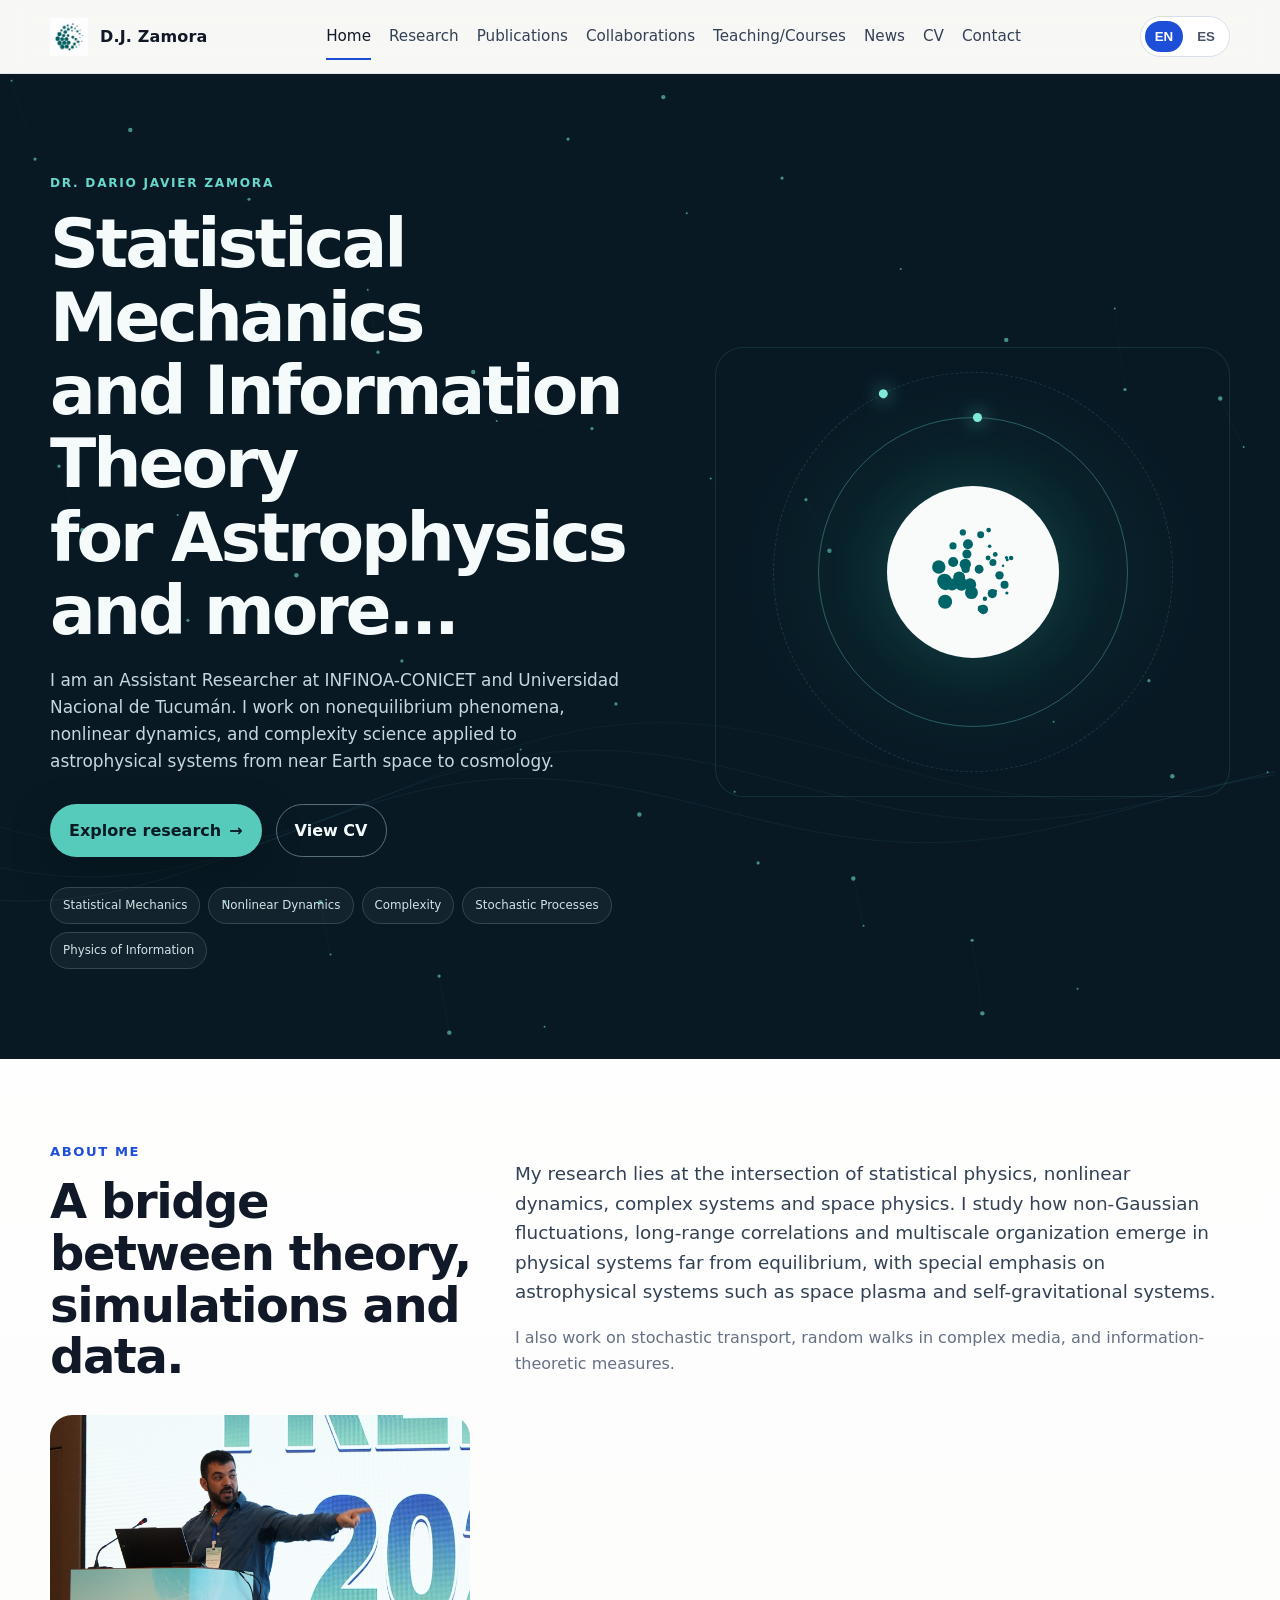
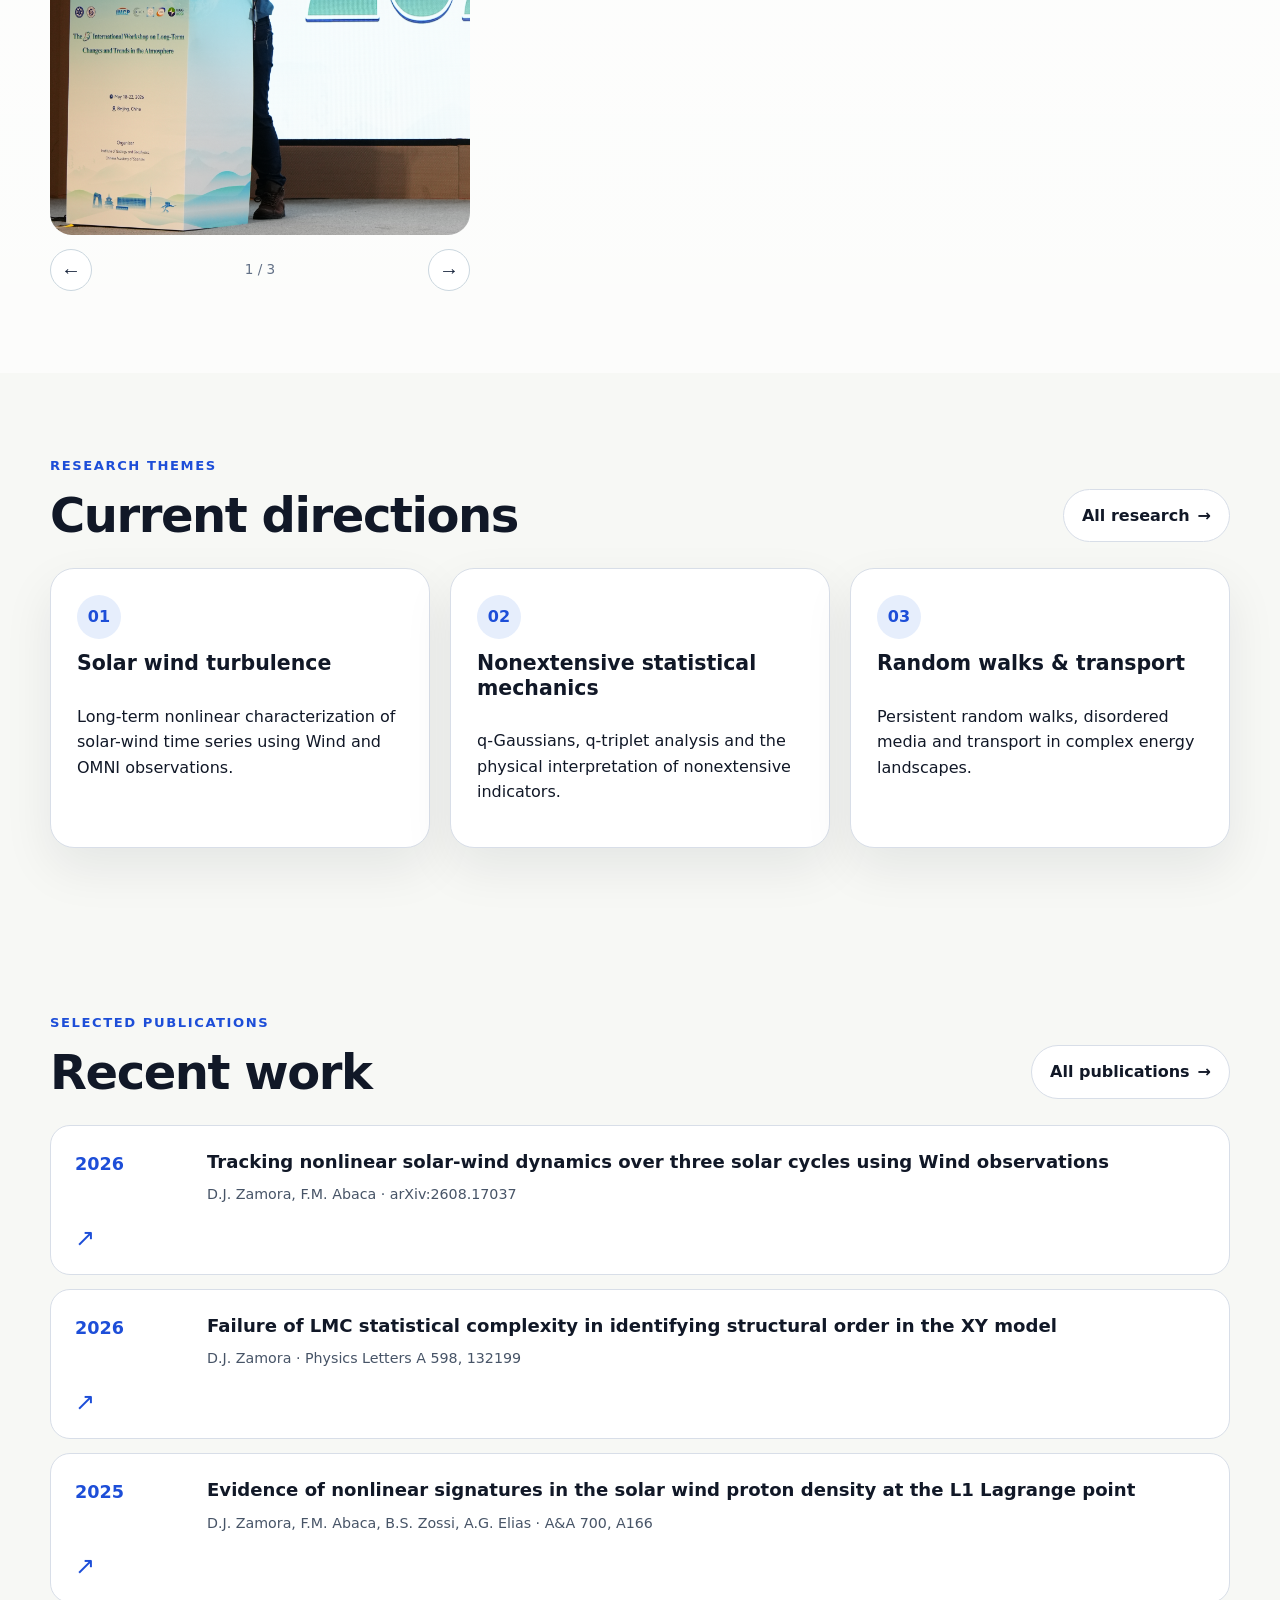
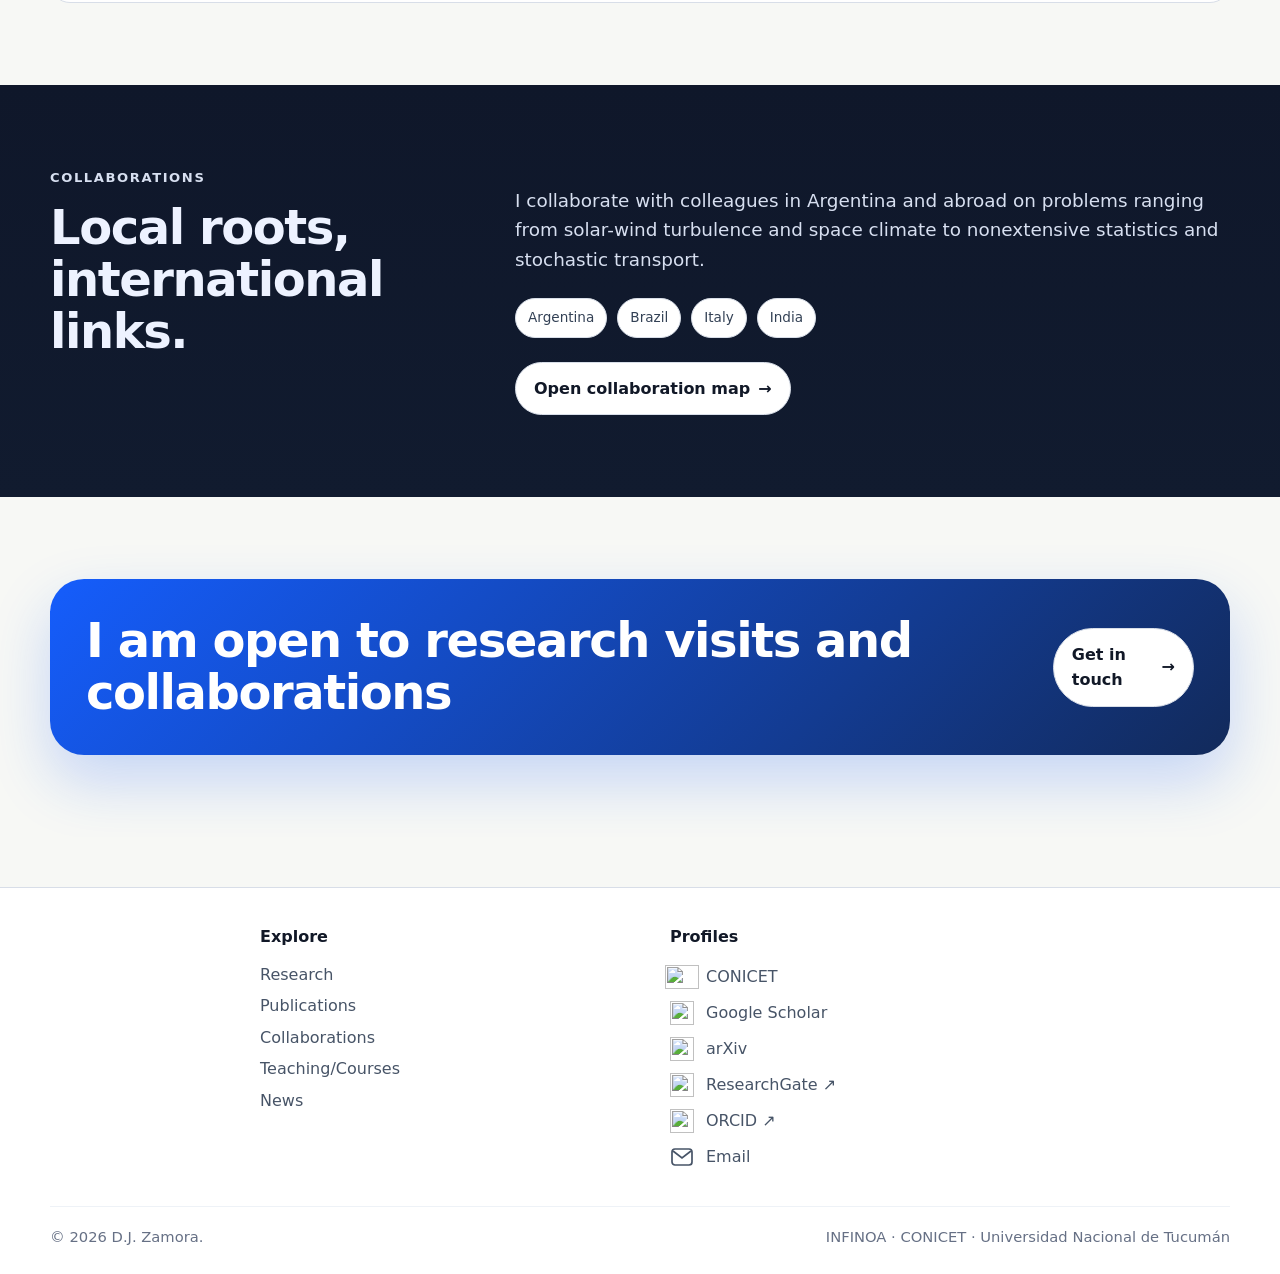
==== index.html @ 022d03ca "Use lossless square crop of conference photo" ====
<!doctype html>
<html lang="en">
<head>
  <meta charset="utf-8">
  <meta name="viewport" content="width=device-width, initial-scale=1">
  <title>Home | D.J. Zamora</title>
  <meta name="description" content="Personal academic webpage of Dario Javier Zamora, statistical physicist working on complex systems and space plasmas.">
  <meta name="theme-color" content="#f7f8f5">
  <meta property="og:title" content="Home | D.J. Zamora">
  <meta property="og:description" content="Personal academic webpage of Dario Javier Zamora, statistical physicist working on complex systems and space plasmas.">
  <meta property="og:type" content="website">
  <link rel="icon" href="logo-entropy.png" type="image/png">
  <link rel="stylesheet" href="styles.css?v=footer-icons-1">

</head>
<body>
<a class="skip-link" href="#content"><span class="lang-en">Skip to content</span><span class="lang-es">Saltar al contenido</span></a>
<header class="site-header">
  <div class="container nav">
    <a class="brand" href="index.html" aria-label="D.J. Zamora home">
      <img src="logo-entropy.png" alt="" class="brand-mark">
      <span class="brand-name">D.J. Zamora</span>
    </a>
    <nav class="nav-links" aria-label="Main navigation"><a href="index.html" class="active"><span class="lang-en">Home</span><span class="lang-es">Inicio</span></a><a href="research.html" class=""><span class="lang-en">Research</span><span class="lang-es">Investigación</span></a><a href="publications.html" class=""><span class="lang-en">Publications</span><span class="lang-es">Publicaciones</span></a><a href="collaborations.html" class=""><span class="lang-en">Collaborations</span><span class="lang-es">Colaboraciones</span></a><a href="teaching.html" class=""><span class="lang-en">Teaching/Courses</span><span class="lang-es">Docencia/Cursos</span></a><a href="news.html" class=""><span class="lang-en">News</span><span class="lang-es">Novedades</span></a><a href="cv.html" class=""><span class="lang-en">CV</span><span class="lang-es">CV</span></a><a href="contact.html" class=""><span class="lang-en">Contact</span><span class="lang-es">Contacto</span></a></nav>
    <div class="nav-actions">
      <div class="lang-toggle" aria-label="Language selector">
        <button type="button" data-lang="en">EN</button><button type="button" data-lang="es">ES</button>
      </div>
      <button class="menu-btn" type="button" aria-label="Menu" aria-expanded="false"><span></span></button>
    </div>
  </div>
</header>
<main id="content">

<section class="hero hero-personal animated-hero"><canvas id="hero-canvas" aria-hidden="true"></canvas>
  <div class="container hero-grid two-col-wide">
    <div class="hero-copy reveal">
      <p class="eyebrow">Dr. Dario Javier Zamora</p>
      <h1 class="display display-small"><span class="lang-en">Statistical Mechanics<br>and Information Theory<br>for Astrophysics and more...</span><span class="lang-es">Mecánica Estadística<br>y Teoría de la Información<br>para Astrofísica y más...</span></h1>
      <p class="lang-en hero-sub">I am an Assistant Researcher at INFINOA-CONICET and Universidad Nacional de Tucumán. I work on nonequilibrium phenomena, nonlinear dynamics, and complexity science applied to astrophysical systems from near Earth space to cosmology.</p>
      <p class="lang-es hero-sub">Soy Investigador Asistente en INFINOA-CONICET y la Universidad Nacional de Tucumán. Trabajo en fenómenos fuera del equilibrio, dinámica no lineal y ciencia de la complejidad aplicada a sistemas astrofísicos, desde el espacio cercano a la Tierra hasta la cosmología.</p>
      <div class="btns"><a class="btn btn-primary" href="research.html"><span class="lang-en">Explore research</span><span class="lang-es">Ver investigación</span> →</a><a class="btn btn-ghost" href="cv.html"><span class="lang-en">View CV</span><span class="lang-es">Ver CV</span></a></div>
      <div class="hero-meta" style="margin-top:30px"><span>Statistical Mechanics</span><span>Nonlinear Dynamics</span><span>Complexity</span><span>Stochastic Processes</span><span>Physics of Information</span></div>
    </div>
    <div class="hero-panel reveal"><div class="science-visual"><div class="science-orbit orbit-one"></div><div class="science-orbit orbit-two"></div><div class="science-core"><img src="logo-entropy.png" alt="Entropy logo"><canvas id="logo-vortex" aria-hidden="true"></canvas></div></div></div>
  </div>
</section>

<section class="section section-surface">
  <div class="container split reveal">
    <div>
      <p class="eyebrow"><span class="lang-en">About me</span><span class="lang-es">Sobre mí</span></p>
      <h2><span class="lang-en">A bridge between theory, simulations and data.</span><span class="lang-es">Un puente entre teoría, simulaciones y datos.</span></h2>
      <div class="photo-reel" role="region" aria-label="Photo gallery">
        <div class="photo-frame">
          <img class="reel-photo" src="about-talk-square.png" alt="Dario Javier Zamora presenting at TRENDS 2026" loading="lazy" width="3041" height="3041">
          <img class="reel-photo" src="about-office.png" alt="Dario Javier Zamora seated at a desk" style="object-position:50% 57%" loading="lazy" width="800" height="800" hidden>
          <img class="reel-photo" src="about-outdoors.png" alt="Dario Javier Zamora outdoors" style="object-position:50% 50%" loading="lazy" width="800" height="800" hidden>
        </div>
        <div class="reel-controls"><button type="button" id="photo-prev" aria-label="Previous photo">←</button><span id="photo-count" aria-live="polite">1 / 3</span><button type="button" id="photo-next" aria-label="Next photo">→</button></div>
      </div>
    </div>
    <div>
      <p class="lang-en lead">My research lies at the intersection of statistical physics, nonlinear dynamics, complex systems and space physics. I study how non-Gaussian fluctuations, long-range correlations and multiscale organization emerge in physical systems far from equilibrium, with special emphasis on astrophysical systems such as space plasma and self-gravitational systems.</p>
      <p class="lang-es lead">Mi investigación se ubica en la intersección entre física estadística, dinámica no lineal, sistemas complejos y física espacial. Estudio cómo emergen fluctuaciones no gaussianas, correlaciones de largo alcance y organización multiescala en sistemas físicos fuera del equilibrio, con especial énfasis en sistemas astrofísicos como los plasmas espaciales y los sistemas autogravitantes.</p>
      <p class="lang-en muted">I also work on stochastic transport, random walks in complex media, and information-theoretic measures.</p>
      <p class="lang-es muted">También trabajo en transporte estocástico, random walks en medios complejos y medidas de teoría de la información.</p>
    </div>
  </div>
</section>

<section class="section">
  <div class="container">
    <div class="section-head reveal"><div><p class="eyebrow"><span class="lang-en">Research themes</span><span class="lang-es">Líneas de trabajo</span></p><h2><span class="lang-en">Current directions</span><span class="lang-es">Direcciones actuales</span></h2></div><a class="btn btn-ghost" href="research.html"><span class="lang-en">All research</span><span class="lang-es">Toda la investigación</span> →</a></div>
    <div class="grid-3">
      <article class="card research-card reveal"><div class="card-num">01</div><h3><span class="lang-en">Solar wind turbulence</span><span class="lang-es">Turbulencia del viento solar</span></h3><p class="lang-en">Long-term nonlinear characterization of solar-wind time series using Wind and OMNI observations.</p><p class="lang-es">Caracterización no lineal de largo plazo de series temporales del viento solar usando observaciones de Wind y OMNI.</p></article>
      <article class="card research-card reveal"><div class="card-num">02</div><h3><span class="lang-en">Nonextensive statistical mechanics</span><span class="lang-es">Mecánica estadística no extensiva</span></h3><p class="lang-en">q-Gaussians, q-triplet analysis and the physical interpretation of nonextensive indicators.</p><p class="lang-es">q-Gaussianas, análisis del q-triplete e interpretación física de indicadores no extensivos.</p></article>
      <article class="card research-card reveal"><div class="card-num">03</div><h3><span class="lang-en">Random walks & transport</span><span class="lang-es">Random walks y transporte</span></h3><p class="lang-en">Persistent random walks, disordered media and transport in complex energy landscapes.</p><p class="lang-es">Caminatas aleatorias persistentes, medios desordenados y transporte en paisajes complejos de energía.</p></article>
    </div>
  </div>
</section>

<section class="section">
  <div class="container">
    <div class="section-head reveal"><div><p class="eyebrow"><span class="lang-en">Selected publications</span><span class="lang-es">Publicaciones seleccionadas</span></p><h2><span class="lang-en">Recent work</span><span class="lang-es">Trabajo reciente</span></h2></div><a class="btn btn-ghost" href="publications.html"><span class="lang-en">All publications</span><span class="lang-es">Todas las publicaciones</span> →</a></div>
    <div class="pub-list reveal">
      <article class="pub-item"><div class="pub-year">2026</div><div><div class="pub-title">Tracking nonlinear solar-wind dynamics over three solar cycles using Wind observations</div><div class="pub-meta">D.J. Zamora, F.M. Abaca · arXiv:2608.17037</div></div><a class="pub-link" href="https://arxiv.org/abs/2608.17037" target="_blank" rel="noopener">↗</a></article>
      <article class="pub-item"><div class="pub-year">2026</div><div><div class="pub-title">Failure of LMC statistical complexity in identifying structural order in the XY model</div><div class="pub-meta">D.J. Zamora · Physics Letters A 598, 132199</div></div><a class="pub-link" href="https://doi.org/10.1016/j.physleta.2026.132199" target="_blank" rel="noopener">↗</a></article>
      <article class="pub-item"><div class="pub-year">2025</div><div><div class="pub-title">Evidence of nonlinear signatures in the solar wind proton density at the L1 Lagrange point</div><div class="pub-meta">D.J. Zamora, F.M. Abaca, B.S. Zossi, A.G. Elias · A&A 700, A166</div></div><a class="pub-link" href="https://doi.org/10.1051/0004-6361/202555358" target="_blank" rel="noopener">↗</a></article>
    </div>
  </div>
</section>

<section class="section section-dark">
 <div class="container split reveal"><div><p class="eyebrow"><span class="lang-en">Collaborations</span><span class="lang-es">Colaboraciones</span></p><h2><span class="lang-en">Local roots, international links.</span><span class="lang-es">Raíces locales, vínculos internacionales.</span></h2></div><div><p class="lang-en lead">I collaborate with colleagues in Argentina and abroad on problems ranging from solar-wind turbulence and space climate to nonextensive statistics and stochastic transport.</p><p class="lang-es lead">Colaboro con colegas de Argentina y del exterior en problemas que van desde la turbulencia del viento solar y el clima espacial hasta la estadística no extensiva y el transporte estocástico.</p><div class="page-kicker"><span class="chip">Argentina</span><span class="chip">Brazil</span><span class="chip">Italy</span><span class="chip">India</span></div><div style="margin-top:24px"><a class="btn btn-ghost" href="collaborations.html"><span class="lang-en">Open collaboration map</span><span class="lang-es">Abrir mapa de colaboraciones</span> →</a></div></div></div>
</section>

<section class="section">
  <div class="container"><div class="cta reveal"><div><h2><span class="lang-en">I am open to research visits and collaborations</span><span class="lang-es">Estoy abierto a estadías de investigación y colaboraciones</span></h2></div><a class="btn btn-ghost" href="contact.html"><span class="lang-en">Get in touch</span><span class="lang-es">Escribime</span> →</a></div></div>
</section>
</main>
<footer class="site-footer">
  <div class="container">
    <div class="footer-grid">
<div class="footer-col"><h4><span class="lang-en">Explore</span><span class="lang-es">Explorar</span></h4>
        <a href="research.html"><span class="lang-en">Research</span><span class="lang-es">Investigación</span></a>
        <a href="publications.html"><span class="lang-en">Publications</span><span class="lang-es">Publicaciones</span></a>
        <a href="collaborations.html"><span class="lang-en">Collaborations</span><span class="lang-es">Colaboraciones</span></a>
        <a href="teaching.html"><span class="lang-en">Teaching/Courses</span><span class="lang-es">Docencia/Cursos</span></a>
        <a href="news.html"><span class="lang-en">News</span><span class="lang-es">Novedades</span></a>
      </div>
      <div class="footer-col"><h4><span class="lang-en">Profiles</span><span class="lang-es">Perfiles</span></h4>
        <a href="https://bicyt.conicet.gov.ar/fichas/p/dario-javier-zamora" target="_blank" rel="noopener" class="profile-link"><img class="profile-icon" src="https://upload.wikimedia.org/wikipedia/commons/2/23/CONICET_logo_con_letras.svg" alt="" width="24" height="24" loading="lazy">CONICET</a>
        <a href="https://scholar.google.com.ar/citations?user=BC3zaLAAAAAJ&hl=es" target="_blank" rel="noopener" class="profile-link"><img class="profile-icon" src="https://cdn.jsdelivr.net/npm/simple-icons@v16/icons/googlescholar.svg" alt="" width="24" height="24" loading="lazy">Google Scholar</a>
        <a href="https://arxiv.org/search/?query=Dar%C3%ADo+Javier+Zamora&searchtype=author" target="_blank" rel="noopener" class="profile-link"><img class="profile-icon" src="https://cdn.jsdelivr.net/npm/simple-icons@v16/icons/arxiv.svg" alt="" width="24" height="24" loading="lazy">arXiv</a>
        <a href="https://www.researchgate.net/profile/Dario-Zamora" target="_blank" rel="noopener" class="profile-link"><img class="profile-icon" src="https://cdn.jsdelivr.net/npm/simple-icons@v16/icons/researchgate.svg" alt="" width="24" height="24" loading="lazy">ResearchGate ↗</a> <a href="https://orcid.org/0000-0001-5672-6212" target="_blank" rel="noopener" class="profile-link"><img class="profile-icon" src="https://cdn.jsdelivr.net/npm/simple-icons@v16/icons/orcid.svg" alt="" width="24" height="24" loading="lazy">ORCID ↗</a>
<a href="mailto:djzamora@conicet.gov.ar" class="profile-link"><svg class="profile-icon" viewBox="0 0 24 24" fill="none" stroke="currentColor" stroke-width="1.7" aria-hidden="true"><rect x="2" y="4" width="20" height="16" rx="3"/><path d="m3 6 9 7 9-7"/></svg>Email</a>
      </div>
    </div>
    <div class="footer-bottom"><span>© <span id="year"></span> D.J. Zamora.</span><span>INFINOA · CONICET · Universidad Nacional de Tucumán</span></div>
  </div>
</footer>
<script src="research-data.js"></script>
<script src="main.js?v=photo-reel-1"></script>
</body>
</html>
---- styles.css ----
:root{
  --bg:#f7f8f5;
  --surface:#ffffff;
  --surface-alt:#eef2f7;
  --text:#111827;
  --muted:#667085;
  --line:#d8dee8;
  --brand:#1d4ed8;
  --brand-2:#0f172a;
  --brand-soft:#e6eefc;
  --dark:#0f172a;
  --radius:24px;
  --shadow:0 20px 50px rgba(15,23,42,.08);
  --max:1180px;
}
*{box-sizing:border-box}
html{scroll-behavior:smooth}
body{margin:0;font-family:Inter,ui-sans-serif,system-ui,-apple-system,Segoe UI,Roboto,Arial,sans-serif;background:var(--bg);color:var(--text);line-height:1.6}
a{color:inherit;text-decoration:none}
img{max-width:100%;display:block}
.container{width:min(calc(100% - 40px),var(--max));margin-inline:auto}
.site-header{position:sticky;top:0;z-index:40;background:rgba(247,248,245,.88);backdrop-filter:blur(14px);border-bottom:1px solid rgba(216,222,232,.75)}
.nav{display:flex;align-items:center;justify-content:space-between;gap:24px;padding:16px 0}
.brand{display:flex;align-items:center;gap:12px;font-weight:700;letter-spacing:.01em}
.brand-mark{width:38px;height:38px;flex:0 0 38px}
.brand-name{font-size:1rem;white-space:nowrap}
.nav-links{display:flex;align-items:center;gap:18px;flex-wrap:wrap;justify-content:center}
.nav-links a{font-size:.95rem;color:#334155;position:relative;padding:6px 0}
.nav-links a.active,.nav-links a:hover{color:var(--text)}
.nav-links a.active::after,.nav-links a:hover::after{content:"";position:absolute;left:0;right:0;bottom:-5px;height:2px;background:var(--brand)}
.nav-actions{display:flex;align-items:center;gap:14px}
.lang-toggle{display:flex;gap:4px;padding:4px;background:#fff;border-radius:999px;border:1px solid var(--line)}
.lang-toggle button{border:0;background:transparent;padding:8px 10px;border-radius:999px;cursor:pointer;font-weight:600;color:#475467}
.lang-toggle button.active{background:var(--brand);color:white}
.menu-btn{display:none;position:relative;width:42px;height:42px;border:1px solid var(--line);background:#fff;border-radius:12px;cursor:pointer}
.menu-btn span,.menu-btn span::before,.menu-btn span::after{position:absolute;left:10px;right:10px;height:2px;background:var(--text);content:"";transition:.25s}
.menu-btn span{top:20px}.menu-btn span::before{top:-7px}.menu-btn span::after{top:7px}
.menu-open .menu-btn span{background:transparent}.menu-open .menu-btn span::before{transform:translateY(7px) rotate(45deg)}.menu-open .menu-btn span::after{transform:translateY(-7px) rotate(-45deg)}
main{overflow:hidden}
.hero{padding:96px 0 72px;background:radial-gradient(circle at 85% 10%,rgba(29,78,216,.16),transparent 28%),radial-gradient(circle at 10% 80%,rgba(59,130,246,.08),transparent 30%),var(--bg)}
.hero-grid{display:grid;grid-template-columns:1.1fr .9fr;gap:46px;align-items:center}
.two-col-wide{grid-template-columns:1.2fr .8fr}
.eyebrow{margin:0 0 14px;font-size:.82rem;font-weight:800;letter-spacing:.12em;text-transform:uppercase;color:var(--brand)}
.display{font-size:clamp(3.2rem,8vw,5.4rem);line-height:.96;margin:0 0 20px;font-weight:800;letter-spacing:-.04em}
.display-small{font-size:clamp(2.5rem,6vw,4.6rem);line-height:1.02}
.display span{color:var(--brand)}
.hero-sub,.lead{font-size:1.15rem;color:#334155;max-width:68ch}
.hero-meta{display:flex;gap:10px;flex-wrap:wrap}
.hero-meta span,.chip{padding:8px 12px;border-radius:999px;background:#fff;border:1px solid var(--line);font-size:.85rem;color:#334155}
.btns{display:flex;gap:14px;flex-wrap:wrap;margin-top:28px}
.btn{display:inline-flex;align-items:center;justify-content:center;gap:8px;padding:13px 18px;border-radius:999px;font-weight:700;border:1px solid transparent;transition:.2s}
.btn-primary{background:var(--brand);color:#fff;box-shadow:0 10px 30px rgba(29,78,216,.22)}
.btn-primary:hover{transform:translateY(-1px)}
.btn-ghost{background:#fff;border-color:var(--line);color:var(--text)}
.btn-ghost:hover{border-color:#bac6da;transform:translateY(-1px)}
.hero-panel{display:flex;justify-content:center}
.profile-card{background:linear-gradient(180deg,#ffffff,#f8fbff);border:1px solid var(--line);padding:28px;border-radius:28px;box-shadow:var(--shadow);display:flex;align-items:center;gap:20px;min-height:240px}
.profile-avatar{width:90px;height:90px;border-radius:50%;display:grid;place-items:center;background:linear-gradient(135deg,var(--brand),#60a5fa);color:white;font-weight:800;letter-spacing:.08em;box-shadow:0 10px 30px rgba(29,78,216,.28)}
.section,.page-hero{padding:82px 0}.section-sm{padding:30px 0 58px}.page-hero{padding-top:76px;padding-bottom:24px}
.section-surface{background:linear-gradient(180deg,rgba(255,255,255,.86),rgba(255,255,255,.62))}
.section-dark{background:linear-gradient(180deg,#0f172a,#111b2f);color:#edf2ff}
.section-dark .lead,.section-dark .muted,.section-dark p{color:#d7dff0}
.split{display:grid;grid-template-columns:.75fr 1.25fr;gap:36px;align-items:start}
.section-head{display:flex;align-items:end;justify-content:space-between;gap:20px;margin-bottom:26px}
.section-head h2,.split h2,.page-hero h1,.cta h2{font-size:clamp(2rem,4vw,3rem);line-height:1.08;margin:0;letter-spacing:-.03em}
.grid-3{display:grid;grid-template-columns:repeat(3,1fr);gap:20px}
.grid-2{display:grid;grid-template-columns:repeat(2,1fr);gap:20px}
.card{background:var(--surface);border:1px solid var(--line);border-radius:var(--radius);padding:26px;box-shadow:var(--shadow)}
.research-card{min-height:240px;display:flex;flex-direction:column}
.research-card h3{font-size:1.28rem;line-height:1.2;margin:12px 0}
.card-num{width:44px;height:44px;border-radius:50%;display:grid;place-items:center;background:var(--brand-soft);color:var(--brand);font-weight:800}
.card-link{margin-top:auto;color:var(--brand);font-weight:700}
.feature-card h2{font-size:1.6rem;margin:12px 0}
.metric-strip{display:grid;grid-template-columns:repeat(4,1fr);gap:18px}
.metric{background:#fff;border:1px solid var(--line);border-radius:18px;padding:18px;display:flex;flex-direction:column;gap:8px;align-items:flex-start}
.metric strong{font-size:2rem;letter-spacing:-.03em}
.pub-list{display:grid;gap:14px}.long-list{gap:18px}
.pub-item{display:grid;grid-template-columns:90px 1fr 32px;gap:20px;align-items:flex-start;background:#fff;border:1px solid var(--line);padding:20px;border-radius:20px;box-shadow:var(--shadow)}
.pub-item-vertical{align-items:start}
.pub-year{font-weight:800;color:var(--brand);font-size:1.1rem}
.pub-title{font-size:1.1rem;font-weight:700;line-height:1.35}
.pub-meta{color:#475467;font-size:.95rem;margin-top:4px}.pub-link{font-size:1.5rem;line-height:1;color:var(--brand)}.pub-link-muted{color:#98a2b3}
.cta{display:flex;align-items:center;justify-content:space-between;gap:24px;background:linear-gradient(135deg,#155dfc,#122a5b);color:white;border-radius:34px;padding:36px;box-shadow:0 26px 60px rgba(21,93,252,.22)}
.page-kicker{display:flex;flex-wrap:wrap;gap:10px;margin-top:24px}
.stack-lg{display:grid;gap:22px}.stack-md{display:grid;gap:14px}
.muted{color:var(--muted)}.small{font-size:.92rem}
.center{text-align:center}.plain-list{padding-left:1.2rem;margin:0}.plain-list li+li{margin-top:12px}
.contact-form{display:grid;gap:14px}.contact-form label{display:grid;gap:8px;font-weight:600}.contact-form input,.contact-form textarea{width:100%;padding:12px 14px;border-radius:14px;border:1px solid var(--line);background:#fff;font:inherit;color:inherit}
.map-box{height:560px;border-radius:28px;overflow:hidden;border:1px solid var(--line);box-shadow:var(--shadow);background:#dde6f2}
.map-note{color:var(--muted);font-size:.94rem;margin:14px 0 0}.map-note code{background:#eef2f7;padding:2px 6px;border-radius:8px}
.collab-layout{display:grid;grid-template-columns:1.35fr .65fr;gap:24px;align-items:start}
.collab-panel{background:#fff;border:1px solid var(--line);border-radius:28px;padding:24px;box-shadow:var(--shadow);position:sticky;top:96px}
.collab-panel h2{margin:0 0 12px;font-size:1.45rem}
.collab-legend{display:flex;gap:14px;flex-wrap:wrap;margin:0 0 16px;color:#475467;font-size:.92rem}
.dot{display:inline-block;width:10px;height:10px;border-radius:50%;margin-right:6px}.dot-home{background:#1d4ed8}.dot-arg{background:#0f766e}.dot-int{background:#7c3aed}
.collab-item{padding:14px 0;border-top:1px solid #edf2f7}.collab-item:first-child{border-top:0;padding-top:0}.collab-item h3{margin:0 0 4px;font-size:1rem}.collab-item p{margin:0;color:#475467;font-size:.94rem}
.site-footer{background:#fff;border-top:1px solid var(--line);padding:36px 0 26px;margin-top:50px}
.footer-grid{display:grid;grid-template-columns:1.2fr .8fr .8fr;gap:24px}.footer-col h4{margin:0 0 12px}.footer-col a{display:block;color:#475467;margin:6px 0}.footer-col a:hover{color:var(--brand)}
.footer-bottom{display:flex;justify-content:space-between;gap:18px;flex-wrap:wrap;margin-top:28px;padding-top:18px;border-top:1px solid #eef2f7;color:#667085;font-size:.92rem}
.lang-es{display:none}
html[data-lang="es"] .lang-en{display:none!important}
html[data-lang="es"] .lang-es{display:initial!important}
.reveal{opacity:0;transform:translateY(18px);transition:opacity .6s ease,transform .6s ease}.reveal.visible{opacity:1;transform:none}
@media (max-width:1024px){
  .hero-grid,.split,.grid-3,.grid-2,.metric-strip,.footer-grid,.collab-layout{grid-template-columns:1fr}
  .collab-panel{position:static}
}
@media (max-width:860px){
  .menu-btn{display:block}
  .nav{position:relative}
  .nav-links{display:none;position:absolute;top:calc(100% + 12px);left:0;right:0;background:rgba(255,255,255,.98);backdrop-filter:blur(10px);padding:18px;border:1px solid var(--line);border-radius:20px;box-shadow:var(--shadow);flex-direction:column;align-items:flex-start}
  .menu-open .nav-links{display:flex}
}
@media (max-width:700px){
  .container{width:min(calc(100% - 28px),var(--max))}
  .hero,.section,.page-hero{padding:60px 0}
  .page-hero{padding-bottom:18px}
  .pub-item{grid-template-columns:1fr;gap:10px}
  .cta{padding:28px;border-radius:26px;align-items:flex-start;flex-direction:column}
  .profile-card{flex-direction:column;align-items:flex-start}
  .map-box{height:430px}
}
.skip-link{position:fixed;top:-80px;left:20px;z-index:999;background:#fff;padding:12px 20px;border:2px solid var(--brand);border-radius:12px}.skip-link:focus{top:12px}
:focus-visible{outline:3px solid #0f9488;outline-offset:4px}
[hidden]{display:none!important}
.animated-hero{position:relative;background:#081924;color:#f5fafb;isolation:isolate;padding:100px 0 90px}
#hero-canvas{position:absolute;inset:0;width:100%;height:100%;z-index:-1;opacity:.65;pointer-events:none}
.animated-hero .hero-grid{position:relative;grid-template-columns:1.1fr .9fr;gap:36px}
.animated-hero .eyebrow{color:#67d7ca;letter-spacing:.14em;font-size:.76rem}
.animated-hero h1{font-size:clamp(2.8rem,5.3vw,4.6rem);line-height:1.08;letter-spacing:-.045em}
.animated-hero .hero-sub{color:#c7d7df;font-size:1.06rem;max-width:54ch}
.animated-hero .hero-meta{gap:8px}.animated-hero .hero-meta>span{background:rgba(255,255,255,.045);border-color:#35464e;color:#d4e3e8;font-size:.74rem}.animated-hero .hero-meta>span span{border:0;background:none;padding:0;font-size:inherit;color:inherit}
.animated-hero .btn-primary{background:#57cbbb;color:#061b24;box-shadow:0 12px 35px #03121680}.animated-hero .btn-ghost{background:transparent;border-color:#587078;color:#f5fafb}
.science-visual{width:100%;min-height:450px;position:relative;display:grid;place-items:center;border:1px solid #6dbbac25;border-radius:28px;background:radial-gradient(ellipse at center,#14585350,transparent 65%);overflow:hidden}
.science-core{position:relative;width:172px;height:172px;border-radius:50%;padding:20px;background:#f9fbfa;box-shadow:0 0 65px #46c9b92a;animation:core-breathe 7s ease-in-out infinite}
.science-core img{height:100%;width:100%;object-fit:contain;border-radius:50%}
.science-orbit{position:absolute;width:310px;height:310px;border:1px solid #6ee1cf55;border-radius:50%;animation:orbit 35s linear infinite}.science-orbit:before{content:'';position:absolute;left:50%;top:-5px;height:9px;width:9px;border-radius:50%;background:#7eebd8;box-shadow:0 0 18px #65d5c5}
.orbit-two{width:400px;height:400px;transform:rotate(-28deg);border-style:dashed;border-color:#729fa537;animation-duration:55s;animation-direction:reverse}
.science-caption{position:absolute;left:25px;top:24px;z-index:1}.science-caption>span{color:#74adac;font:10px ui-monospace,monospace;letter-spacing:.12em}.science-caption strong{display:block;color:#badbd9;font-size:14px;line-height:1.45;margin-top:6px;letter-spacing:.04em}
.motion-toggle{position:absolute;bottom:20px;right:20px;background:#0a202bcc;border:1px solid #496268;color:#d1e4e8;border-radius:99px;padding:9px 14px;cursor:pointer;font:inherit;font-size:.8rem}
@keyframes orbit{to{transform:rotate(360deg)}}@keyframes core-breathe{50%{transform:scale(1.04);box-shadow:0 0 85px #46c9b945}}
.motion-paused .science-orbit,.motion-paused .science-core{animation-play-state:paused}
.page-hero{background:radial-gradient(ellipse at 85% 0,#bce7df50,transparent 55%)}
.data-note{font-size:.86rem;color:#667085;max-width:85ch;margin:20px 0}
.stats-card{display:grid;grid-template-columns:.7fr 1.3fr;gap:40px;margin-top:30px;align-items:center;box-shadow:none}.stats-card h2{font-size:1.6rem;line-height:1.2;margin:0}
.year-chart{height:190px;display:grid;grid-template-columns:repeat(11,1fr);gap:10px;align-items:end}.year-column{border:0;background:none;display:flex;flex-direction:column;align-items:center;justify-content:flex-end;padding:0;height:100%;cursor:pointer;font:inherit;min-width:0}.year-column:hover .year-bars{filter:brightness(1.15)}.year-bars{width:100%;max-width:38px;display:flex;flex-direction:column;justify-content:flex-end;border-radius:6px 6px 0 0;overflow:hidden;margin:5px 0 8px}.year-bars .published{background:#1d4ed8;display:block}.year-bars .preprint{background:#14a697;display:block}.year-column strong{font-size:.82rem;font-weight:600}.year-column small{font-size:.68rem;color:#475467}.year-column[aria-pressed=true] small{font-weight:800;color:var(--brand)}
.pub-toolbar{display:grid;grid-template-columns:2fr 1fr 1fr auto;gap:14px;align-items:end;background:#fff;border:1px solid var(--line);padding:20px;border-radius:20px}
.pub-toolbar label,.collab-search-label{display:grid;gap:8px;color:#475467;font-size:.85rem;font-weight:600}.pub-toolbar input,.pub-toolbar select,.collab-search-label input{padding:11px;border:1px solid var(--line);border-radius:10px;width:100%;font:inherit;background:#fff;color:#111827;min-width:0}.pub-toolbar .btn{padding:11px 17px}
#pub-count{color:#667085;font-size:.9rem;margin:22px 0}
.pub-item{grid-template-columns:112px 1fr;box-shadow:none;padding:24px;transition:border-color .2s,transform .2s}.pub-item:hover{border-color:#85a4bc;transform:translateY(-2px)}
.pub-type{display:block;font-size:.69rem;line-height:1.3;margin-top:9px;font-weight:500;color:#667085}.pub-title{margin:0;font-size:1.13rem}.pub-meta{margin:9px 0 0;line-height:1.6;font-size:.89rem}.pub-venue{font-size:.9rem;color:#475467;margin:6px 0 10px}.text-link{color:var(--brand);font-size:.84rem;font-weight:700}.profile-links{display:flex;gap:20px;flex-wrap:wrap;margin:26px 0;color:var(--brand);font-weight:600;font-size:.9rem}
.cv-actions{display:flex;gap:14px;flex-wrap:wrap}.timeline{border-left:1px solid #b7c9d3;margin-left:6px;padding:0 0 0 32px}.timeline-item{display:grid;grid-template-columns:165px 1fr;gap:30px;position:relative;padding:0 0 36px}.timeline-item:before{content:'';position:absolute;left:-38px;top:7px;width:10px;height:10px;border:2px solid var(--bg);border-radius:50%;background:#0c8c7e}.timeline-item h3{font-size:1.3rem;margin:0 0 8px}.timeline-item p{margin:8px 0;color:#475467}.timeline-date{color:#0a8579;font-size:.9rem;font-weight:700;padding-top:5px}.institution{font-weight:600}.cv-entry+.cv-entry{border-top:1px solid var(--line);padding-top:22px;margin-top:22px}.cv-entry>span{color:#0c8c7e;font-weight:700;font-size:.85rem}.cv-entry h3{margin:8px 0}.cv-entry p{margin:8px 0;font-size:.95rem}.mentoring-list{list-style:none;margin:0;padding:0;display:grid;grid-template-columns:1fr 1fr;gap:24px}.mentoring-list li{padding-bottom:10px;border-bottom:1px solid var(--line)}.mentoring-list .chip{font-size:.7rem;margin-left:10px;padding:4px 7px}.mentoring-list p{margin:8px 0;color:#475467}.skill-chips{display:flex;flex-wrap:wrap;gap:8px}
.collab-summary{display:flex;align-items:center;gap:25px;flex-wrap:wrap}.collab-summary strong{font-size:1.7rem;margin-right:4px}.collab-summary .btn{margin-left:auto}
.collab-layout{grid-template-columns:minmax(0,1.4fr) minmax(270px,.6fr)}.collab-panel{max-height:850px;overflow:auto;position:static}.collab-search-label{margin:18px 0}.collab-person{display:block;width:100%;border:0;border-bottom:1px solid #e5ecf1;padding:16px 0;text-align:left;background:none;cursor:pointer;color:#111827;font:inherit}.collab-person:hover,.collab-person[aria-pressed=true]{color:#0b8b7c}.collab-person strong{display:block;font-size:.95rem}.collab-person small{display:block;font-size:.78rem;margin-top:4px;color:#667085}.collab-person .co-count{color:#0b8b7c;font-weight:700}.collab-detail{margin-top:24px;box-shadow:none}.collab-detail h2{font-size:1.35rem;margin:0 0 12px}.shared-paper{display:block;padding:15px 0;border-top:1px solid #e8edf2;color:#334155;font-size:.9rem}.shared-paper span{color:#0c8c7e;font-weight:700;margin-right:9px}.map-box{height:540px}.map-city-label{background:none;border:0;box-shadow:none;color:#09283a;font-weight:700;font-size:11px;text-shadow:0 1px 2px #fff}
@media(max-width:1100px){.nav-links{gap:11px}.nav-links a{font-size:.83rem}.nav{gap:14px}.brand-name{font-size:.9rem}}
@media(max-width:1024px){.animated-hero .hero-grid{grid-template-columns:1fr}.science-visual{min-height:350px;max-width:650px}.stats-card{grid-template-columns:1fr}.metric-strip{grid-template-columns:repeat(2,1fr)}.collab-layout{grid-template-columns:1fr}.collab-panel{max-height:550px}.animated-hero{padding:70px 0}}
@media(max-width:700px){.pub-toolbar{grid-template-columns:1fr 1fr}.pub-toolbar label:first-child{grid-column:1/-1}.pub-toolbar .btn{grid-column:1/-1}.pub-item{grid-template-columns:1fr}.pub-year{display:flex;align-items:center;gap:14px}.pub-type{margin:0}.year-chart{gap:5px}.stats-card{padding:20px;gap:22px}.timeline-item{grid-template-columns:1fr;gap:10px}.timeline{padding-left:24px}.timeline-item:before{left:-30px}.mentoring-list{grid-template-columns:1fr}.collab-summary{gap:14px}.collab-summary>span{font-size:.8rem}.collab-summary .btn{margin-left:0}.animated-hero h1{font-size:clamp(2.2rem,8vw,3.6rem)}.science-visual{min-height:340px}.science-core{width:135px;height:135px}.science-orbit{width:245px;height:245px}.orbit-two{width:310px;height:310px}}
@media(prefers-reduced-motion:reduce){html{scroll-behavior:auto}*,*::before,*::after{animation:none!important;transition:none!important}.reveal{opacity:1;transform:none}}
@media print{body{background:white;color:#111}.site-header,.site-footer,.cv-actions,.profile-links,.skip-link{display:none}.reveal{opacity:1;transform:none}.section,.section-sm,.page-hero{padding:18px 0;background:none}.container{width:100%}.card{box-shadow:none;border:0;padding:12px 0}.grid-2{grid-template-columns:1fr}.timeline-item{break-inside:avoid;padding-bottom:20px}.cv-entry,.mentoring-list li{break-inside:avoid}h2,h3{break-after:avoid}.page-hero h1{font-size:28px}.mentoring-list{grid-template-columns:1fr}.stack-lg{gap:10px}}

.animated-hero .display span{color:inherit}

#logo-vortex{position:absolute;inset:20px;width:calc(100% - 40px);height:calc(100% - 40px);border-radius:50%}.vortex-ready img{visibility:hidden}

.photo-reel{margin-top:32px;max-width:420px}.photo-frame{aspect-ratio:1;overflow:hidden;border-radius:22px;background:#e4eced}.reel-photo{display:block;width:100%;height:100%;object-fit:cover}.reel-photo[hidden]{display:none}.reel-controls{display:flex;align-items:center;justify-content:space-between;gap:20px;margin-top:14px;color:#627086;font-size:.85rem}.reel-controls button{border:1px solid #cbd7df;border-radius:50%;width:42px;height:42px;background:white;color:#142139;font-size:1.25rem;cursor:pointer}.reel-controls button:hover{background:#eaf6f3}.reel-controls button:focus-visible{outline:3px solid #1d4ed8;outline-offset:3px}@media(max-width:700px){.photo-reel{max-width:100%}}

.footer-grid{grid-template-columns:1fr 1fr;max-width:760px;margin:0 auto;gap:60px}.footer-col .profile-link{display:flex;align-items:center;gap:12px;min-height:30px}.profile-icon{width:24px;height:24px;object-fit:contain;flex:0 0 24px}.profile-link[href*="conicet"] .profile-icon{width:34px;flex-basis:34px;margin-left:-5px;margin-right:-5px}@media(max-width:600px){.footer-grid{gap:30px;grid-template-columns:1fr 1fr}}
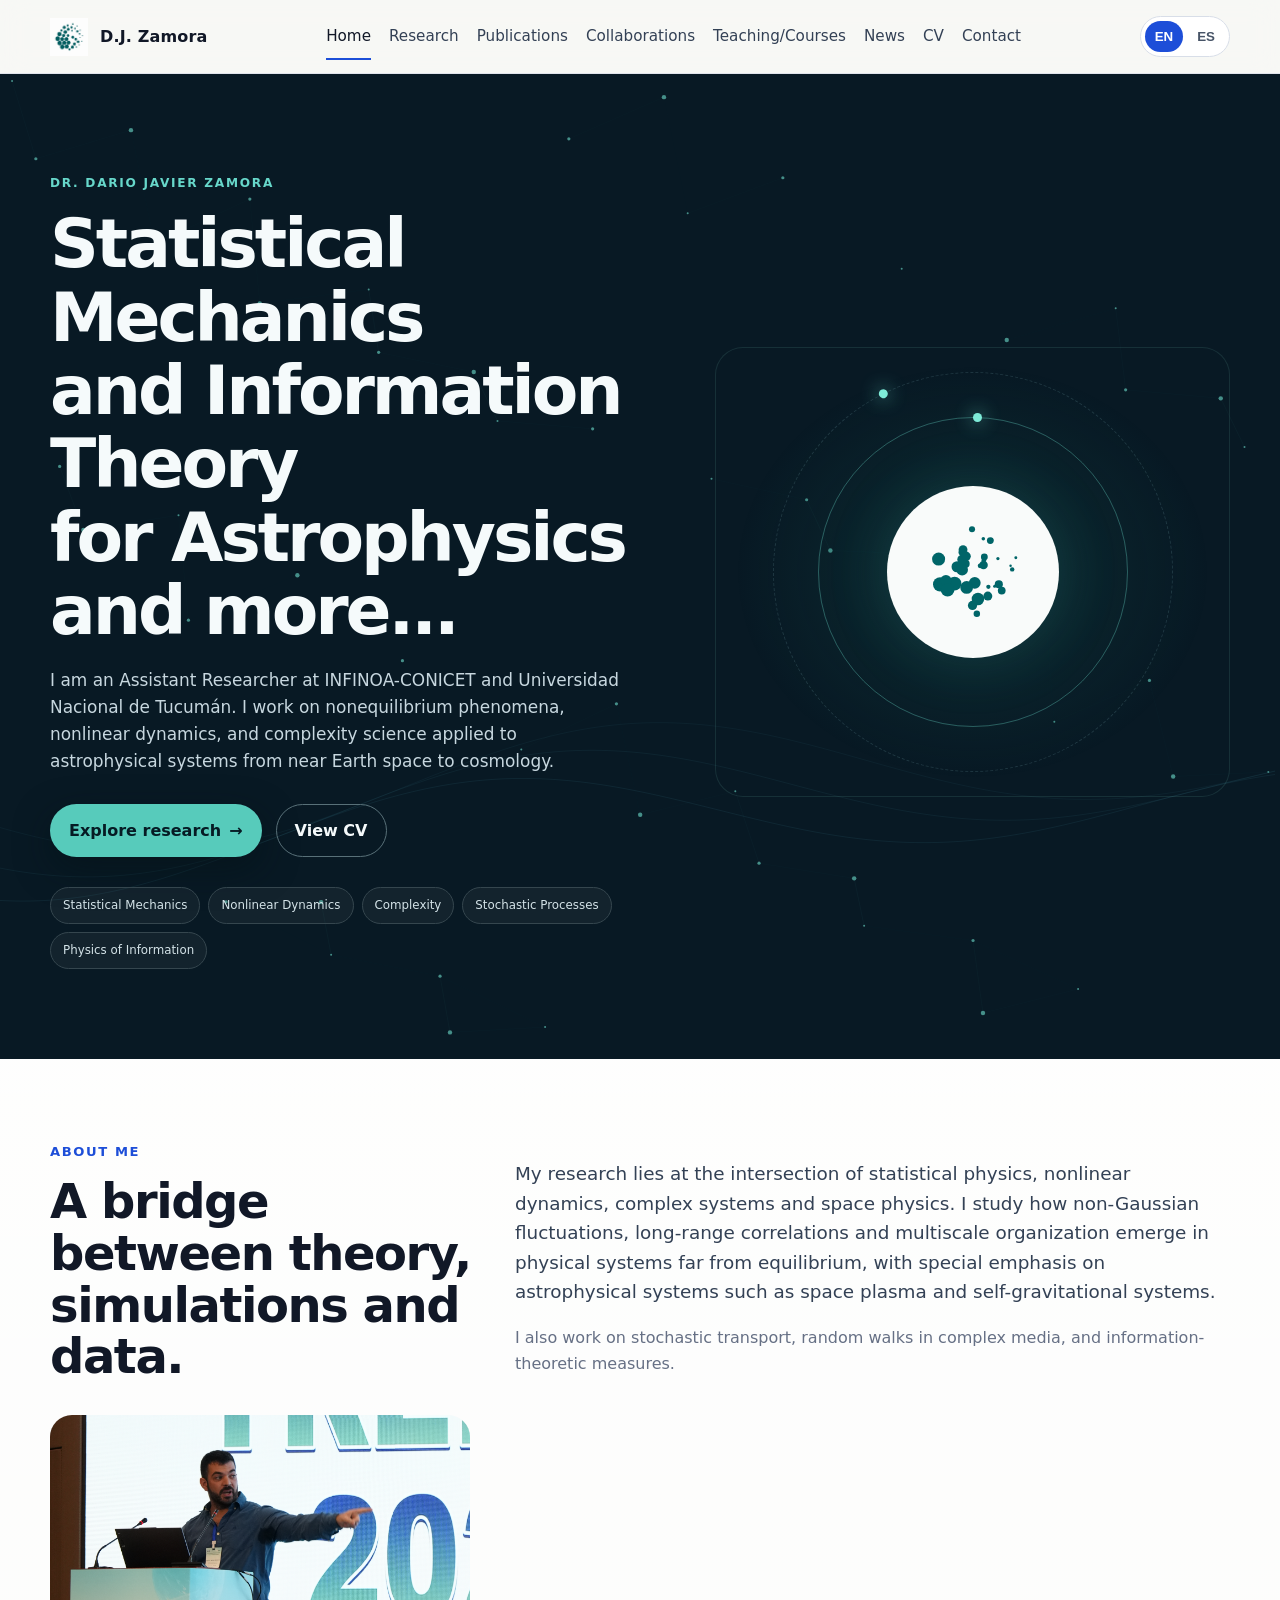
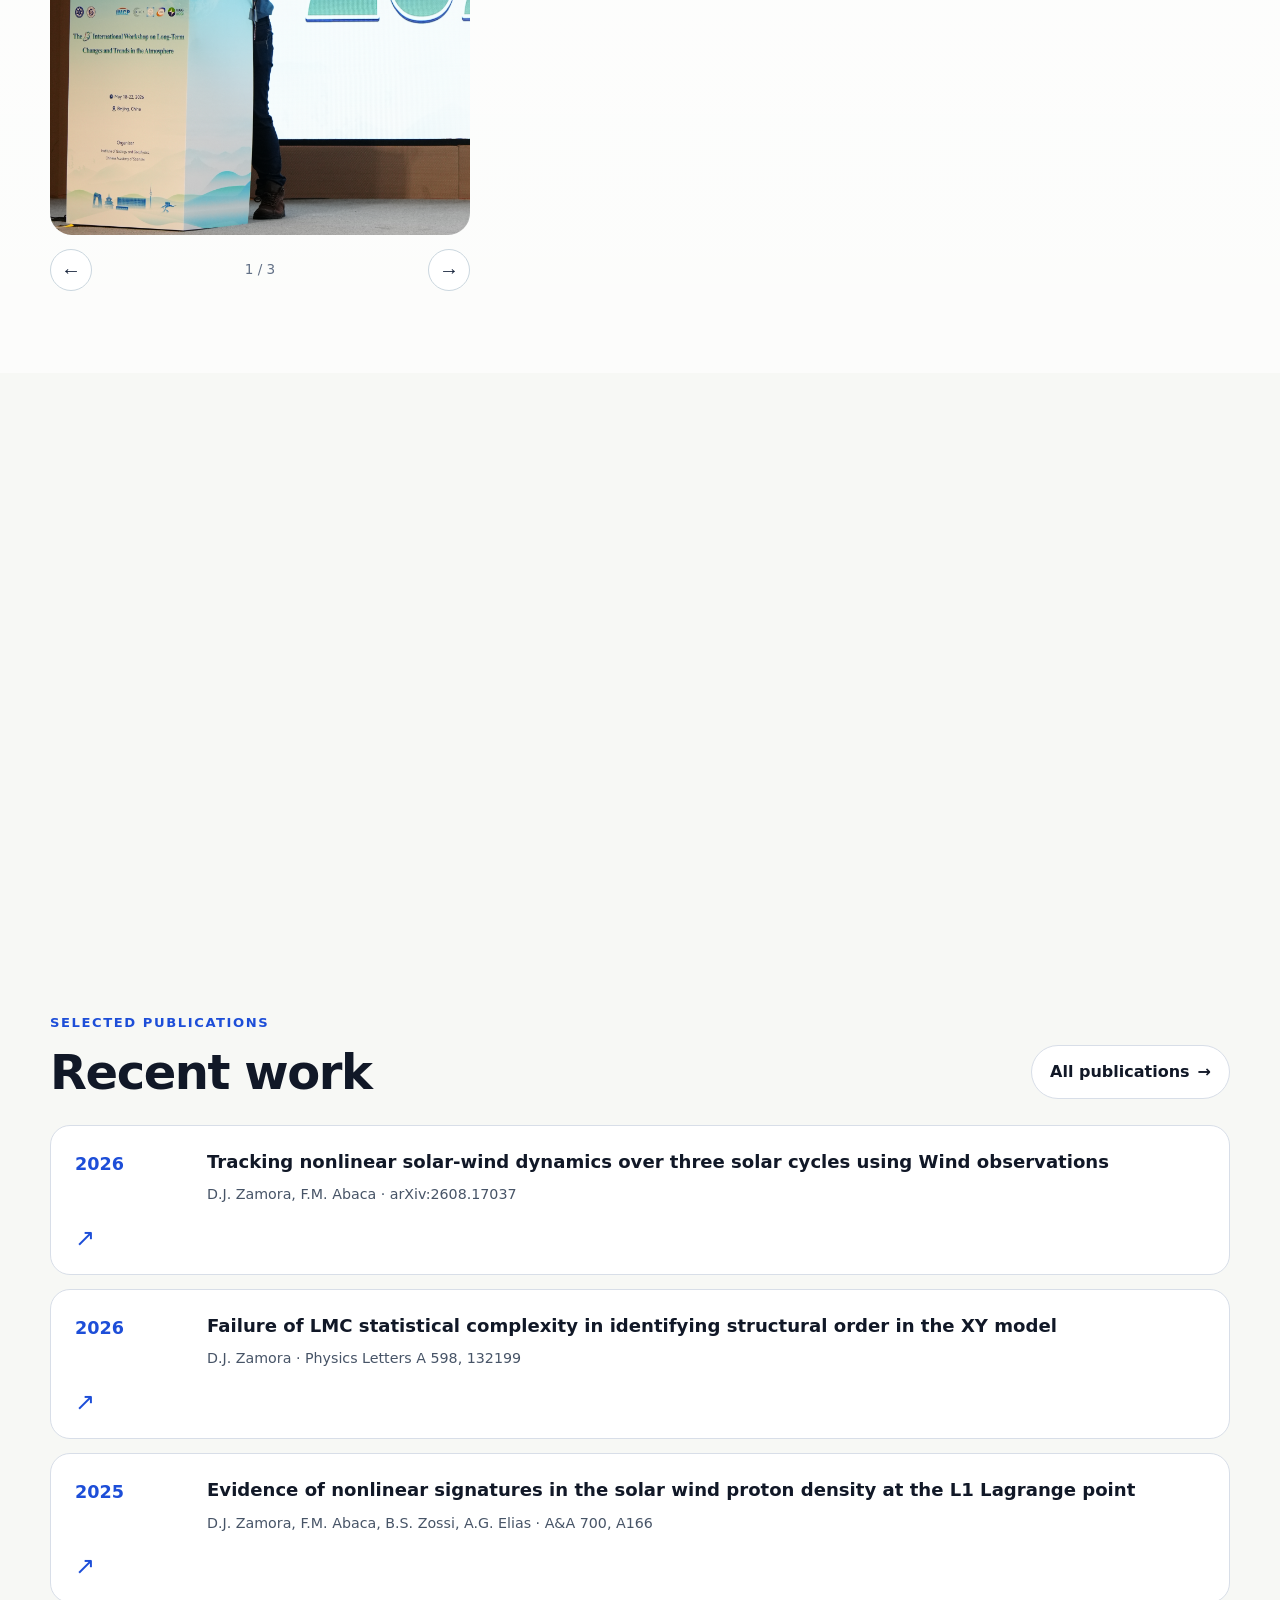
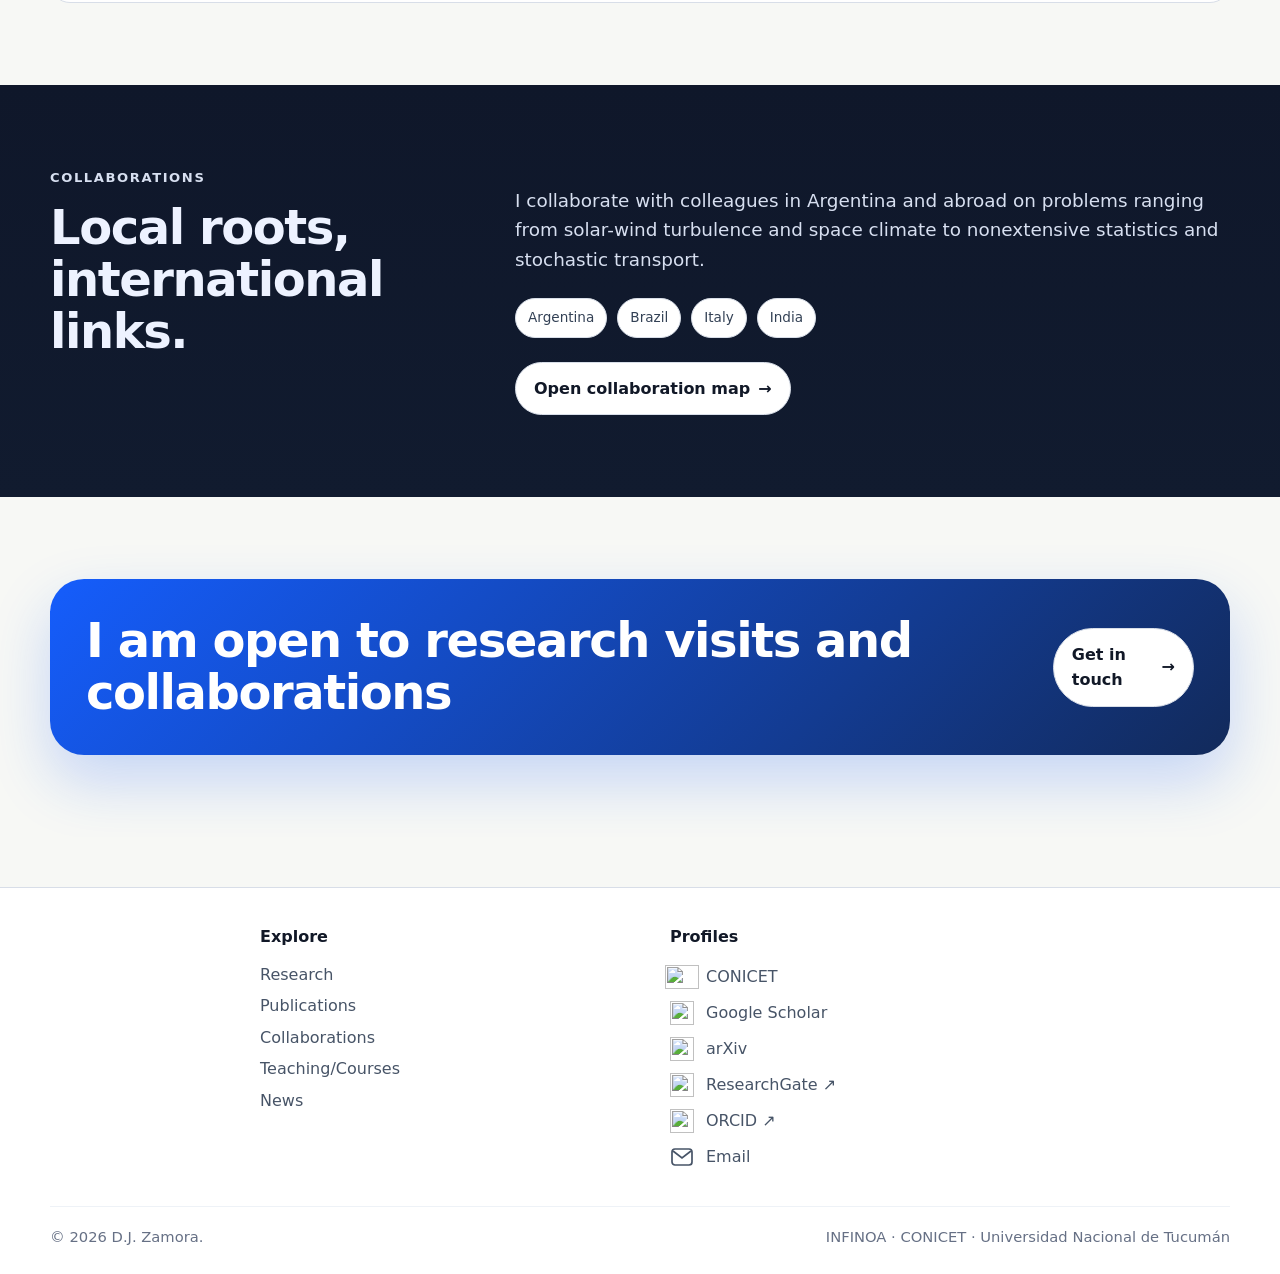
==== commit dd299e04: "Auto-advance photo reel every five seconds" ====
--- a/index.html
+++ b/index.html
@@ -121,6 +121,6 @@
   </div>
 </footer>
 <script src="research-data.js"></script>
-<script src="main.js?v=photo-reel-1"></script>
+<script src="main.js?v=photo-reel-auto-1"></script>
 </body>
 </html>
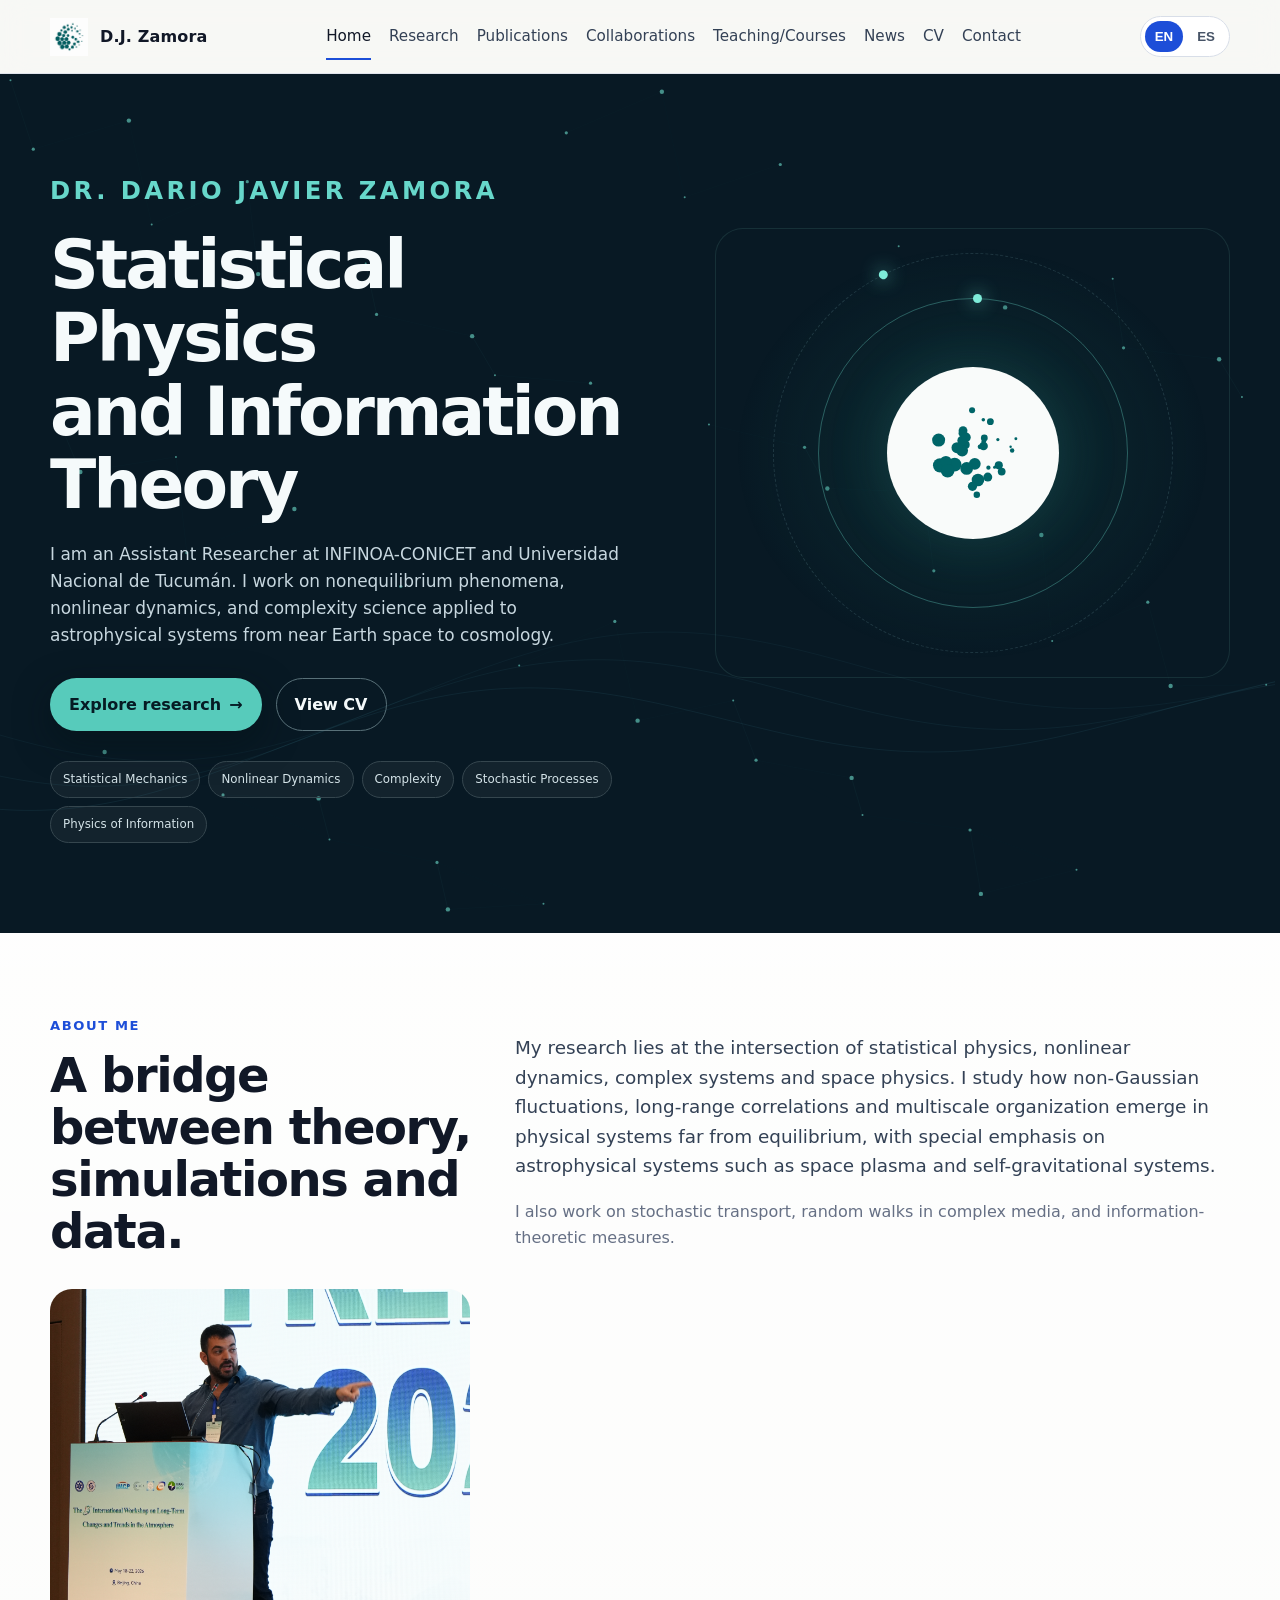
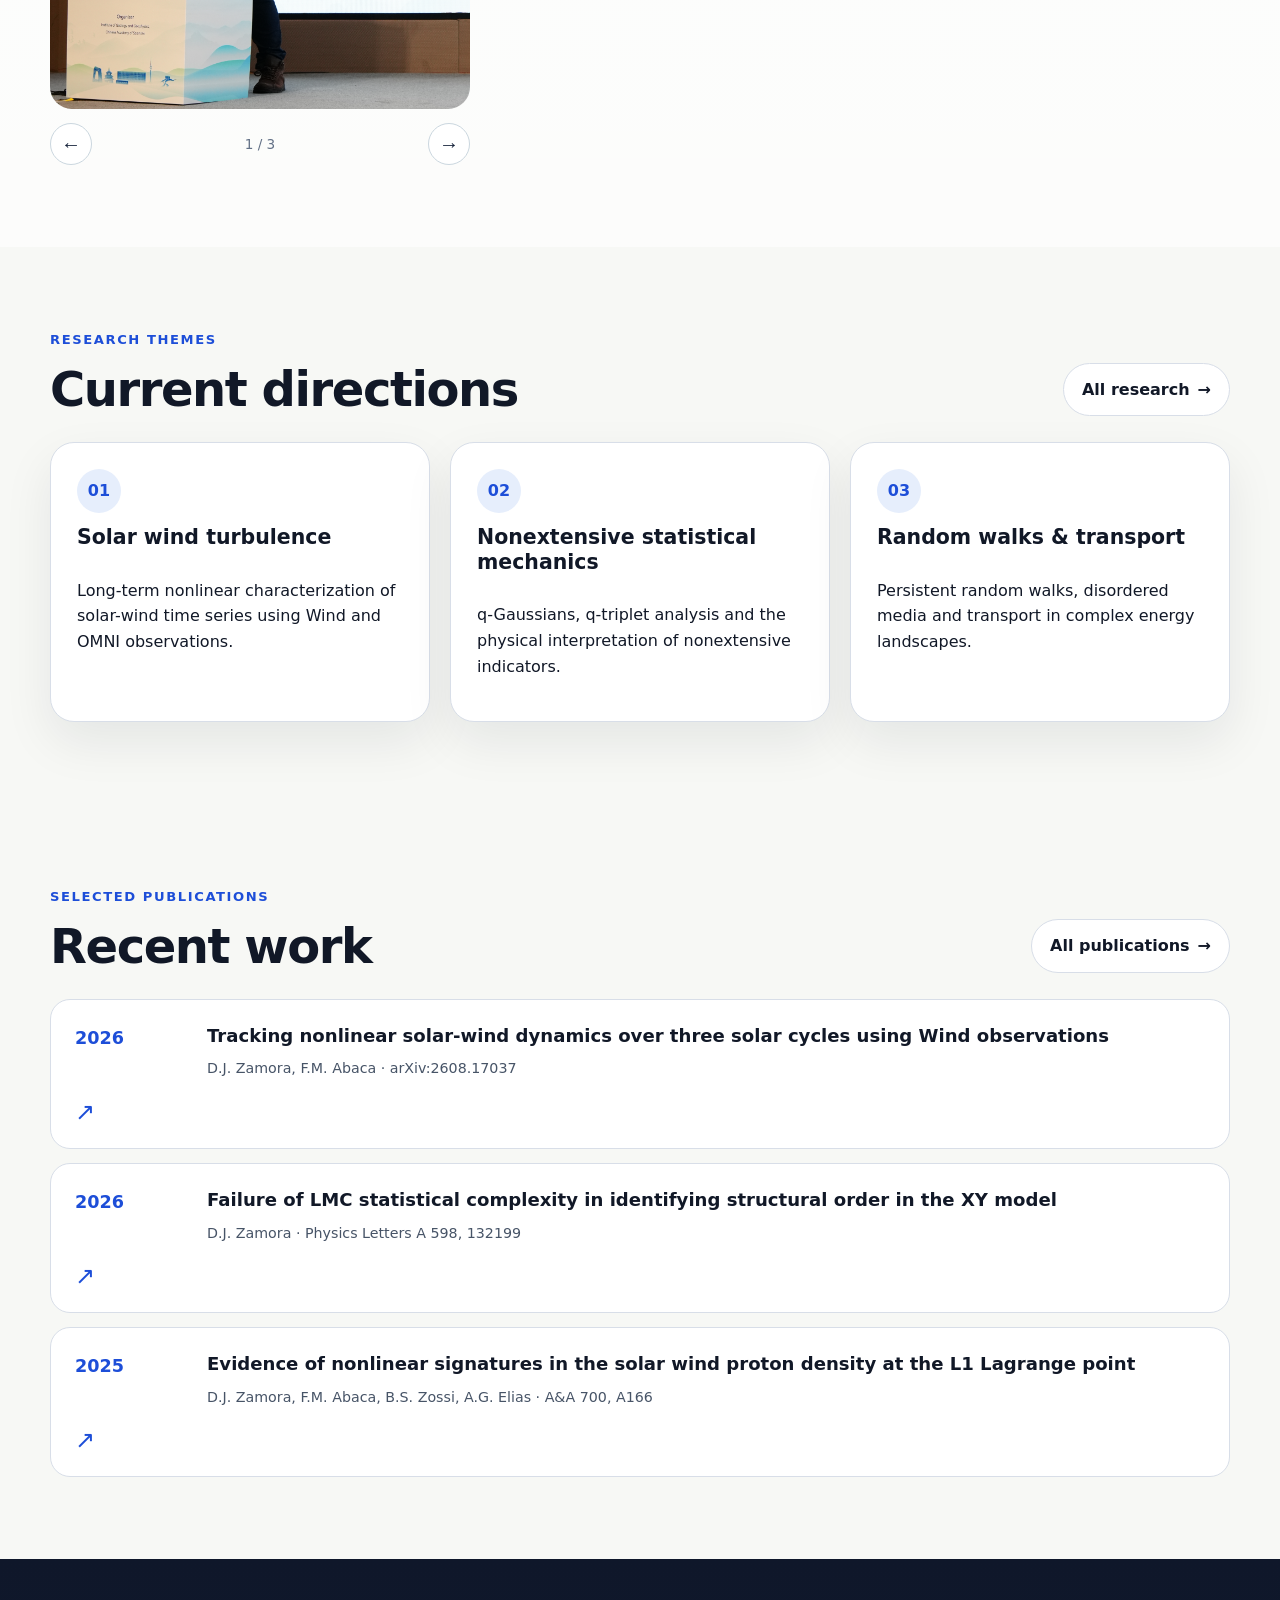
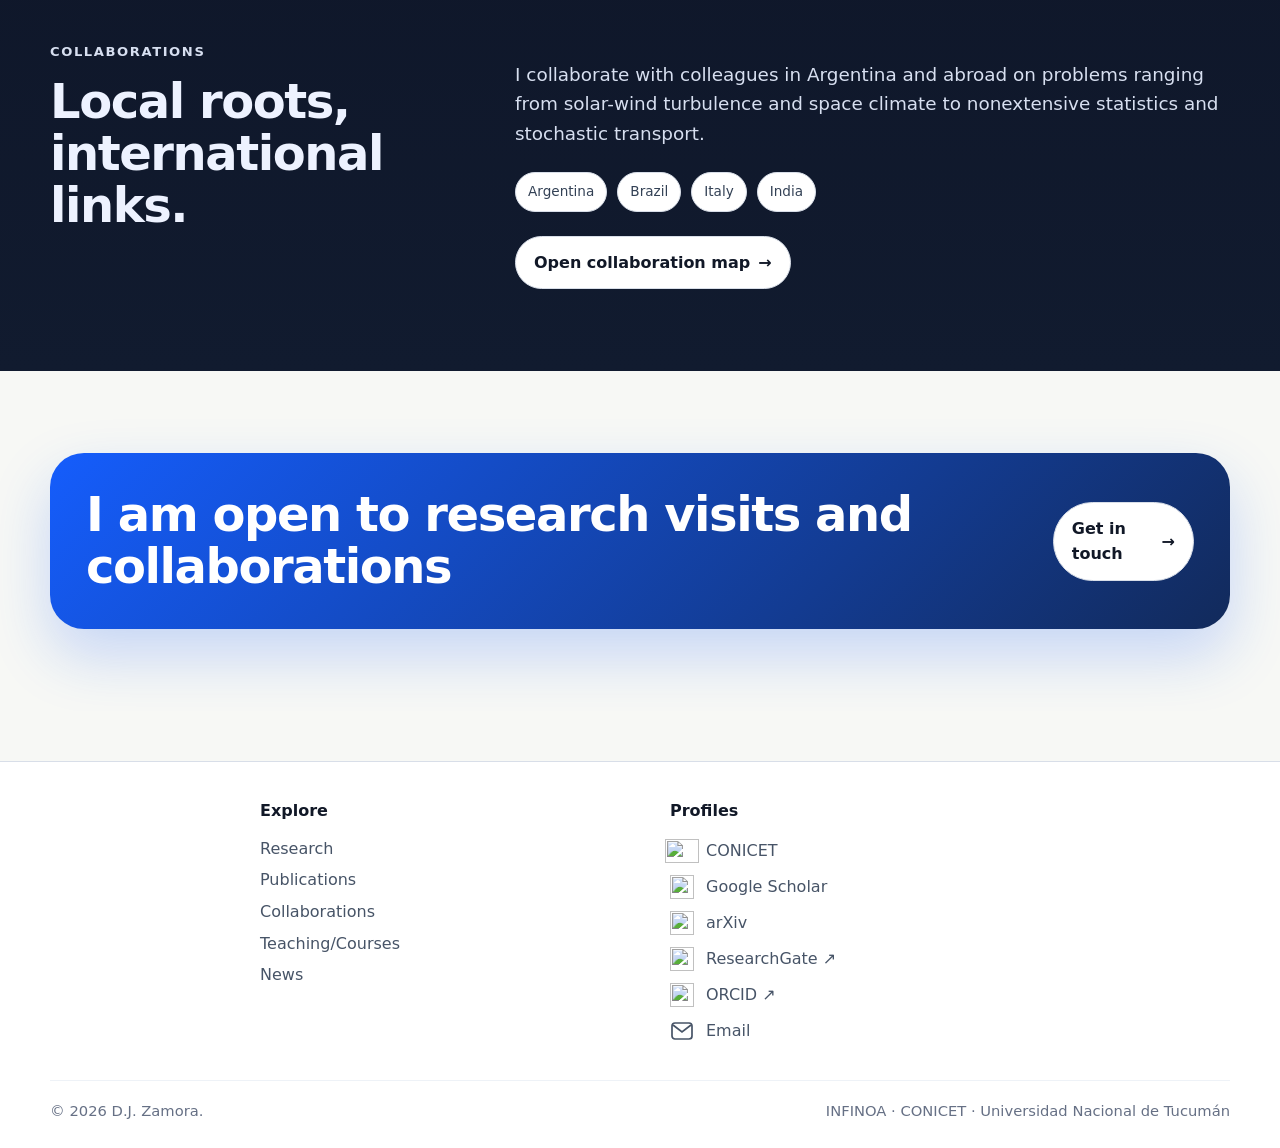
==== commit 6a2e0681: "Enlarge name, simplify title and align hero visual" ====
--- a/index.html
+++ b/index.html
@@ -10,7 +10,7 @@
   <meta property="og:description" content="Personal academic webpage of Dario Javier Zamora, statistical physicist working on complex systems and space plasmas.">
   <meta property="og:type" content="website">
   <link rel="icon" href="logo-entropy.png" type="image/png">
-  <link rel="stylesheet" href="styles.css?v=footer-icons-1">
+  <link rel="stylesheet" href="styles.css?v=hero-aligned-1">
 
 </head>
 <body>
@@ -34,9 +34,9 @@
 
 <section class="hero hero-personal animated-hero"><canvas id="hero-canvas" aria-hidden="true"></canvas>
   <div class="container hero-grid two-col-wide">
-    <div class="hero-copy reveal">
-      <p class="eyebrow">Dr. Dario Javier Zamora</p>
-      <h1 class="display display-small"><span class="lang-en">Statistical Mechanics<br>and Information Theory<br>for Astrophysics and more...</span><span class="lang-es">Mecánica Estadística<br>y Teoría de la Información<br>para Astrofísica y más...</span></h1>
+    <p class="eyebrow hero-name reveal">Dr. Dario Javier Zamora</p>
+    <div class="hero-copy reveal">
+      <h1 class="display display-small"><span class="lang-en">Statistical Physics<br>and Information Theory</span><span class="lang-es">Física Estadística<br>y Teoría de la Información</span></h1>
       <p class="lang-en hero-sub">I am an Assistant Researcher at INFINOA-CONICET and Universidad Nacional de Tucumán. I work on nonequilibrium phenomena, nonlinear dynamics, and complexity science applied to astrophysical systems from near Earth space to cosmology.</p>
       <p class="lang-es hero-sub">Soy Investigador Asistente en INFINOA-CONICET y la Universidad Nacional de Tucumán. Trabajo en fenómenos fuera del equilibrio, dinámica no lineal y ciencia de la complejidad aplicada a sistemas astrofísicos, desde el espacio cercano a la Tierra hasta la cosmología.</p>
       <div class="btns"><a class="btn btn-primary" href="research.html"><span class="lang-en">Explore research</span><span class="lang-es">Ver investigación</span> →</a><a class="btn btn-ghost" href="cv.html"><span class="lang-en">View CV</span><span class="lang-es">Ver CV</span></a></div>
--- a/styles.css
+++ b/styles.css
@@ -166,3 +166,4 @@
 .photo-reel{margin-top:32px;max-width:420px}.photo-frame{aspect-ratio:1;overflow:hidden;border-radius:22px;background:#e4eced}.reel-photo{display:block;width:100%;height:100%;object-fit:cover}.reel-photo[hidden]{display:none}.reel-controls{display:flex;align-items:center;justify-content:space-between;gap:20px;margin-top:14px;color:#627086;font-size:.85rem}.reel-controls button{border:1px solid #cbd7df;border-radius:50%;width:42px;height:42px;background:white;color:#142139;font-size:1.25rem;cursor:pointer}.reel-controls button:hover{background:#eaf6f3}.reel-controls button:focus-visible{outline:3px solid #1d4ed8;outline-offset:3px}@media(max-width:700px){.photo-reel{max-width:100%}}
 
 .footer-grid{grid-template-columns:1fr 1fr;max-width:760px;margin:0 auto;gap:60px}.footer-col .profile-link{display:flex;align-items:center;gap:12px;min-height:30px}.profile-icon{width:24px;height:24px;object-fit:contain;flex:0 0 24px}.profile-link[href*="conicet"] .profile-icon{width:34px;flex-basis:34px;margin-left:-5px;margin-right:-5px}@media(max-width:600px){.footer-grid{gap:30px;grid-template-columns:1fr 1fr}}
+.animated-hero .hero-grid{align-items:start;row-gap:0}.animated-hero .hero-name{grid-column:1/-1;font-size:1.52rem;line-height:1.4;margin-bottom:20px}.animated-hero .hero-copy h1{margin-top:0}.animated-hero .hero-panel{align-self:start}@media(max-width:1024px){.animated-hero .hero-panel{margin-top:32px}}
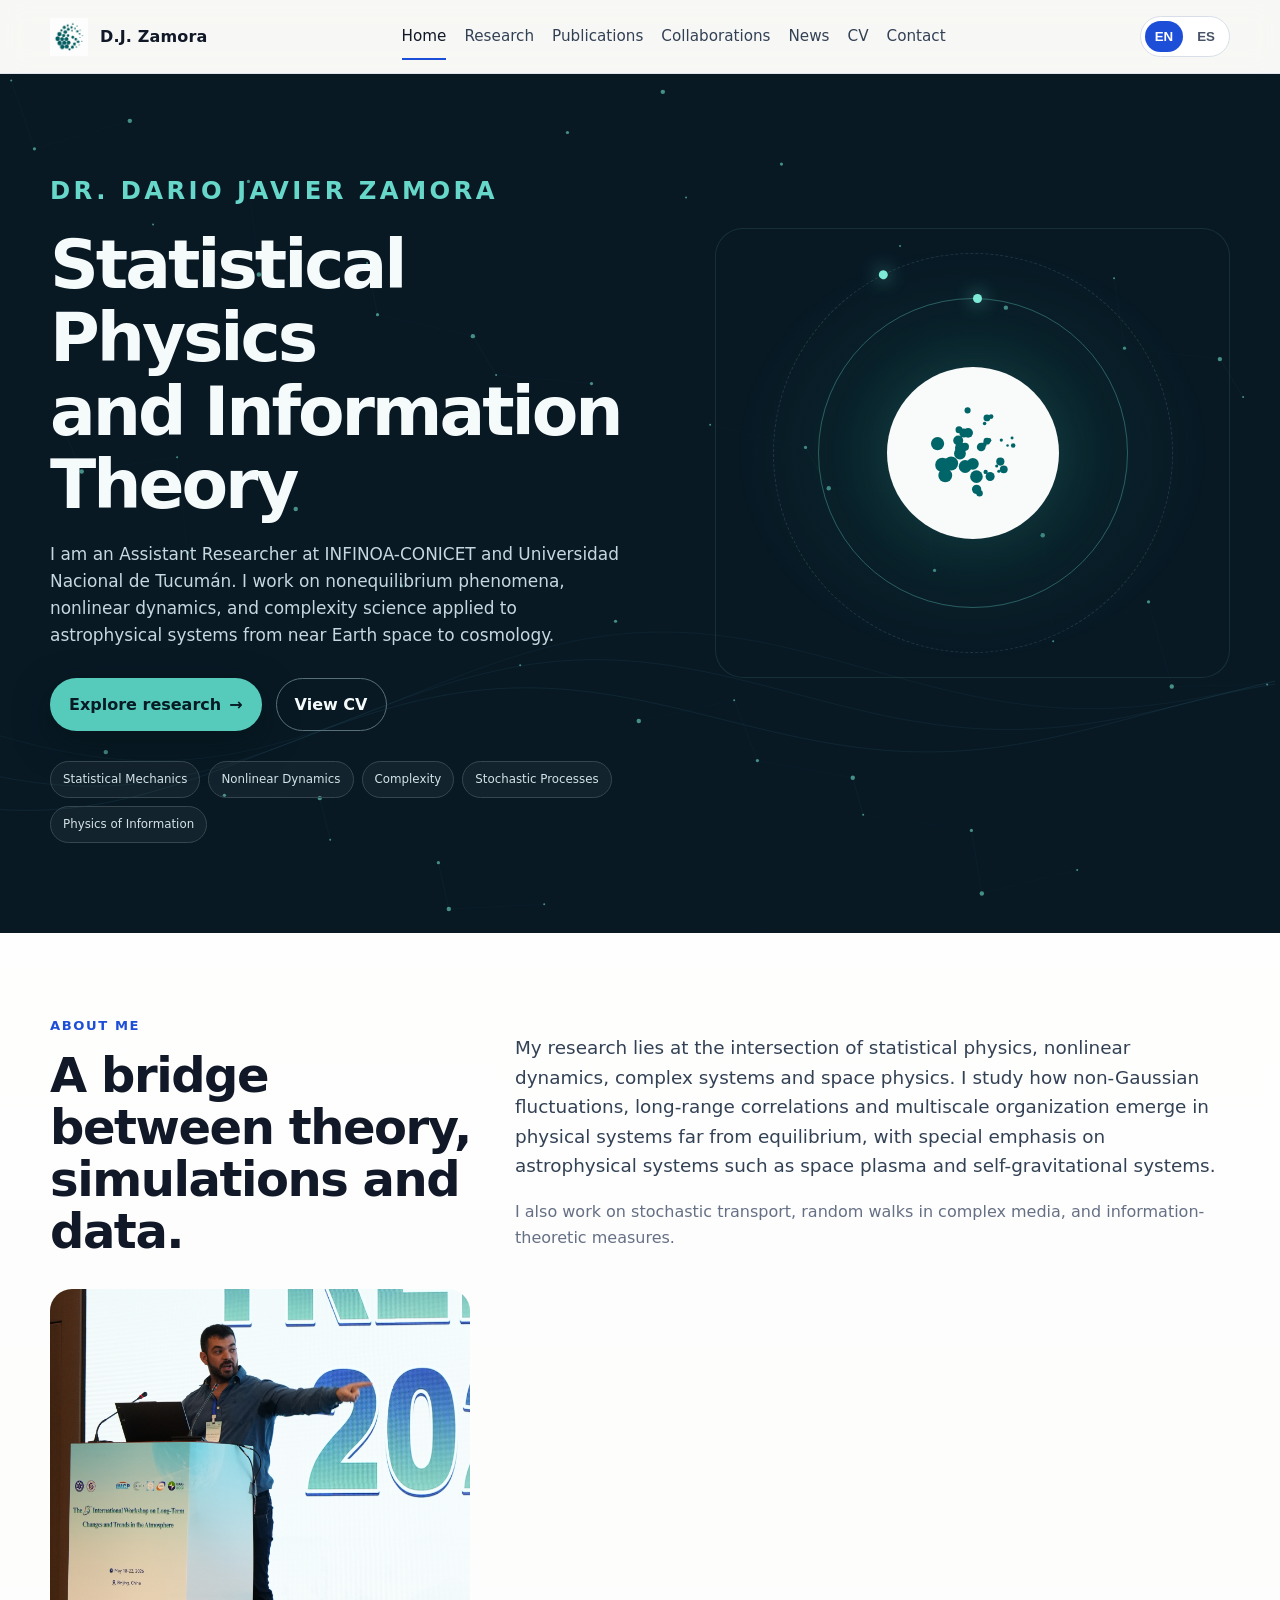
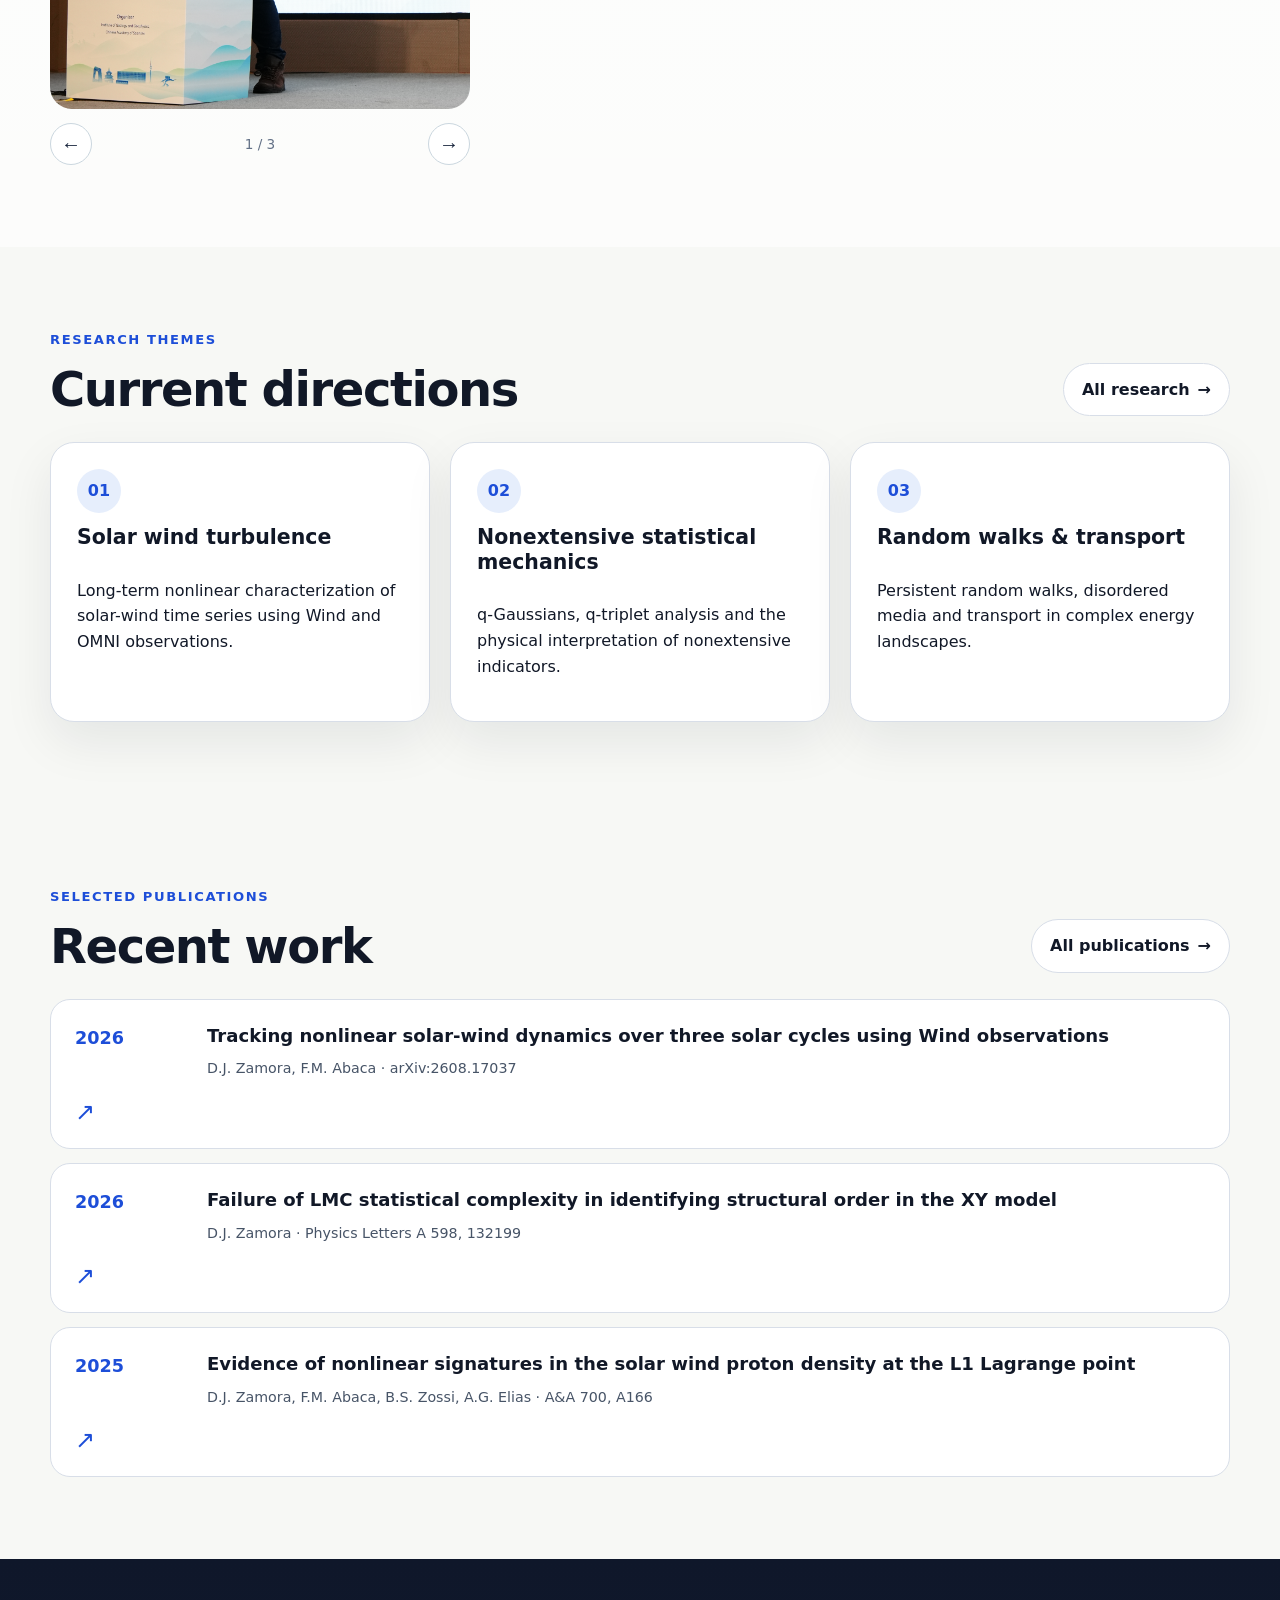
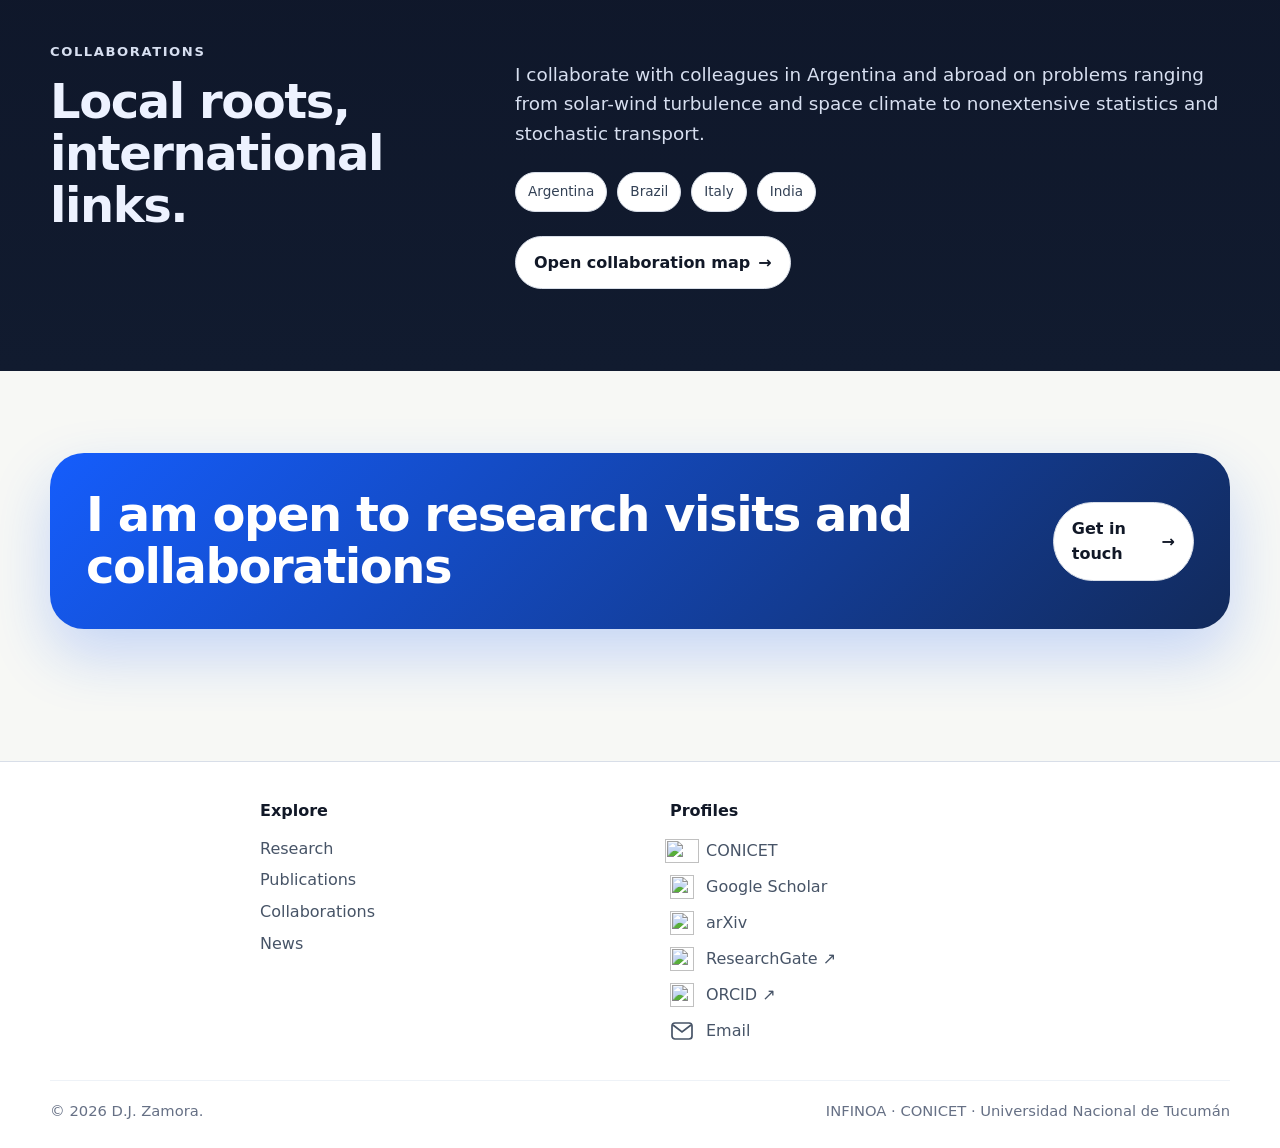
==== commit 7353d0f6: "Add news and remove Teaching/Courses navigation" ====
--- a/index.html
+++ b/index.html
@@ -10,7 +10,7 @@
   <meta property="og:description" content="Personal academic webpage of Dario Javier Zamora, statistical physicist working on complex systems and space plasmas.">
   <meta property="og:type" content="website">
   <link rel="icon" href="logo-entropy.png" type="image/png">
-  <link rel="stylesheet" href="styles.css?v=hero-aligned-1">
+  <link rel="stylesheet" href="styles.css?v=hero-aligned-1">
 
 </head>
 <body>
@@ -21,7 +21,7 @@
       <img src="logo-entropy.png" alt="" class="brand-mark">
       <span class="brand-name">D.J. Zamora</span>
     </a>
-    <nav class="nav-links" aria-label="Main navigation"><a href="index.html" class="active"><span class="lang-en">Home</span><span class="lang-es">Inicio</span></a><a href="research.html" class=""><span class="lang-en">Research</span><span class="lang-es">Investigación</span></a><a href="publications.html" class=""><span class="lang-en">Publications</span><span class="lang-es">Publicaciones</span></a><a href="collaborations.html" class=""><span class="lang-en">Collaborations</span><span class="lang-es">Colaboraciones</span></a><a href="teaching.html" class=""><span class="lang-en">Teaching/Courses</span><span class="lang-es">Docencia/Cursos</span></a><a href="news.html" class=""><span class="lang-en">News</span><span class="lang-es">Novedades</span></a><a href="cv.html" class=""><span class="lang-en">CV</span><span class="lang-es">CV</span></a><a href="contact.html" class=""><span class="lang-en">Contact</span><span class="lang-es">Contacto</span></a></nav>
+    <nav class="nav-links" aria-label="Main navigation"><a href="index.html" class="active"><span class="lang-en">Home</span><span class="lang-es">Inicio</span></a><a href="research.html" class=""><span class="lang-en">Research</span><span class="lang-es">Investigación</span></a><a href="publications.html" class=""><span class="lang-en">Publications</span><span class="lang-es">Publicaciones</span></a><a href="collaborations.html" class=""><span class="lang-en">Collaborations</span><span class="lang-es">Colaboraciones</span></a><a href="news.html" class=""><span class="lang-en">News</span><span class="lang-es">Novedades</span></a><a href="cv.html" class=""><span class="lang-en">CV</span><span class="lang-es">CV</span></a><a href="contact.html" class=""><span class="lang-en">Contact</span><span class="lang-es">Contacto</span></a></nav>
     <div class="nav-actions">
       <div class="lang-toggle" aria-label="Language selector">
         <button type="button" data-lang="en">EN</button><button type="button" data-lang="es">ES</button>
@@ -34,9 +34,9 @@
 
 <section class="hero hero-personal animated-hero"><canvas id="hero-canvas" aria-hidden="true"></canvas>
   <div class="container hero-grid two-col-wide">
-    <p class="eyebrow hero-name reveal">Dr. Dario Javier Zamora</p>
-    <div class="hero-copy reveal">
-      <h1 class="display display-small"><span class="lang-en">Statistical Physics<br>and Information Theory</span><span class="lang-es">Física Estadística<br>y Teoría de la Información</span></h1>
+    <p class="eyebrow hero-name reveal">Dr. Dario Javier Zamora</p>
+    <div class="hero-copy reveal">
+      <h1 class="display display-small"><span class="lang-en">Statistical Physics<br>and Information Theory</span><span class="lang-es">Física Estadística<br>y Teoría de la Información</span></h1>
       <p class="lang-en hero-sub">I am an Assistant Researcher at INFINOA-CONICET and Universidad Nacional de Tucumán. I work on nonequilibrium phenomena, nonlinear dynamics, and complexity science applied to astrophysical systems from near Earth space to cosmology.</p>
       <p class="lang-es hero-sub">Soy Investigador Asistente en INFINOA-CONICET y la Universidad Nacional de Tucumán. Trabajo en fenómenos fuera del equilibrio, dinámica no lineal y ciencia de la complejidad aplicada a sistemas astrofísicos, desde el espacio cercano a la Tierra hasta la cosmología.</p>
       <div class="btns"><a class="btn btn-primary" href="research.html"><span class="lang-en">Explore research</span><span class="lang-es">Ver investigación</span> →</a><a class="btn btn-ghost" href="cv.html"><span class="lang-en">View CV</span><span class="lang-es">Ver CV</span></a></div>
@@ -53,7 +53,7 @@
       <h2><span class="lang-en">A bridge between theory, simulations and data.</span><span class="lang-es">Un puente entre teoría, simulaciones y datos.</span></h2>
       <div class="photo-reel" role="region" aria-label="Photo gallery">
         <div class="photo-frame">
-          <img class="reel-photo" src="about-talk-square.png" alt="Dario Javier Zamora presenting at TRENDS 2026" loading="lazy" width="3041" height="3041">
+          <img class="reel-photo" src="about-talk-square.png" alt="Dario Javier Zamora presenting at TRENDS 2026" loading="lazy" width="3041" height="3041">
           <img class="reel-photo" src="about-office.png" alt="Dario Javier Zamora seated at a desk" style="object-position:50% 57%" loading="lazy" width="800" height="800" hidden>
           <img class="reel-photo" src="about-outdoors.png" alt="Dario Javier Zamora outdoors" style="object-position:50% 50%" loading="lazy" width="800" height="800" hidden>
         </div>
@@ -106,7 +106,7 @@
         <a href="research.html"><span class="lang-en">Research</span><span class="lang-es">Investigación</span></a>
         <a href="publications.html"><span class="lang-en">Publications</span><span class="lang-es">Publicaciones</span></a>
         <a href="collaborations.html"><span class="lang-en">Collaborations</span><span class="lang-es">Colaboraciones</span></a>
-        <a href="teaching.html"><span class="lang-en">Teaching/Courses</span><span class="lang-es">Docencia/Cursos</span></a>
+        
         <a href="news.html"><span class="lang-en">News</span><span class="lang-es">Novedades</span></a>
       </div>
       <div class="footer-col"><h4><span class="lang-en">Profiles</span><span class="lang-es">Perfiles</span></h4>
@@ -121,6 +121,6 @@
   </div>
 </footer>
 <script src="research-data.js"></script>
-<script src="main.js?v=photo-reel-auto-1"></script>
+<script src="main.js?v=photo-reel-auto-1"></script>
 </body>
 </html>
--- a/styles.css
+++ b/styles.css
@@ -167,3 +167,78 @@
 
 .footer-grid{grid-template-columns:1fr 1fr;max-width:760px;margin:0 auto;gap:60px}.footer-col .profile-link{display:flex;align-items:center;gap:12px;min-height:30px}.profile-icon{width:24px;height:24px;object-fit:contain;flex:0 0 24px}.profile-link[href*="conicet"] .profile-icon{width:34px;flex-basis:34px;margin-left:-5px;margin-right:-5px}@media(max-width:600px){.footer-grid{gap:30px;grid-template-columns:1fr 1fr}}
 .animated-hero .hero-grid{align-items:start;row-gap:0}.animated-hero .hero-name{grid-column:1/-1;font-size:1.52rem;line-height:1.4;margin-bottom:20px}.animated-hero .hero-copy h1{margin-top:0}.animated-hero .hero-panel{align-self:start}@media(max-width:1024px){.animated-hero .hero-panel{margin-top:32px}}
+
+.cv-profile-links{display:flex;flex-wrap:wrap;gap:16px 26px}.cv-profile-links .profile-link{display:inline-flex;align-items:center;gap:9px}.cv-profile-links .profile-link[href*="conicet"] .profile-icon{width:34px;flex-basis:34px}
+
+.matrix-section{padding:10px 0 0}.matrix-disclosure{background:white;border:1px solid var(--line);border-radius:22px;overflow:hidden}.matrix-disclosure summary{display:flex;align-items:center;justify-content:space-between;gap:20px;list-style:none;cursor:pointer;padding:22px 26px;font-weight:700;color:var(--brand)}.matrix-disclosure summary::-webkit-details-marker{display:none}.matrix-disclosure summary:focus-visible{outline:3px solid var(--brand);outline-offset:-4px}.matrix-chevron{font-size:24px}.matrix-disclosure[open] .matrix-chevron{transform:rotate(45deg)}.matrix-content{padding:0 26px 26px}.matrix-scroll{overflow-x:auto}.research-matrix{width:100%;border-collapse:collapse;min-width:590px}.research-matrix caption{text-align:left;font-size:1.25rem;font-weight:700;color:#142139;padding:14px 0 20px}.research-matrix th,.research-matrix td{padding:13px 16px;border-bottom:1px solid var(--line);text-align:left}.research-matrix thead th{background:#f1f6f8;font-size:.9rem}.research-matrix tbody th{font-weight:600;font-size:.9rem;width:35%}.research-matrix td{width:21.66%}.matrix-dots{display:flex;flex-wrap:wrap;gap:5px}.matrix-dot{display:grid;place-items:center;width:30px;height:32px;border:1px solid transparent;border-radius:8px;background:transparent;font-size:24px;line-height:1;cursor:pointer}.matrix-dot.method-0{color:#214ddf}.matrix-dot.method-1{color:#7c3aed}.matrix-dot.method-2{color:#0c9b91}.matrix-dot:hover,.matrix-dot[aria-pressed=true]{background:#edf2fb;border-color:currentColor}.matrix-dot:focus-visible{outline:2px solid currentColor;outline-offset:2px}.matrix-empty{color:#b0baca}.matrix-detail{margin-top:22px;padding:22px;background:#f4f7f8;border-radius:14px}.matrix-detail h3{margin:8px 0;font-size:1.15rem}.matrix-detail p{margin:8px 0}.matrix-detail .eyebrow{font-size:.72rem}@media(max-width:600px){.matrix-content{padding:0 16px 16px}.matrix-disclosure summary{padding:20px 16px}.research-matrix th,.research-matrix td{padding:12px 10px}}
+/* Solar eruption illustration above the research description */
+#space{padding:0;overflow:hidden;background:white}
+.solar-visual{position:relative;isolation:isolate;aspect-ratio:3/2;display:flex;flex-direction:column;justify-content:flex-end;padding:32px;background:#091d2b url('solar-wind-background.png') center/100% 100% no-repeat}
+.solar-visual::after{content:"";position:absolute;inset:50% 0 0;z-index:1;background:linear-gradient(transparent,rgba(3,13,24,.9))}
+#space .solar-visual h2{position:relative;z-index:2;color:white;text-shadow:0 2px 8px #041321;margin:0;font-size:clamp(1.4rem,3vw,2rem)}
+#space .solar-visual .chip{display:none}
+#space>p{padding:0 32px;margin:26px 0 32px;color:var(--text)}
+.solar-wind-particles{position:absolute;inset:0;width:100%;height:100%;pointer-events:none;z-index:0}
+@media(max-width:600px){.solar-visual{padding:20px}#space>p{padding:0 22px;margin:22px 0}.solar-visual h2{max-width:95%}}
+@media print{.solar-visual{aspect-ratio:auto;background:none;padding:12px 0}.solar-visual::after,.solar-wind-particles{display:none}#space .solar-visual h2{color:#111;text-shadow:none}#space>p{padding:0}}
+/* Reference solar-wind animation over a star and dust field */
+.solar-visual{aspect-ratio:600/359;background-color:#071122;background-image:radial-gradient(ellipse at 52% 35%,rgba(127,87,136,.3),transparent 46%),radial-gradient(ellipse at 68% 70%,rgba(44,108,148,.25),transparent 43%),radial-gradient(ellipse at 28% 42%,rgba(183,106,53,.15),transparent 42%),radial-gradient(1px 1px at 12% 17%,#dfebff 80%,transparent),radial-gradient(1px 1px at 63% 71%,#bcdcff 80%,transparent),radial-gradient(1px 1px at 78% 21%,#fff 80%,transparent),radial-gradient(1.5px 1.5px at 38% 52%,#c7d8ff 70%,transparent);background-size:100% 100%,100% 100%,100% 100%,97px 83px,131px 113px,173px 157px,251px 199px}
+.solar-flow-gif{position:absolute;inset:0;width:100%;height:100%;object-fit:contain;mix-blend-mode:screen;z-index:0}
+.solar-earth{position:absolute;left:83%;top:56%;width:8%;height:auto;transform:translate(-50%,-50%);z-index:1;filter:drop-shadow(0 0 8px rgba(100,211,255,.45))}
+.solar-visual::after{inset:73% 0 0;z-index:2}
+#space .solar-visual h2{z-index:3;padding-right:15%}
+@media(prefers-reduced-motion:reduce){.solar-flow-gif{visibility:hidden}.solar-visual{background-color:#13253c}}
+.solar-flow-video{position:absolute;inset:0;width:100%;height:100%;object-fit:cover;mix-blend-mode:screen;z-index:0}
+@media(prefers-reduced-motion:reduce){.solar-flow-video{visibility:hidden}}
+.solar-visual{aspect-ratio:16/9}.solar-flow-video{opacity:.9}.solar-magnetosphere{position:absolute;inset:0;width:100%;height:100%;z-index:1;pointer-events:none}
+/* Smooth plasma diversion, without field lines or isolated star dots */
+.solar-visual{background-image:radial-gradient(ellipse at 52% 35%,rgba(127,87,136,.3),transparent 46%),radial-gradient(ellipse at 68% 70%,rgba(44,108,148,.25),transparent 43%),radial-gradient(ellipse at 28% 42%,rgba(183,106,53,.15),transparent 42%);background-size:100% 100%}
+.plasma-deflection{position:absolute;inset:0;width:100%;height:100%;z-index:1;pointer-events:none}
+.solar-earth{z-index:2;filter:drop-shadow(0 0 3px rgba(100,211,255,.25))}
+.solar-flow-video{mask-image:linear-gradient(90deg,#000 0%,#000 55%,rgba(0,0,0,.55) 68%,transparent 85%);-webkit-mask-image:linear-gradient(90deg,#000 0%,#000 55%,rgba(0,0,0,.55) 68%,transparent 85%)}
+/* XY dipole simulation above its description */
+#noneq{padding:0;overflow:hidden;background:white}
+.dipole-visual{position:relative;aspect-ratio:16/10;background:radial-gradient(ellipse at 50% 38%,#153340,#071821 80%);padding:28px;display:flex;flex-direction:column;justify-content:flex-end}
+.dipole-visual canvas{position:absolute;inset:0;width:100%;height:100%;pointer-events:none}
+#noneq .chip{display:none}
+#noneq h2{color:#f3faff;position:relative;z-index:1;margin:0;font-size:clamp(1.3rem,2.4vw,1.8rem);text-shadow:0 1px 5px #06141c}
+#noneq>p{padding:0 32px;margin:26px 0 32px}
+.dipole-toolbar{position:absolute;top:18px;left:24px;right:24px;display:flex;align-items:center;justify-content:space-between;gap:8px;color:#b7dbe6;font-size:.8rem;z-index:2}
+.dipole-toolbar>div{display:flex;gap:8px}.dipole-toolbar button{background:#173844;border:1px solid #36606f;border-radius:20px;padding:5px 12px;color:#e0f9ff;font-size:.75rem;cursor:pointer}.dipole-toolbar button:focus-visible{outline:2px solid #9ee7ec;outline-offset:3px}
+@media(max-width:600px){.dipole-visual{aspect-ratio:auto;height:430px;padding:20px}.dipole-toolbar{left:16px;right:16px;font-size:.7rem}.dipole-toolbar button{padding:5px 8px}#noneq>p{padding:0 22px;margin:22px 0}}
+@media print{.dipole-visual{background:white;aspect-ratio:auto;height:auto;padding:12px 0}.dipole-visual canvas,.dipole-toolbar{display:none}#noneq h2{color:#111;text-shadow:none}#noneq>p{padding:0}}
+/* Compact two-column dipole research block */
+#noneq.dipole-split{display:grid;grid-template-columns:1fr 1fr;align-items:center;padding:0}
+#noneq .dipole-copy{padding:30px}
+#noneq .dipole-copy h2{color:var(--text);text-shadow:none;font-size:1.6rem;margin:0 0 18px}
+#noneq .dipole-copy p{margin:0}
+#noneq .dipole-visual{width:100%;height:360px;aspect-ratio:auto;padding:0;border-radius:18px 0 0 18px;overflow:hidden}
+#noneq .dipole-toolbar{top:14px;left:16px;right:16px;justify-content:flex-end}
+@media(max-width:700px){#noneq.dipole-split{grid-template-columns:1fr}#noneq .dipole-copy{padding:24px}#noneq .dipole-visual{height:320px;border-radius:0}}
+@media print{#noneq.dipole-split{display:block}#noneq .dipole-copy{padding:0}#noneq .dipole-visual{display:none}}
+/* Run-and-tumble animation on the left, research text on the right */
+#stochastic.stochastic-split{display:grid;grid-template-columns:1fr 1fr;align-items:center;padding:0;overflow:hidden;background:white}
+.stochastic-copy{padding:30px}.stochastic-copy h2{margin:0 0 18px}.stochastic-copy p{margin:0}
+.stochastic-visual{position:relative;width:100%;height:360px;background:#f6f9f7;border-radius:0 18px 18px 0;overflow:hidden}
+.stochastic-visual canvas{position:absolute;inset:0;width:100%;height:100%;pointer-events:none}
+.run-toolbar{position:absolute;top:14px;left:16px;right:16px;display:flex;justify-content:flex-end;gap:8px;z-index:1}
+.run-toolbar button{background:white;border:1px solid #cbdacf;border-radius:20px;padding:5px 12px;color:#263d31;font-size:.75rem;cursor:pointer}.run-toolbar button:focus-visible{outline:2px solid #37a15a;outline-offset:3px}
+@media(max-width:700px){#stochastic.stochastic-split{grid-template-columns:1fr}.stochastic-visual{height:320px;border-radius:0}.stochastic-copy{padding:24px}}
+@media print{#stochastic.stochastic-split{display:block}.stochastic-visual{display:none}.stochastic-copy{padding:0}}
+/* Full-width cosmic animation */
+#astro{padding:0;overflow:hidden;background:white}
+.cosmic-visual{position:relative;isolation:isolate;aspect-ratio:16/9;display:flex;align-items:flex-end;padding:32px;background-color:#07101f;background-image:radial-gradient(ellipse at 25% 38%,rgba(48,119,143,.3),transparent 48%),radial-gradient(ellipse at 70% 45%,rgba(92,63,157,.26),transparent 48%)}
+.cosmic-visual canvas{position:absolute;inset:0;width:100%;height:100%;pointer-events:none;z-index:0}
+.cosmic-visual::after{content:"";position:absolute;inset:60% 0 0;z-index:1;background:linear-gradient(transparent,rgba(4,12,24,.88))}
+#astro h2{position:relative;z-index:2;color:white;margin:0;text-shadow:0 1px 5px #040d1c;font-size:clamp(1.4rem,3vw,2rem)}
+#astro>p{padding:0 32px;margin:26px 0 32px}
+@media(max-width:600px){.cosmic-visual{min-height:270px;padding:22px}#astro>p{padding:0 22px;margin:22px 0}}
+@media print{.cosmic-visual{background:none;aspect-ratio:auto;padding:12px 0}.cosmic-visual canvas,.cosmic-visual::after{display:none}#astro h2{color:#111;text-shadow:none}#astro>p{padding:0}}
+/* Spiral galaxy reference with restrained, natural-looking tones */
+.galaxy-video{position:absolute;inset:0;width:100%;height:100%;object-fit:cover;z-index:0;filter:saturate(.5) sepia(.12) brightness(1.05) contrast(.96)}
+@media(prefers-reduced-motion:reduce){.galaxy-video{visibility:hidden}}
+/* Own natural spiral-galaxy asset with continuous rotation */
+.galaxy-natural{position:absolute;left:50%;top:43%;width:75%;max-width:640px;height:auto;z-index:0;transform:translate(-50%,-50%);animation:galaxy-natural-spin 75s linear infinite;will-change:transform}
+@keyframes galaxy-natural-spin{from{transform:translate(-50%,-50%) rotate(0deg)}to{transform:translate(-50%,-50%) rotate(360deg)}}
+@media(max-width:600px){.galaxy-natural{width:95%;top:40%}}
+@media(prefers-reduced-motion:reduce){.galaxy-natural{animation:none}}
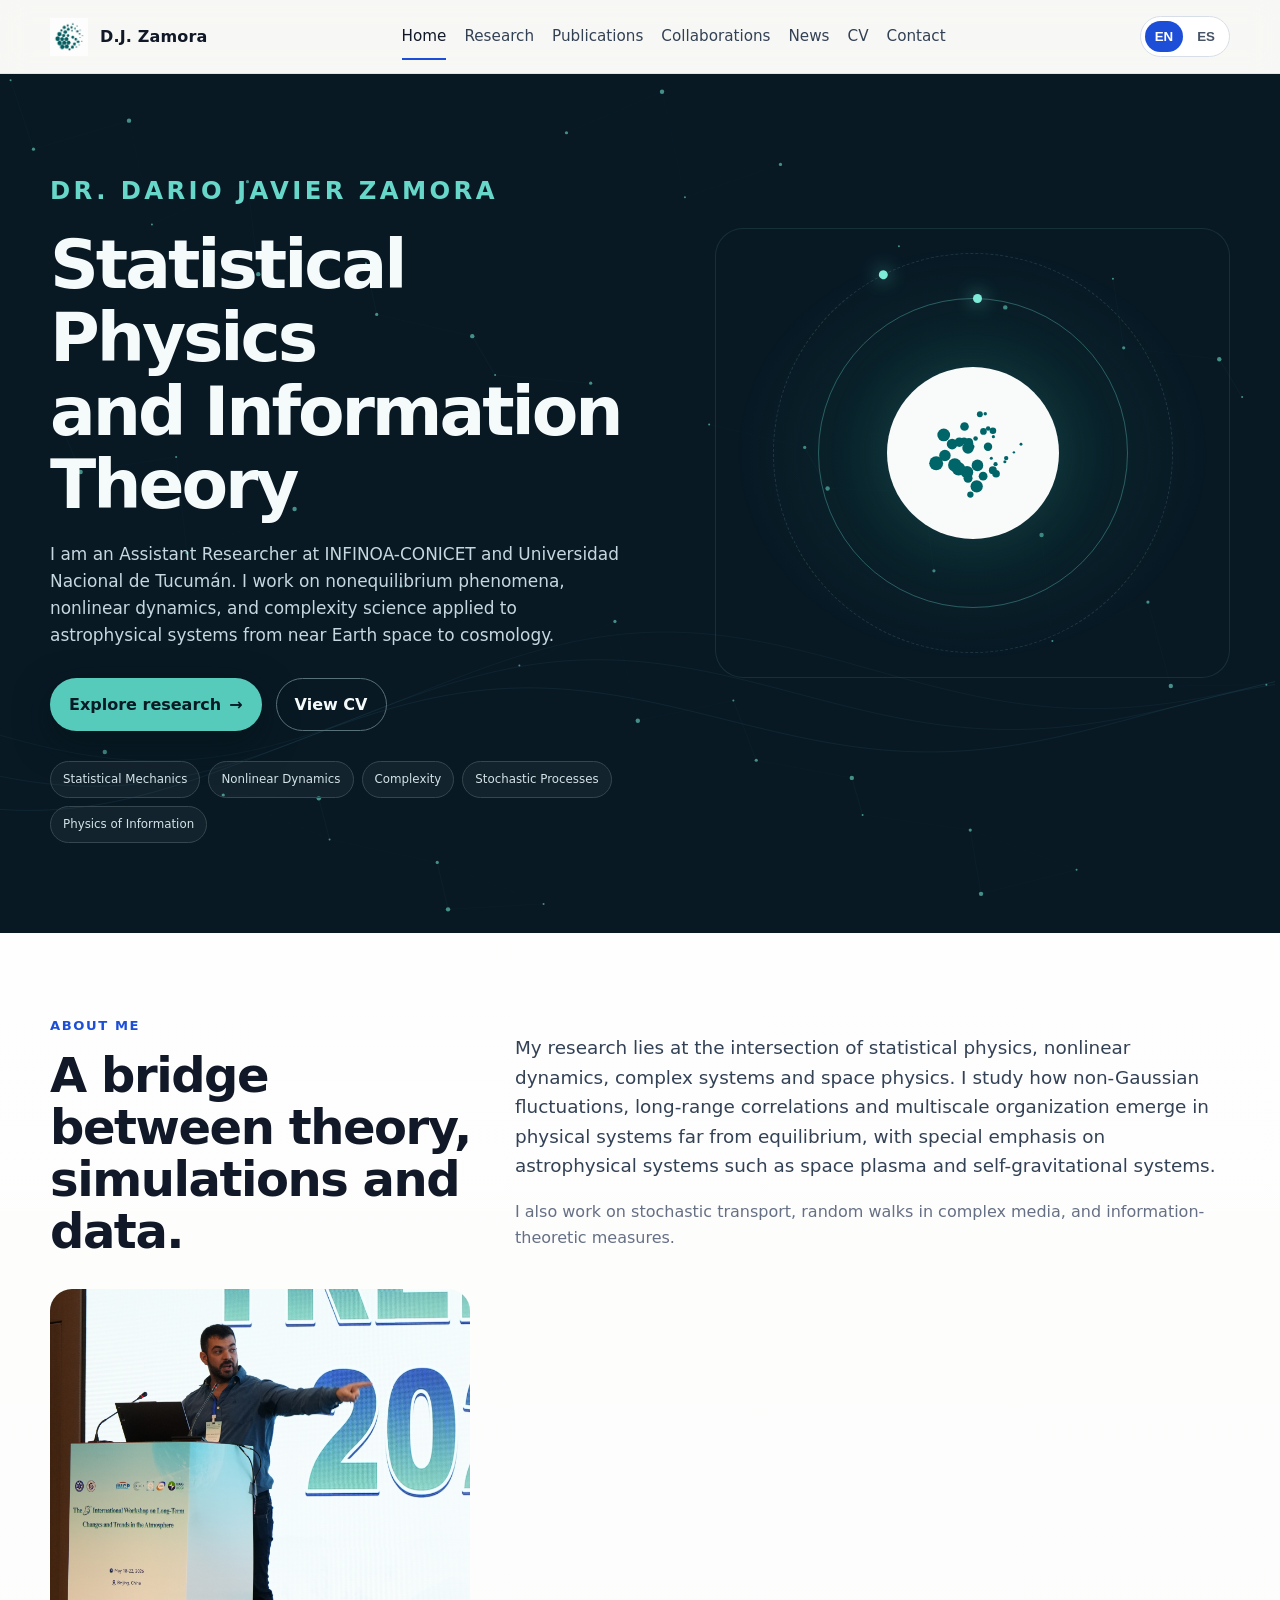
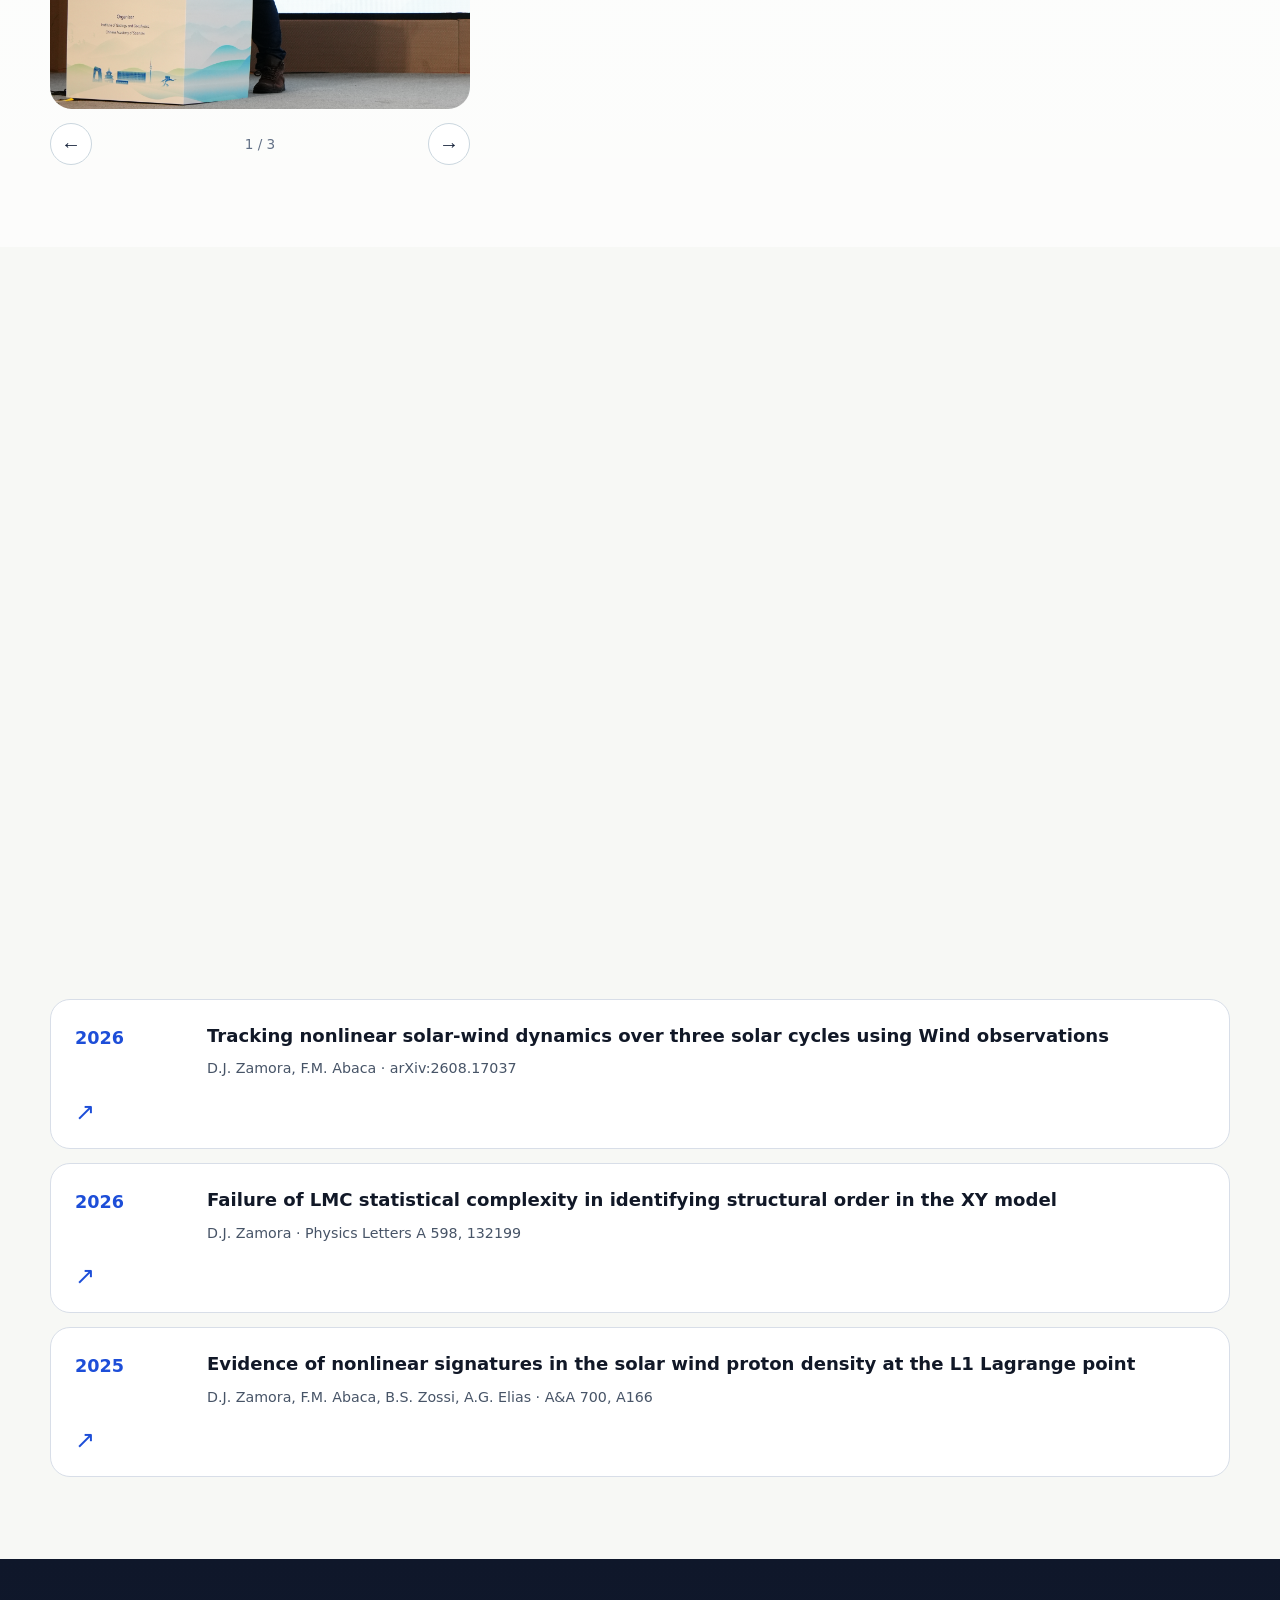
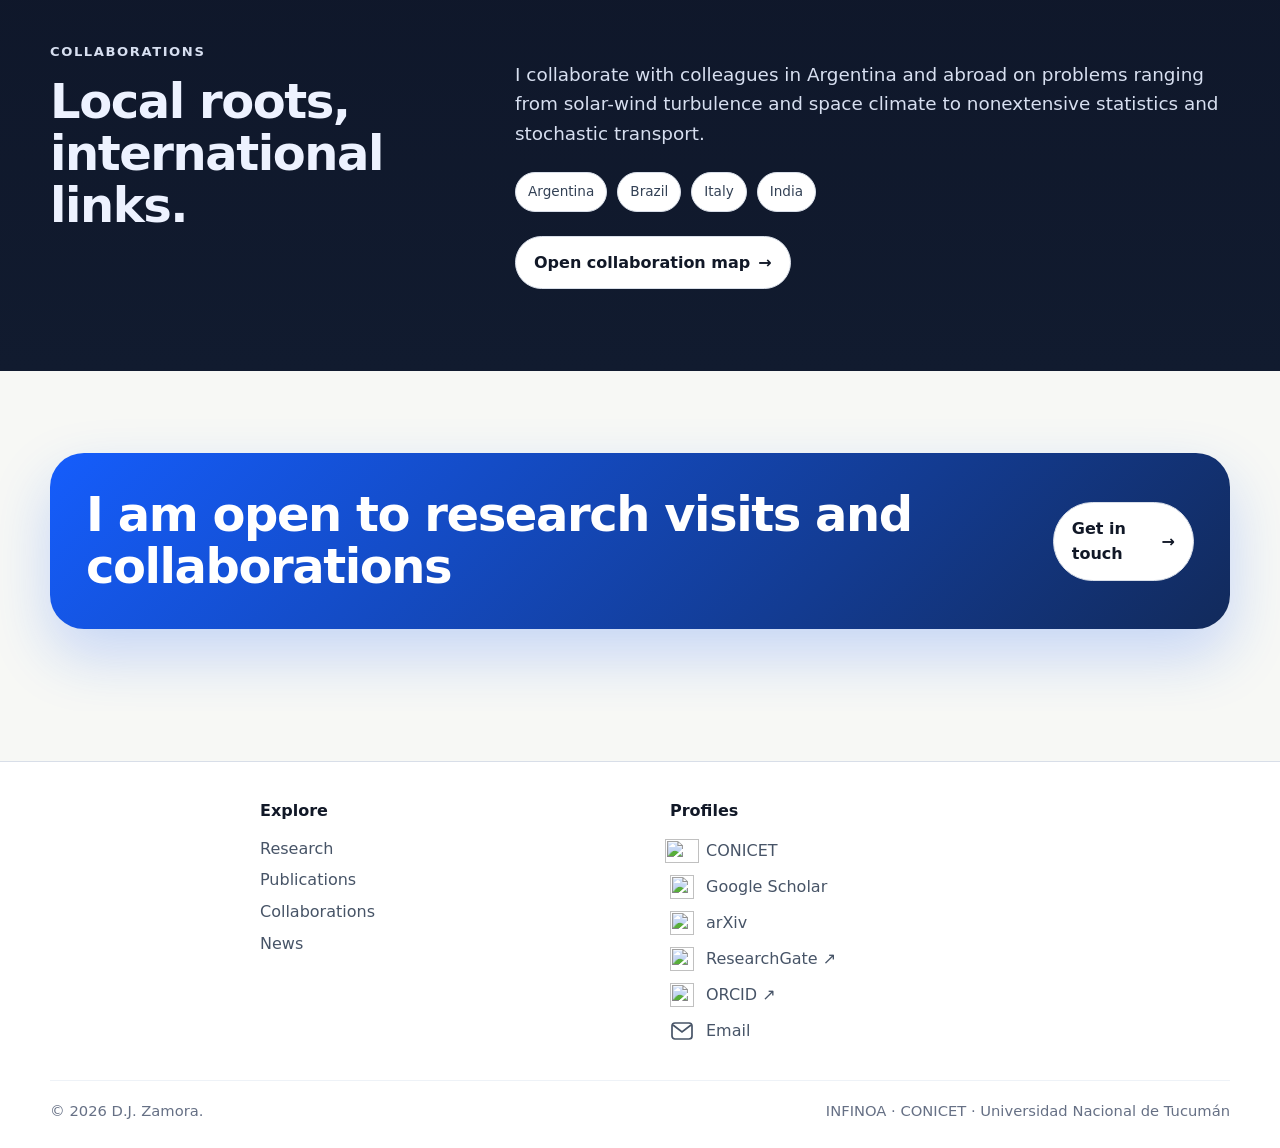
==== commit 8d67d5e7: "Add Google Analytics and publication interaction events" ====
--- a/index.html
+++ b/index.html
@@ -12,6 +12,14 @@
   <link rel="icon" href="logo-entropy.png" type="image/png">
   <link rel="stylesheet" href="styles.css?v=hero-aligned-1">
 
+<!-- Google Analytics -->
+<script async src="https://www.googletagmanager.com/gtag/js?id=G-LELS316XE4"></script>
+<script>
+window.dataLayer=window.dataLayer||[];
+function gtag(){dataLayer.push(arguments);}
+gtag('js',new Date());
+gtag('config','G-LELS316XE4');
+</script>
 </head>
 <body>
 <a class="skip-link" href="#content"><span class="lang-en">Skip to content</span><span class="lang-es">Saltar al contenido</span></a>
@@ -122,5 +130,5 @@
 </footer>
 <script src="research-data.js"></script>
 <script src="main.js?v=photo-reel-auto-1"></script>
-</body>
+<script src="analytics-events.js?v=1"></script></body>
 </html>
--- a/styles.css
+++ b/styles.css
@@ -1,163 +1,163 @@
-
-:root{
-  --bg:#f7f8f5;
-  --surface:#ffffff;
-  --surface-alt:#eef2f7;
-  --text:#111827;
-  --muted:#667085;
-  --line:#d8dee8;
-  --brand:#1d4ed8;
-  --brand-2:#0f172a;
-  --brand-soft:#e6eefc;
-  --dark:#0f172a;
-  --radius:24px;
-  --shadow:0 20px 50px rgba(15,23,42,.08);
-  --max:1180px;
-}
-*{box-sizing:border-box}
-html{scroll-behavior:smooth}
-body{margin:0;font-family:Inter,ui-sans-serif,system-ui,-apple-system,Segoe UI,Roboto,Arial,sans-serif;background:var(--bg);color:var(--text);line-height:1.6}
-a{color:inherit;text-decoration:none}
-img{max-width:100%;display:block}
-.container{width:min(calc(100% - 40px),var(--max));margin-inline:auto}
-.site-header{position:sticky;top:0;z-index:40;background:rgba(247,248,245,.88);backdrop-filter:blur(14px);border-bottom:1px solid rgba(216,222,232,.75)}
-.nav{display:flex;align-items:center;justify-content:space-between;gap:24px;padding:16px 0}
-.brand{display:flex;align-items:center;gap:12px;font-weight:700;letter-spacing:.01em}
-.brand-mark{width:38px;height:38px;flex:0 0 38px}
-.brand-name{font-size:1rem;white-space:nowrap}
-.nav-links{display:flex;align-items:center;gap:18px;flex-wrap:wrap;justify-content:center}
-.nav-links a{font-size:.95rem;color:#334155;position:relative;padding:6px 0}
-.nav-links a.active,.nav-links a:hover{color:var(--text)}
-.nav-links a.active::after,.nav-links a:hover::after{content:"";position:absolute;left:0;right:0;bottom:-5px;height:2px;background:var(--brand)}
-.nav-actions{display:flex;align-items:center;gap:14px}
-.lang-toggle{display:flex;gap:4px;padding:4px;background:#fff;border-radius:999px;border:1px solid var(--line)}
-.lang-toggle button{border:0;background:transparent;padding:8px 10px;border-radius:999px;cursor:pointer;font-weight:600;color:#475467}
-.lang-toggle button.active{background:var(--brand);color:white}
-.menu-btn{display:none;position:relative;width:42px;height:42px;border:1px solid var(--line);background:#fff;border-radius:12px;cursor:pointer}
-.menu-btn span,.menu-btn span::before,.menu-btn span::after{position:absolute;left:10px;right:10px;height:2px;background:var(--text);content:"";transition:.25s}
-.menu-btn span{top:20px}.menu-btn span::before{top:-7px}.menu-btn span::after{top:7px}
-.menu-open .menu-btn span{background:transparent}.menu-open .menu-btn span::before{transform:translateY(7px) rotate(45deg)}.menu-open .menu-btn span::after{transform:translateY(-7px) rotate(-45deg)}
-main{overflow:hidden}
-.hero{padding:96px 0 72px;background:radial-gradient(circle at 85% 10%,rgba(29,78,216,.16),transparent 28%),radial-gradient(circle at 10% 80%,rgba(59,130,246,.08),transparent 30%),var(--bg)}
-.hero-grid{display:grid;grid-template-columns:1.1fr .9fr;gap:46px;align-items:center}
-.two-col-wide{grid-template-columns:1.2fr .8fr}
-.eyebrow{margin:0 0 14px;font-size:.82rem;font-weight:800;letter-spacing:.12em;text-transform:uppercase;color:var(--brand)}
-.display{font-size:clamp(3.2rem,8vw,5.4rem);line-height:.96;margin:0 0 20px;font-weight:800;letter-spacing:-.04em}
-.display-small{font-size:clamp(2.5rem,6vw,4.6rem);line-height:1.02}
-.display span{color:var(--brand)}
-.hero-sub,.lead{font-size:1.15rem;color:#334155;max-width:68ch}
-.hero-meta{display:flex;gap:10px;flex-wrap:wrap}
-.hero-meta span,.chip{padding:8px 12px;border-radius:999px;background:#fff;border:1px solid var(--line);font-size:.85rem;color:#334155}
-.btns{display:flex;gap:14px;flex-wrap:wrap;margin-top:28px}
-.btn{display:inline-flex;align-items:center;justify-content:center;gap:8px;padding:13px 18px;border-radius:999px;font-weight:700;border:1px solid transparent;transition:.2s}
-.btn-primary{background:var(--brand);color:#fff;box-shadow:0 10px 30px rgba(29,78,216,.22)}
-.btn-primary:hover{transform:translateY(-1px)}
-.btn-ghost{background:#fff;border-color:var(--line);color:var(--text)}
-.btn-ghost:hover{border-color:#bac6da;transform:translateY(-1px)}
-.hero-panel{display:flex;justify-content:center}
-.profile-card{background:linear-gradient(180deg,#ffffff,#f8fbff);border:1px solid var(--line);padding:28px;border-radius:28px;box-shadow:var(--shadow);display:flex;align-items:center;gap:20px;min-height:240px}
-.profile-avatar{width:90px;height:90px;border-radius:50%;display:grid;place-items:center;background:linear-gradient(135deg,var(--brand),#60a5fa);color:white;font-weight:800;letter-spacing:.08em;box-shadow:0 10px 30px rgba(29,78,216,.28)}
-.section,.page-hero{padding:82px 0}.section-sm{padding:30px 0 58px}.page-hero{padding-top:76px;padding-bottom:24px}
-.section-surface{background:linear-gradient(180deg,rgba(255,255,255,.86),rgba(255,255,255,.62))}
-.section-dark{background:linear-gradient(180deg,#0f172a,#111b2f);color:#edf2ff}
-.section-dark .lead,.section-dark .muted,.section-dark p{color:#d7dff0}
-.split{display:grid;grid-template-columns:.75fr 1.25fr;gap:36px;align-items:start}
-.section-head{display:flex;align-items:end;justify-content:space-between;gap:20px;margin-bottom:26px}
-.section-head h2,.split h2,.page-hero h1,.cta h2{font-size:clamp(2rem,4vw,3rem);line-height:1.08;margin:0;letter-spacing:-.03em}
-.grid-3{display:grid;grid-template-columns:repeat(3,1fr);gap:20px}
-.grid-2{display:grid;grid-template-columns:repeat(2,1fr);gap:20px}
-.card{background:var(--surface);border:1px solid var(--line);border-radius:var(--radius);padding:26px;box-shadow:var(--shadow)}
-.research-card{min-height:240px;display:flex;flex-direction:column}
-.research-card h3{font-size:1.28rem;line-height:1.2;margin:12px 0}
-.card-num{width:44px;height:44px;border-radius:50%;display:grid;place-items:center;background:var(--brand-soft);color:var(--brand);font-weight:800}
-.card-link{margin-top:auto;color:var(--brand);font-weight:700}
-.feature-card h2{font-size:1.6rem;margin:12px 0}
-.metric-strip{display:grid;grid-template-columns:repeat(4,1fr);gap:18px}
-.metric{background:#fff;border:1px solid var(--line);border-radius:18px;padding:18px;display:flex;flex-direction:column;gap:8px;align-items:flex-start}
-.metric strong{font-size:2rem;letter-spacing:-.03em}
-.pub-list{display:grid;gap:14px}.long-list{gap:18px}
-.pub-item{display:grid;grid-template-columns:90px 1fr 32px;gap:20px;align-items:flex-start;background:#fff;border:1px solid var(--line);padding:20px;border-radius:20px;box-shadow:var(--shadow)}
-.pub-item-vertical{align-items:start}
-.pub-year{font-weight:800;color:var(--brand);font-size:1.1rem}
-.pub-title{font-size:1.1rem;font-weight:700;line-height:1.35}
-.pub-meta{color:#475467;font-size:.95rem;margin-top:4px}.pub-link{font-size:1.5rem;line-height:1;color:var(--brand)}.pub-link-muted{color:#98a2b3}
-.cta{display:flex;align-items:center;justify-content:space-between;gap:24px;background:linear-gradient(135deg,#155dfc,#122a5b);color:white;border-radius:34px;padding:36px;box-shadow:0 26px 60px rgba(21,93,252,.22)}
-.page-kicker{display:flex;flex-wrap:wrap;gap:10px;margin-top:24px}
-.stack-lg{display:grid;gap:22px}.stack-md{display:grid;gap:14px}
-.muted{color:var(--muted)}.small{font-size:.92rem}
-.center{text-align:center}.plain-list{padding-left:1.2rem;margin:0}.plain-list li+li{margin-top:12px}
-.contact-form{display:grid;gap:14px}.contact-form label{display:grid;gap:8px;font-weight:600}.contact-form input,.contact-form textarea{width:100%;padding:12px 14px;border-radius:14px;border:1px solid var(--line);background:#fff;font:inherit;color:inherit}
-.map-box{height:560px;border-radius:28px;overflow:hidden;border:1px solid var(--line);box-shadow:var(--shadow);background:#dde6f2}
-.map-note{color:var(--muted);font-size:.94rem;margin:14px 0 0}.map-note code{background:#eef2f7;padding:2px 6px;border-radius:8px}
-.collab-layout{display:grid;grid-template-columns:1.35fr .65fr;gap:24px;align-items:start}
-.collab-panel{background:#fff;border:1px solid var(--line);border-radius:28px;padding:24px;box-shadow:var(--shadow);position:sticky;top:96px}
-.collab-panel h2{margin:0 0 12px;font-size:1.45rem}
-.collab-legend{display:flex;gap:14px;flex-wrap:wrap;margin:0 0 16px;color:#475467;font-size:.92rem}
-.dot{display:inline-block;width:10px;height:10px;border-radius:50%;margin-right:6px}.dot-home{background:#1d4ed8}.dot-arg{background:#0f766e}.dot-int{background:#7c3aed}
-.collab-item{padding:14px 0;border-top:1px solid #edf2f7}.collab-item:first-child{border-top:0;padding-top:0}.collab-item h3{margin:0 0 4px;font-size:1rem}.collab-item p{margin:0;color:#475467;font-size:.94rem}
-.site-footer{background:#fff;border-top:1px solid var(--line);padding:36px 0 26px;margin-top:50px}
-.footer-grid{display:grid;grid-template-columns:1.2fr .8fr .8fr;gap:24px}.footer-col h4{margin:0 0 12px}.footer-col a{display:block;color:#475467;margin:6px 0}.footer-col a:hover{color:var(--brand)}
-.footer-bottom{display:flex;justify-content:space-between;gap:18px;flex-wrap:wrap;margin-top:28px;padding-top:18px;border-top:1px solid #eef2f7;color:#667085;font-size:.92rem}
-.lang-es{display:none}
-html[data-lang="es"] .lang-en{display:none!important}
-html[data-lang="es"] .lang-es{display:initial!important}
-.reveal{opacity:0;transform:translateY(18px);transition:opacity .6s ease,transform .6s ease}.reveal.visible{opacity:1;transform:none}
-@media (max-width:1024px){
-  .hero-grid,.split,.grid-3,.grid-2,.metric-strip,.footer-grid,.collab-layout{grid-template-columns:1fr}
-  .collab-panel{position:static}
-}
-@media (max-width:860px){
-  .menu-btn{display:block}
-  .nav{position:relative}
-  .nav-links{display:none;position:absolute;top:calc(100% + 12px);left:0;right:0;background:rgba(255,255,255,.98);backdrop-filter:blur(10px);padding:18px;border:1px solid var(--line);border-radius:20px;box-shadow:var(--shadow);flex-direction:column;align-items:flex-start}
-  .menu-open .nav-links{display:flex}
-}
-@media (max-width:700px){
-  .container{width:min(calc(100% - 28px),var(--max))}
-  .hero,.section,.page-hero{padding:60px 0}
-  .page-hero{padding-bottom:18px}
-  .pub-item{grid-template-columns:1fr;gap:10px}
-  .cta{padding:28px;border-radius:26px;align-items:flex-start;flex-direction:column}
-  .profile-card{flex-direction:column;align-items:flex-start}
-  .map-box{height:430px}
-}
-.skip-link{position:fixed;top:-80px;left:20px;z-index:999;background:#fff;padding:12px 20px;border:2px solid var(--brand);border-radius:12px}.skip-link:focus{top:12px}
-:focus-visible{outline:3px solid #0f9488;outline-offset:4px}
-[hidden]{display:none!important}
-.animated-hero{position:relative;background:#081924;color:#f5fafb;isolation:isolate;padding:100px 0 90px}
-#hero-canvas{position:absolute;inset:0;width:100%;height:100%;z-index:-1;opacity:.65;pointer-events:none}
-.animated-hero .hero-grid{position:relative;grid-template-columns:1.1fr .9fr;gap:36px}
-.animated-hero .eyebrow{color:#67d7ca;letter-spacing:.14em;font-size:.76rem}
-.animated-hero h1{font-size:clamp(2.8rem,5.3vw,4.6rem);line-height:1.08;letter-spacing:-.045em}
-.animated-hero .hero-sub{color:#c7d7df;font-size:1.06rem;max-width:54ch}
-.animated-hero .hero-meta{gap:8px}.animated-hero .hero-meta>span{background:rgba(255,255,255,.045);border-color:#35464e;color:#d4e3e8;font-size:.74rem}.animated-hero .hero-meta>span span{border:0;background:none;padding:0;font-size:inherit;color:inherit}
-.animated-hero .btn-primary{background:#57cbbb;color:#061b24;box-shadow:0 12px 35px #03121680}.animated-hero .btn-ghost{background:transparent;border-color:#587078;color:#f5fafb}
-.science-visual{width:100%;min-height:450px;position:relative;display:grid;place-items:center;border:1px solid #6dbbac25;border-radius:28px;background:radial-gradient(ellipse at center,#14585350,transparent 65%);overflow:hidden}
-.science-core{position:relative;width:172px;height:172px;border-radius:50%;padding:20px;background:#f9fbfa;box-shadow:0 0 65px #46c9b92a;animation:core-breathe 7s ease-in-out infinite}
-.science-core img{height:100%;width:100%;object-fit:contain;border-radius:50%}
-.science-orbit{position:absolute;width:310px;height:310px;border:1px solid #6ee1cf55;border-radius:50%;animation:orbit 35s linear infinite}.science-orbit:before{content:'';position:absolute;left:50%;top:-5px;height:9px;width:9px;border-radius:50%;background:#7eebd8;box-shadow:0 0 18px #65d5c5}
-.orbit-two{width:400px;height:400px;transform:rotate(-28deg);border-style:dashed;border-color:#729fa537;animation-duration:55s;animation-direction:reverse}
-.science-caption{position:absolute;left:25px;top:24px;z-index:1}.science-caption>span{color:#74adac;font:10px ui-monospace,monospace;letter-spacing:.12em}.science-caption strong{display:block;color:#badbd9;font-size:14px;line-height:1.45;margin-top:6px;letter-spacing:.04em}
-.motion-toggle{position:absolute;bottom:20px;right:20px;background:#0a202bcc;border:1px solid #496268;color:#d1e4e8;border-radius:99px;padding:9px 14px;cursor:pointer;font:inherit;font-size:.8rem}
-@keyframes orbit{to{transform:rotate(360deg)}}@keyframes core-breathe{50%{transform:scale(1.04);box-shadow:0 0 85px #46c9b945}}
-.motion-paused .science-orbit,.motion-paused .science-core{animation-play-state:paused}
-.page-hero{background:radial-gradient(ellipse at 85% 0,#bce7df50,transparent 55%)}
-.data-note{font-size:.86rem;color:#667085;max-width:85ch;margin:20px 0}
-.stats-card{display:grid;grid-template-columns:.7fr 1.3fr;gap:40px;margin-top:30px;align-items:center;box-shadow:none}.stats-card h2{font-size:1.6rem;line-height:1.2;margin:0}
-.year-chart{height:190px;display:grid;grid-template-columns:repeat(11,1fr);gap:10px;align-items:end}.year-column{border:0;background:none;display:flex;flex-direction:column;align-items:center;justify-content:flex-end;padding:0;height:100%;cursor:pointer;font:inherit;min-width:0}.year-column:hover .year-bars{filter:brightness(1.15)}.year-bars{width:100%;max-width:38px;display:flex;flex-direction:column;justify-content:flex-end;border-radius:6px 6px 0 0;overflow:hidden;margin:5px 0 8px}.year-bars .published{background:#1d4ed8;display:block}.year-bars .preprint{background:#14a697;display:block}.year-column strong{font-size:.82rem;font-weight:600}.year-column small{font-size:.68rem;color:#475467}.year-column[aria-pressed=true] small{font-weight:800;color:var(--brand)}
-.pub-toolbar{display:grid;grid-template-columns:2fr 1fr 1fr auto;gap:14px;align-items:end;background:#fff;border:1px solid var(--line);padding:20px;border-radius:20px}
-.pub-toolbar label,.collab-search-label{display:grid;gap:8px;color:#475467;font-size:.85rem;font-weight:600}.pub-toolbar input,.pub-toolbar select,.collab-search-label input{padding:11px;border:1px solid var(--line);border-radius:10px;width:100%;font:inherit;background:#fff;color:#111827;min-width:0}.pub-toolbar .btn{padding:11px 17px}
-#pub-count{color:#667085;font-size:.9rem;margin:22px 0}
-.pub-item{grid-template-columns:112px 1fr;box-shadow:none;padding:24px;transition:border-color .2s,transform .2s}.pub-item:hover{border-color:#85a4bc;transform:translateY(-2px)}
-.pub-type{display:block;font-size:.69rem;line-height:1.3;margin-top:9px;font-weight:500;color:#667085}.pub-title{margin:0;font-size:1.13rem}.pub-meta{margin:9px 0 0;line-height:1.6;font-size:.89rem}.pub-venue{font-size:.9rem;color:#475467;margin:6px 0 10px}.text-link{color:var(--brand);font-size:.84rem;font-weight:700}.profile-links{display:flex;gap:20px;flex-wrap:wrap;margin:26px 0;color:var(--brand);font-weight:600;font-size:.9rem}
-.cv-actions{display:flex;gap:14px;flex-wrap:wrap}.timeline{border-left:1px solid #b7c9d3;margin-left:6px;padding:0 0 0 32px}.timeline-item{display:grid;grid-template-columns:165px 1fr;gap:30px;position:relative;padding:0 0 36px}.timeline-item:before{content:'';position:absolute;left:-38px;top:7px;width:10px;height:10px;border:2px solid var(--bg);border-radius:50%;background:#0c8c7e}.timeline-item h3{font-size:1.3rem;margin:0 0 8px}.timeline-item p{margin:8px 0;color:#475467}.timeline-date{color:#0a8579;font-size:.9rem;font-weight:700;padding-top:5px}.institution{font-weight:600}.cv-entry+.cv-entry{border-top:1px solid var(--line);padding-top:22px;margin-top:22px}.cv-entry>span{color:#0c8c7e;font-weight:700;font-size:.85rem}.cv-entry h3{margin:8px 0}.cv-entry p{margin:8px 0;font-size:.95rem}.mentoring-list{list-style:none;margin:0;padding:0;display:grid;grid-template-columns:1fr 1fr;gap:24px}.mentoring-list li{padding-bottom:10px;border-bottom:1px solid var(--line)}.mentoring-list .chip{font-size:.7rem;margin-left:10px;padding:4px 7px}.mentoring-list p{margin:8px 0;color:#475467}.skill-chips{display:flex;flex-wrap:wrap;gap:8px}
-.collab-summary{display:flex;align-items:center;gap:25px;flex-wrap:wrap}.collab-summary strong{font-size:1.7rem;margin-right:4px}.collab-summary .btn{margin-left:auto}
-.collab-layout{grid-template-columns:minmax(0,1.4fr) minmax(270px,.6fr)}.collab-panel{max-height:850px;overflow:auto;position:static}.collab-search-label{margin:18px 0}.collab-person{display:block;width:100%;border:0;border-bottom:1px solid #e5ecf1;padding:16px 0;text-align:left;background:none;cursor:pointer;color:#111827;font:inherit}.collab-person:hover,.collab-person[aria-pressed=true]{color:#0b8b7c}.collab-person strong{display:block;font-size:.95rem}.collab-person small{display:block;font-size:.78rem;margin-top:4px;color:#667085}.collab-person .co-count{color:#0b8b7c;font-weight:700}.collab-detail{margin-top:24px;box-shadow:none}.collab-detail h2{font-size:1.35rem;margin:0 0 12px}.shared-paper{display:block;padding:15px 0;border-top:1px solid #e8edf2;color:#334155;font-size:.9rem}.shared-paper span{color:#0c8c7e;font-weight:700;margin-right:9px}.map-box{height:540px}.map-city-label{background:none;border:0;box-shadow:none;color:#09283a;font-weight:700;font-size:11px;text-shadow:0 1px 2px #fff}
-@media(max-width:1100px){.nav-links{gap:11px}.nav-links a{font-size:.83rem}.nav{gap:14px}.brand-name{font-size:.9rem}}
-@media(max-width:1024px){.animated-hero .hero-grid{grid-template-columns:1fr}.science-visual{min-height:350px;max-width:650px}.stats-card{grid-template-columns:1fr}.metric-strip{grid-template-columns:repeat(2,1fr)}.collab-layout{grid-template-columns:1fr}.collab-panel{max-height:550px}.animated-hero{padding:70px 0}}
-@media(max-width:700px){.pub-toolbar{grid-template-columns:1fr 1fr}.pub-toolbar label:first-child{grid-column:1/-1}.pub-toolbar .btn{grid-column:1/-1}.pub-item{grid-template-columns:1fr}.pub-year{display:flex;align-items:center;gap:14px}.pub-type{margin:0}.year-chart{gap:5px}.stats-card{padding:20px;gap:22px}.timeline-item{grid-template-columns:1fr;gap:10px}.timeline{padding-left:24px}.timeline-item:before{left:-30px}.mentoring-list{grid-template-columns:1fr}.collab-summary{gap:14px}.collab-summary>span{font-size:.8rem}.collab-summary .btn{margin-left:0}.animated-hero h1{font-size:clamp(2.2rem,8vw,3.6rem)}.science-visual{min-height:340px}.science-core{width:135px;height:135px}.science-orbit{width:245px;height:245px}.orbit-two{width:310px;height:310px}}
-@media(prefers-reduced-motion:reduce){html{scroll-behavior:auto}*,*::before,*::after{animation:none!important;transition:none!important}.reveal{opacity:1;transform:none}}
-@media print{body{background:white;color:#111}.site-header,.site-footer,.cv-actions,.profile-links,.skip-link{display:none}.reveal{opacity:1;transform:none}.section,.section-sm,.page-hero{padding:18px 0;background:none}.container{width:100%}.card{box-shadow:none;border:0;padding:12px 0}.grid-2{grid-template-columns:1fr}.timeline-item{break-inside:avoid;padding-bottom:20px}.cv-entry,.mentoring-list li{break-inside:avoid}h2,h3{break-after:avoid}.page-hero h1{font-size:28px}.mentoring-list{grid-template-columns:1fr}.stack-lg{gap:10px}}
+
+:root{
+  --bg:#f7f8f5;
+  --surface:#ffffff;
+  --surface-alt:#eef2f7;
+  --text:#111827;
+  --muted:#667085;
+  --line:#d8dee8;
+  --brand:#1d4ed8;
+  --brand-2:#0f172a;
+  --brand-soft:#e6eefc;
+  --dark:#0f172a;
+  --radius:24px;
+  --shadow:0 20px 50px rgba(15,23,42,.08);
+  --max:1180px;
+}
+*{box-sizing:border-box}
+html{scroll-behavior:smooth}
+body{margin:0;font-family:Inter,ui-sans-serif,system-ui,-apple-system,Segoe UI,Roboto,Arial,sans-serif;background:var(--bg);color:var(--text);line-height:1.6}
+a{color:inherit;text-decoration:none}
+img{max-width:100%;display:block}
+.container{width:min(calc(100% - 40px),var(--max));margin-inline:auto}
+.site-header{position:sticky;top:0;z-index:40;background:rgba(247,248,245,.88);backdrop-filter:blur(14px);border-bottom:1px solid rgba(216,222,232,.75)}
+.nav{display:flex;align-items:center;justify-content:space-between;gap:24px;padding:16px 0}
+.brand{display:flex;align-items:center;gap:12px;font-weight:700;letter-spacing:.01em}
+.brand-mark{width:38px;height:38px;flex:0 0 38px}
+.brand-name{font-size:1rem;white-space:nowrap}
+.nav-links{display:flex;align-items:center;gap:18px;flex-wrap:wrap;justify-content:center}
+.nav-links a{font-size:.95rem;color:#334155;position:relative;padding:6px 0}
+.nav-links a.active,.nav-links a:hover{color:var(--text)}
+.nav-links a.active::after,.nav-links a:hover::after{content:"";position:absolute;left:0;right:0;bottom:-5px;height:2px;background:var(--brand)}
+.nav-actions{display:flex;align-items:center;gap:14px}
+.lang-toggle{display:flex;gap:4px;padding:4px;background:#fff;border-radius:999px;border:1px solid var(--line)}
+.lang-toggle button{border:0;background:transparent;padding:8px 10px;border-radius:999px;cursor:pointer;font-weight:600;color:#475467}
+.lang-toggle button.active{background:var(--brand);color:white}
+.menu-btn{display:none;position:relative;width:42px;height:42px;border:1px solid var(--line);background:#fff;border-radius:12px;cursor:pointer}
+.menu-btn span,.menu-btn span::before,.menu-btn span::after{position:absolute;left:10px;right:10px;height:2px;background:var(--text);content:"";transition:.25s}
+.menu-btn span{top:20px}.menu-btn span::before{top:-7px}.menu-btn span::after{top:7px}
+.menu-open .menu-btn span{background:transparent}.menu-open .menu-btn span::before{transform:translateY(7px) rotate(45deg)}.menu-open .menu-btn span::after{transform:translateY(-7px) rotate(-45deg)}
+main{overflow:hidden}
+.hero{padding:96px 0 72px;background:radial-gradient(circle at 85% 10%,rgba(29,78,216,.16),transparent 28%),radial-gradient(circle at 10% 80%,rgba(59,130,246,.08),transparent 30%),var(--bg)}
+.hero-grid{display:grid;grid-template-columns:1.1fr .9fr;gap:46px;align-items:center}
+.two-col-wide{grid-template-columns:1.2fr .8fr}
+.eyebrow{margin:0 0 14px;font-size:.82rem;font-weight:800;letter-spacing:.12em;text-transform:uppercase;color:var(--brand)}
+.display{font-size:clamp(3.2rem,8vw,5.4rem);line-height:.96;margin:0 0 20px;font-weight:800;letter-spacing:-.04em}
+.display-small{font-size:clamp(2.5rem,6vw,4.6rem);line-height:1.02}
+.display span{color:var(--brand)}
+.hero-sub,.lead{font-size:1.15rem;color:#334155;max-width:68ch}
+.hero-meta{display:flex;gap:10px;flex-wrap:wrap}
+.hero-meta span,.chip{padding:8px 12px;border-radius:999px;background:#fff;border:1px solid var(--line);font-size:.85rem;color:#334155}
+.btns{display:flex;gap:14px;flex-wrap:wrap;margin-top:28px}
+.btn{display:inline-flex;align-items:center;justify-content:center;gap:8px;padding:13px 18px;border-radius:999px;font-weight:700;border:1px solid transparent;transition:.2s}
+.btn-primary{background:var(--brand);color:#fff;box-shadow:0 10px 30px rgba(29,78,216,.22)}
+.btn-primary:hover{transform:translateY(-1px)}
+.btn-ghost{background:#fff;border-color:var(--line);color:var(--text)}
+.btn-ghost:hover{border-color:#bac6da;transform:translateY(-1px)}
+.hero-panel{display:flex;justify-content:center}
+.profile-card{background:linear-gradient(180deg,#ffffff,#f8fbff);border:1px solid var(--line);padding:28px;border-radius:28px;box-shadow:var(--shadow);display:flex;align-items:center;gap:20px;min-height:240px}
+.profile-avatar{width:90px;height:90px;border-radius:50%;display:grid;place-items:center;background:linear-gradient(135deg,var(--brand),#60a5fa);color:white;font-weight:800;letter-spacing:.08em;box-shadow:0 10px 30px rgba(29,78,216,.28)}
+.section,.page-hero{padding:82px 0}.section-sm{padding:30px 0 58px}.page-hero{padding-top:76px;padding-bottom:24px}
+.section-surface{background:linear-gradient(180deg,rgba(255,255,255,.86),rgba(255,255,255,.62))}
+.section-dark{background:linear-gradient(180deg,#0f172a,#111b2f);color:#edf2ff}
+.section-dark .lead,.section-dark .muted,.section-dark p{color:#d7dff0}
+.split{display:grid;grid-template-columns:.75fr 1.25fr;gap:36px;align-items:start}
+.section-head{display:flex;align-items:end;justify-content:space-between;gap:20px;margin-bottom:26px}
+.section-head h2,.split h2,.page-hero h1,.cta h2{font-size:clamp(2rem,4vw,3rem);line-height:1.08;margin:0;letter-spacing:-.03em}
+.grid-3{display:grid;grid-template-columns:repeat(3,1fr);gap:20px}
+.grid-2{display:grid;grid-template-columns:repeat(2,1fr);gap:20px}
+.card{background:var(--surface);border:1px solid var(--line);border-radius:var(--radius);padding:26px;box-shadow:var(--shadow)}
+.research-card{min-height:240px;display:flex;flex-direction:column}
+.research-card h3{font-size:1.28rem;line-height:1.2;margin:12px 0}
+.card-num{width:44px;height:44px;border-radius:50%;display:grid;place-items:center;background:var(--brand-soft);color:var(--brand);font-weight:800}
+.card-link{margin-top:auto;color:var(--brand);font-weight:700}
+.feature-card h2{font-size:1.6rem;margin:12px 0}
+.metric-strip{display:grid;grid-template-columns:repeat(4,1fr);gap:18px}
+.metric{background:#fff;border:1px solid var(--line);border-radius:18px;padding:18px;display:flex;flex-direction:column;gap:8px;align-items:flex-start}
+.metric strong{font-size:2rem;letter-spacing:-.03em}
+.pub-list{display:grid;gap:14px}.long-list{gap:18px}
+.pub-item{display:grid;grid-template-columns:90px 1fr 32px;gap:20px;align-items:flex-start;background:#fff;border:1px solid var(--line);padding:20px;border-radius:20px;box-shadow:var(--shadow)}
+.pub-item-vertical{align-items:start}
+.pub-year{font-weight:800;color:var(--brand);font-size:1.1rem}
+.pub-title{font-size:1.1rem;font-weight:700;line-height:1.35}
+.pub-meta{color:#475467;font-size:.95rem;margin-top:4px}.pub-link{font-size:1.5rem;line-height:1;color:var(--brand)}.pub-link-muted{color:#98a2b3}
+.cta{display:flex;align-items:center;justify-content:space-between;gap:24px;background:linear-gradient(135deg,#155dfc,#122a5b);color:white;border-radius:34px;padding:36px;box-shadow:0 26px 60px rgba(21,93,252,.22)}
+.page-kicker{display:flex;flex-wrap:wrap;gap:10px;margin-top:24px}
+.stack-lg{display:grid;gap:22px}.stack-md{display:grid;gap:14px}
+.muted{color:var(--muted)}.small{font-size:.92rem}
+.center{text-align:center}.plain-list{padding-left:1.2rem;margin:0}.plain-list li+li{margin-top:12px}
+.contact-form{display:grid;gap:14px}.contact-form label{display:grid;gap:8px;font-weight:600}.contact-form input,.contact-form textarea{width:100%;padding:12px 14px;border-radius:14px;border:1px solid var(--line);background:#fff;font:inherit;color:inherit}
+.map-box{height:560px;border-radius:28px;overflow:hidden;border:1px solid var(--line);box-shadow:var(--shadow);background:#dde6f2}
+.map-note{color:var(--muted);font-size:.94rem;margin:14px 0 0}.map-note code{background:#eef2f7;padding:2px 6px;border-radius:8px}
+.collab-layout{display:grid;grid-template-columns:1.35fr .65fr;gap:24px;align-items:start}
+.collab-panel{background:#fff;border:1px solid var(--line);border-radius:28px;padding:24px;box-shadow:var(--shadow);position:sticky;top:96px}
+.collab-panel h2{margin:0 0 12px;font-size:1.45rem}
+.collab-legend{display:flex;gap:14px;flex-wrap:wrap;margin:0 0 16px;color:#475467;font-size:.92rem}
+.dot{display:inline-block;width:10px;height:10px;border-radius:50%;margin-right:6px}.dot-home{background:#1d4ed8}.dot-arg{background:#0f766e}.dot-int{background:#7c3aed}
+.collab-item{padding:14px 0;border-top:1px solid #edf2f7}.collab-item:first-child{border-top:0;padding-top:0}.collab-item h3{margin:0 0 4px;font-size:1rem}.collab-item p{margin:0;color:#475467;font-size:.94rem}
+.site-footer{background:#fff;border-top:1px solid var(--line);padding:36px 0 26px;margin-top:50px}
+.footer-grid{display:grid;grid-template-columns:1.2fr .8fr .8fr;gap:24px}.footer-col h4{margin:0 0 12px}.footer-col a{display:block;color:#475467;margin:6px 0}.footer-col a:hover{color:var(--brand)}
+.footer-bottom{display:flex;justify-content:space-between;gap:18px;flex-wrap:wrap;margin-top:28px;padding-top:18px;border-top:1px solid #eef2f7;color:#667085;font-size:.92rem}
+.lang-es{display:none}
+html[data-lang="es"] .lang-en{display:none!important}
+html[data-lang="es"] .lang-es{display:initial!important}
+.reveal{opacity:0;transform:translateY(18px);transition:opacity .6s ease,transform .6s ease}.reveal.visible{opacity:1;transform:none}
+@media (max-width:1024px){
+  .hero-grid,.split,.grid-3,.grid-2,.metric-strip,.footer-grid,.collab-layout{grid-template-columns:1fr}
+  .collab-panel{position:static}
+}
+@media (max-width:860px){
+  .menu-btn{display:block}
+  .nav{position:relative}
+  .nav-links{display:none;position:absolute;top:calc(100% + 12px);left:0;right:0;background:rgba(255,255,255,.98);backdrop-filter:blur(10px);padding:18px;border:1px solid var(--line);border-radius:20px;box-shadow:var(--shadow);flex-direction:column;align-items:flex-start}
+  .menu-open .nav-links{display:flex}
+}
+@media (max-width:700px){
+  .container{width:min(calc(100% - 28px),var(--max))}
+  .hero,.section,.page-hero{padding:60px 0}
+  .page-hero{padding-bottom:18px}
+  .pub-item{grid-template-columns:1fr;gap:10px}
+  .cta{padding:28px;border-radius:26px;align-items:flex-start;flex-direction:column}
+  .profile-card{flex-direction:column;align-items:flex-start}
+  .map-box{height:430px}
+}
+.skip-link{position:fixed;top:-80px;left:20px;z-index:999;background:#fff;padding:12px 20px;border:2px solid var(--brand);border-radius:12px}.skip-link:focus{top:12px}
+:focus-visible{outline:3px solid #0f9488;outline-offset:4px}
+[hidden]{display:none!important}
+.animated-hero{position:relative;background:#081924;color:#f5fafb;isolation:isolate;padding:100px 0 90px}
+#hero-canvas{position:absolute;inset:0;width:100%;height:100%;z-index:-1;opacity:.65;pointer-events:none}
+.animated-hero .hero-grid{position:relative;grid-template-columns:1.1fr .9fr;gap:36px}
+.animated-hero .eyebrow{color:#67d7ca;letter-spacing:.14em;font-size:.76rem}
+.animated-hero h1{font-size:clamp(2.8rem,5.3vw,4.6rem);line-height:1.08;letter-spacing:-.045em}
+.animated-hero .hero-sub{color:#c7d7df;font-size:1.06rem;max-width:54ch}
+.animated-hero .hero-meta{gap:8px}.animated-hero .hero-meta>span{background:rgba(255,255,255,.045);border-color:#35464e;color:#d4e3e8;font-size:.74rem}.animated-hero .hero-meta>span span{border:0;background:none;padding:0;font-size:inherit;color:inherit}
+.animated-hero .btn-primary{background:#57cbbb;color:#061b24;box-shadow:0 12px 35px #03121680}.animated-hero .btn-ghost{background:transparent;border-color:#587078;color:#f5fafb}
+.science-visual{width:100%;min-height:450px;position:relative;display:grid;place-items:center;border:1px solid #6dbbac25;border-radius:28px;background:radial-gradient(ellipse at center,#14585350,transparent 65%);overflow:hidden}
+.science-core{position:relative;width:172px;height:172px;border-radius:50%;padding:20px;background:#f9fbfa;box-shadow:0 0 65px #46c9b92a;animation:core-breathe 7s ease-in-out infinite}
+.science-core img{height:100%;width:100%;object-fit:contain;border-radius:50%}
+.science-orbit{position:absolute;width:310px;height:310px;border:1px solid #6ee1cf55;border-radius:50%;animation:orbit 35s linear infinite}.science-orbit:before{content:'';position:absolute;left:50%;top:-5px;height:9px;width:9px;border-radius:50%;background:#7eebd8;box-shadow:0 0 18px #65d5c5}
+.orbit-two{width:400px;height:400px;transform:rotate(-28deg);border-style:dashed;border-color:#729fa537;animation-duration:55s;animation-direction:reverse}
+.science-caption{position:absolute;left:25px;top:24px;z-index:1}.science-caption>span{color:#74adac;font:10px ui-monospace,monospace;letter-spacing:.12em}.science-caption strong{display:block;color:#badbd9;font-size:14px;line-height:1.45;margin-top:6px;letter-spacing:.04em}
+.motion-toggle{position:absolute;bottom:20px;right:20px;background:#0a202bcc;border:1px solid #496268;color:#d1e4e8;border-radius:99px;padding:9px 14px;cursor:pointer;font:inherit;font-size:.8rem}
+@keyframes orbit{to{transform:rotate(360deg)}}@keyframes core-breathe{50%{transform:scale(1.04);box-shadow:0 0 85px #46c9b945}}
+.motion-paused .science-orbit,.motion-paused .science-core{animation-play-state:paused}
+.page-hero{background:radial-gradient(ellipse at 85% 0,#bce7df50,transparent 55%)}
+.data-note{font-size:.86rem;color:#667085;max-width:85ch;margin:20px 0}
+.stats-card{display:grid;grid-template-columns:.7fr 1.3fr;gap:40px;margin-top:30px;align-items:center;box-shadow:none}.stats-card h2{font-size:1.6rem;line-height:1.2;margin:0}
+.year-chart{height:190px;display:grid;grid-template-columns:repeat(11,1fr);gap:10px;align-items:end}.year-column{border:0;background:none;display:flex;flex-direction:column;align-items:center;justify-content:flex-end;padding:0;height:100%;cursor:pointer;font:inherit;min-width:0}.year-column:hover .year-bars{filter:brightness(1.15)}.year-bars{width:100%;max-width:38px;display:flex;flex-direction:column;justify-content:flex-end;border-radius:6px 6px 0 0;overflow:hidden;margin:5px 0 8px}.year-bars .published{background:#1d4ed8;display:block}.year-bars .preprint{background:#14a697;display:block}.year-column strong{font-size:.82rem;font-weight:600}.year-column small{font-size:.68rem;color:#475467}.year-column[aria-pressed=true] small{font-weight:800;color:var(--brand)}
+.pub-toolbar{display:grid;grid-template-columns:2fr 1fr 1fr auto;gap:14px;align-items:end;background:#fff;border:1px solid var(--line);padding:20px;border-radius:20px}
+.pub-toolbar label,.collab-search-label{display:grid;gap:8px;color:#475467;font-size:.85rem;font-weight:600}.pub-toolbar input,.pub-toolbar select,.collab-search-label input{padding:11px;border:1px solid var(--line);border-radius:10px;width:100%;font:inherit;background:#fff;color:#111827;min-width:0}.pub-toolbar .btn{padding:11px 17px}
+#pub-count{color:#667085;font-size:.9rem;margin:22px 0}
+.pub-item{grid-template-columns:112px 1fr;box-shadow:none;padding:24px;transition:border-color .2s,transform .2s}.pub-item:hover{border-color:#85a4bc;transform:translateY(-2px)}
+.pub-type{display:block;font-size:.69rem;line-height:1.3;margin-top:9px;font-weight:500;color:#667085}.pub-title{margin:0;font-size:1.13rem}.pub-meta{margin:9px 0 0;line-height:1.6;font-size:.89rem}.pub-venue{font-size:.9rem;color:#475467;margin:6px 0 10px}.text-link{color:var(--brand);font-size:.84rem;font-weight:700}.profile-links{display:flex;gap:20px;flex-wrap:wrap;margin:26px 0;color:var(--brand);font-weight:600;font-size:.9rem}
+.cv-actions{display:flex;gap:14px;flex-wrap:wrap}.timeline{border-left:1px solid #b7c9d3;margin-left:6px;padding:0 0 0 32px}.timeline-item{display:grid;grid-template-columns:165px 1fr;gap:30px;position:relative;padding:0 0 36px}.timeline-item:before{content:'';position:absolute;left:-38px;top:7px;width:10px;height:10px;border:2px solid var(--bg);border-radius:50%;background:#0c8c7e}.timeline-item h3{font-size:1.3rem;margin:0 0 8px}.timeline-item p{margin:8px 0;color:#475467}.timeline-date{color:#0a8579;font-size:.9rem;font-weight:700;padding-top:5px}.institution{font-weight:600}.cv-entry+.cv-entry{border-top:1px solid var(--line);padding-top:22px;margin-top:22px}.cv-entry>span{color:#0c8c7e;font-weight:700;font-size:.85rem}.cv-entry h3{margin:8px 0}.cv-entry p{margin:8px 0;font-size:.95rem}.mentoring-list{list-style:none;margin:0;padding:0;display:grid;grid-template-columns:1fr 1fr;gap:24px}.mentoring-list li{padding-bottom:10px;border-bottom:1px solid var(--line)}.mentoring-list .chip{font-size:.7rem;margin-left:10px;padding:4px 7px}.mentoring-list p{margin:8px 0;color:#475467}.skill-chips{display:flex;flex-wrap:wrap;gap:8px}
+.collab-summary{display:flex;align-items:center;gap:25px;flex-wrap:wrap}.collab-summary strong{font-size:1.7rem;margin-right:4px}.collab-summary .btn{margin-left:auto}
+.collab-layout{grid-template-columns:minmax(0,1.4fr) minmax(270px,.6fr)}.collab-panel{max-height:850px;overflow:auto;position:static}.collab-search-label{margin:18px 0}.collab-person{display:block;width:100%;border:0;border-bottom:1px solid #e5ecf1;padding:16px 0;text-align:left;background:none;cursor:pointer;color:#111827;font:inherit}.collab-person:hover,.collab-person[aria-pressed=true]{color:#0b8b7c}.collab-person strong{display:block;font-size:.95rem}.collab-person small{display:block;font-size:.78rem;margin-top:4px;color:#667085}.collab-person .co-count{color:#0b8b7c;font-weight:700}.collab-detail{margin-top:24px;box-shadow:none}.collab-detail h2{font-size:1.35rem;margin:0 0 12px}.shared-paper{display:block;padding:15px 0;border-top:1px solid #e8edf2;color:#334155;font-size:.9rem}.shared-paper span{color:#0c8c7e;font-weight:700;margin-right:9px}.map-box{height:540px}.map-city-label{background:none;border:0;box-shadow:none;color:#09283a;font-weight:700;font-size:11px;text-shadow:0 1px 2px #fff}
+@media(max-width:1100px){.nav-links{gap:11px}.nav-links a{font-size:.83rem}.nav{gap:14px}.brand-name{font-size:.9rem}}
+@media(max-width:1024px){.animated-hero .hero-grid{grid-template-columns:1fr}.science-visual{min-height:350px;max-width:650px}.stats-card{grid-template-columns:1fr}.metric-strip{grid-template-columns:repeat(2,1fr)}.collab-layout{grid-template-columns:1fr}.collab-panel{max-height:550px}.animated-hero{padding:70px 0}}
+@media(max-width:700px){.pub-toolbar{grid-template-columns:1fr 1fr}.pub-toolbar label:first-child{grid-column:1/-1}.pub-toolbar .btn{grid-column:1/-1}.pub-item{grid-template-columns:1fr}.pub-year{display:flex;align-items:center;gap:14px}.pub-type{margin:0}.year-chart{gap:5px}.stats-card{padding:20px;gap:22px}.timeline-item{grid-template-columns:1fr;gap:10px}.timeline{padding-left:24px}.timeline-item:before{left:-30px}.mentoring-list{grid-template-columns:1fr}.collab-summary{gap:14px}.collab-summary>span{font-size:.8rem}.collab-summary .btn{margin-left:0}.animated-hero h1{font-size:clamp(2.2rem,8vw,3.6rem)}.science-visual{min-height:340px}.science-core{width:135px;height:135px}.science-orbit{width:245px;height:245px}.orbit-two{width:310px;height:310px}}
+@media(prefers-reduced-motion:reduce){html{scroll-behavior:auto}*,*::before,*::after{animation:none!important;transition:none!important}.reveal{opacity:1;transform:none}}
+@media print{body{background:white;color:#111}.site-header,.site-footer,.cv-actions,.profile-links,.skip-link{display:none}.reveal{opacity:1;transform:none}.section,.section-sm,.page-hero{padding:18px 0;background:none}.container{width:100%}.card{box-shadow:none;border:0;padding:12px 0}.grid-2{grid-template-columns:1fr}.timeline-item{break-inside:avoid;padding-bottom:20px}.cv-entry,.mentoring-list li{break-inside:avoid}h2,h3{break-after:avoid}.page-hero h1{font-size:28px}.mentoring-list{grid-template-columns:1fr}.stack-lg{gap:10px}}
 
 .animated-hero .display span{color:inherit}
 
@@ -171,74 +171,81 @@
 .cv-profile-links{display:flex;flex-wrap:wrap;gap:16px 26px}.cv-profile-links .profile-link{display:inline-flex;align-items:center;gap:9px}.cv-profile-links .profile-link[href*="conicet"] .profile-icon{width:34px;flex-basis:34px}
 
 .matrix-section{padding:10px 0 0}.matrix-disclosure{background:white;border:1px solid var(--line);border-radius:22px;overflow:hidden}.matrix-disclosure summary{display:flex;align-items:center;justify-content:space-between;gap:20px;list-style:none;cursor:pointer;padding:22px 26px;font-weight:700;color:var(--brand)}.matrix-disclosure summary::-webkit-details-marker{display:none}.matrix-disclosure summary:focus-visible{outline:3px solid var(--brand);outline-offset:-4px}.matrix-chevron{font-size:24px}.matrix-disclosure[open] .matrix-chevron{transform:rotate(45deg)}.matrix-content{padding:0 26px 26px}.matrix-scroll{overflow-x:auto}.research-matrix{width:100%;border-collapse:collapse;min-width:590px}.research-matrix caption{text-align:left;font-size:1.25rem;font-weight:700;color:#142139;padding:14px 0 20px}.research-matrix th,.research-matrix td{padding:13px 16px;border-bottom:1px solid var(--line);text-align:left}.research-matrix thead th{background:#f1f6f8;font-size:.9rem}.research-matrix tbody th{font-weight:600;font-size:.9rem;width:35%}.research-matrix td{width:21.66%}.matrix-dots{display:flex;flex-wrap:wrap;gap:5px}.matrix-dot{display:grid;place-items:center;width:30px;height:32px;border:1px solid transparent;border-radius:8px;background:transparent;font-size:24px;line-height:1;cursor:pointer}.matrix-dot.method-0{color:#214ddf}.matrix-dot.method-1{color:#7c3aed}.matrix-dot.method-2{color:#0c9b91}.matrix-dot:hover,.matrix-dot[aria-pressed=true]{background:#edf2fb;border-color:currentColor}.matrix-dot:focus-visible{outline:2px solid currentColor;outline-offset:2px}.matrix-empty{color:#b0baca}.matrix-detail{margin-top:22px;padding:22px;background:#f4f7f8;border-radius:14px}.matrix-detail h3{margin:8px 0;font-size:1.15rem}.matrix-detail p{margin:8px 0}.matrix-detail .eyebrow{font-size:.72rem}@media(max-width:600px){.matrix-content{padding:0 16px 16px}.matrix-disclosure summary{padding:20px 16px}.research-matrix th,.research-matrix td{padding:12px 10px}}
-/* Solar eruption illustration above the research description */
-#space{padding:0;overflow:hidden;background:white}
-.solar-visual{position:relative;isolation:isolate;aspect-ratio:3/2;display:flex;flex-direction:column;justify-content:flex-end;padding:32px;background:#091d2b url('solar-wind-background.png') center/100% 100% no-repeat}
-.solar-visual::after{content:"";position:absolute;inset:50% 0 0;z-index:1;background:linear-gradient(transparent,rgba(3,13,24,.9))}
-#space .solar-visual h2{position:relative;z-index:2;color:white;text-shadow:0 2px 8px #041321;margin:0;font-size:clamp(1.4rem,3vw,2rem)}
-#space .solar-visual .chip{display:none}
-#space>p{padding:0 32px;margin:26px 0 32px;color:var(--text)}
-.solar-wind-particles{position:absolute;inset:0;width:100%;height:100%;pointer-events:none;z-index:0}
-@media(max-width:600px){.solar-visual{padding:20px}#space>p{padding:0 22px;margin:22px 0}.solar-visual h2{max-width:95%}}
+/* Solar eruption illustration above the research description */
+#space{padding:0;overflow:hidden;background:white}
+.solar-visual{position:relative;isolation:isolate;aspect-ratio:3/2;display:flex;flex-direction:column;justify-content:flex-end;padding:32px;background:#091d2b url('solar-wind-background.png') center/100% 100% no-repeat}
+.solar-visual::after{content:"";position:absolute;inset:50% 0 0;z-index:1;background:linear-gradient(transparent,rgba(3,13,24,.9))}
+#space .solar-visual h2{position:relative;z-index:2;color:white;text-shadow:0 2px 8px #041321;margin:0;font-size:clamp(1.4rem,3vw,2rem)}
+#space .solar-visual .chip{display:none}
+#space>p{padding:0 32px;margin:26px 0 32px;color:var(--text)}
+.solar-wind-particles{position:absolute;inset:0;width:100%;height:100%;pointer-events:none;z-index:0}
+@media(max-width:600px){.solar-visual{padding:20px}#space>p{padding:0 22px;margin:22px 0}.solar-visual h2{max-width:95%}}
 @media print{.solar-visual{aspect-ratio:auto;background:none;padding:12px 0}.solar-visual::after,.solar-wind-particles{display:none}#space .solar-visual h2{color:#111;text-shadow:none}#space>p{padding:0}}
-/* Reference solar-wind animation over a star and dust field */
-.solar-visual{aspect-ratio:600/359;background-color:#071122;background-image:radial-gradient(ellipse at 52% 35%,rgba(127,87,136,.3),transparent 46%),radial-gradient(ellipse at 68% 70%,rgba(44,108,148,.25),transparent 43%),radial-gradient(ellipse at 28% 42%,rgba(183,106,53,.15),transparent 42%),radial-gradient(1px 1px at 12% 17%,#dfebff 80%,transparent),radial-gradient(1px 1px at 63% 71%,#bcdcff 80%,transparent),radial-gradient(1px 1px at 78% 21%,#fff 80%,transparent),radial-gradient(1.5px 1.5px at 38% 52%,#c7d8ff 70%,transparent);background-size:100% 100%,100% 100%,100% 100%,97px 83px,131px 113px,173px 157px,251px 199px}
-.solar-flow-gif{position:absolute;inset:0;width:100%;height:100%;object-fit:contain;mix-blend-mode:screen;z-index:0}
-.solar-earth{position:absolute;left:83%;top:56%;width:8%;height:auto;transform:translate(-50%,-50%);z-index:1;filter:drop-shadow(0 0 8px rgba(100,211,255,.45))}
-.solar-visual::after{inset:73% 0 0;z-index:2}
-#space .solar-visual h2{z-index:3;padding-right:15%}
+/* Reference solar-wind animation over a star and dust field */
+.solar-visual{aspect-ratio:600/359;background-color:#071122;background-image:radial-gradient(ellipse at 52% 35%,rgba(127,87,136,.3),transparent 46%),radial-gradient(ellipse at 68% 70%,rgba(44,108,148,.25),transparent 43%),radial-gradient(ellipse at 28% 42%,rgba(183,106,53,.15),transparent 42%),radial-gradient(1px 1px at 12% 17%,#dfebff 80%,transparent),radial-gradient(1px 1px at 63% 71%,#bcdcff 80%,transparent),radial-gradient(1px 1px at 78% 21%,#fff 80%,transparent),radial-gradient(1.5px 1.5px at 38% 52%,#c7d8ff 70%,transparent);background-size:100% 100%,100% 100%,100% 100%,97px 83px,131px 113px,173px 157px,251px 199px}
+.solar-flow-gif{position:absolute;inset:0;width:100%;height:100%;object-fit:contain;mix-blend-mode:screen;z-index:0}
+.solar-earth{position:absolute;left:83%;top:56%;width:8%;height:auto;transform:translate(-50%,-50%);z-index:1;filter:drop-shadow(0 0 8px rgba(100,211,255,.45))}
+.solar-visual::after{inset:73% 0 0;z-index:2}
+#space .solar-visual h2{z-index:3;padding-right:15%}
 @media(prefers-reduced-motion:reduce){.solar-flow-gif{visibility:hidden}.solar-visual{background-color:#13253c}}
-.solar-flow-video{position:absolute;inset:0;width:100%;height:100%;object-fit:cover;mix-blend-mode:screen;z-index:0}
+.solar-flow-video{position:absolute;inset:0;width:100%;height:100%;object-fit:cover;mix-blend-mode:screen;z-index:0}
 @media(prefers-reduced-motion:reduce){.solar-flow-video{visibility:hidden}}
 .solar-visual{aspect-ratio:16/9}.solar-flow-video{opacity:.9}.solar-magnetosphere{position:absolute;inset:0;width:100%;height:100%;z-index:1;pointer-events:none}
-/* Smooth plasma diversion, without field lines or isolated star dots */
-.solar-visual{background-image:radial-gradient(ellipse at 52% 35%,rgba(127,87,136,.3),transparent 46%),radial-gradient(ellipse at 68% 70%,rgba(44,108,148,.25),transparent 43%),radial-gradient(ellipse at 28% 42%,rgba(183,106,53,.15),transparent 42%);background-size:100% 100%}
-.plasma-deflection{position:absolute;inset:0;width:100%;height:100%;z-index:1;pointer-events:none}
+/* Smooth plasma diversion, without field lines or isolated star dots */
+.solar-visual{background-image:radial-gradient(ellipse at 52% 35%,rgba(127,87,136,.3),transparent 46%),radial-gradient(ellipse at 68% 70%,rgba(44,108,148,.25),transparent 43%),radial-gradient(ellipse at 28% 42%,rgba(183,106,53,.15),transparent 42%);background-size:100% 100%}
+.plasma-deflection{position:absolute;inset:0;width:100%;height:100%;z-index:1;pointer-events:none}
 .solar-earth{z-index:2;filter:drop-shadow(0 0 3px rgba(100,211,255,.25))}
 .solar-flow-video{mask-image:linear-gradient(90deg,#000 0%,#000 55%,rgba(0,0,0,.55) 68%,transparent 85%);-webkit-mask-image:linear-gradient(90deg,#000 0%,#000 55%,rgba(0,0,0,.55) 68%,transparent 85%)}
-/* XY dipole simulation above its description */
-#noneq{padding:0;overflow:hidden;background:white}
-.dipole-visual{position:relative;aspect-ratio:16/10;background:radial-gradient(ellipse at 50% 38%,#153340,#071821 80%);padding:28px;display:flex;flex-direction:column;justify-content:flex-end}
-.dipole-visual canvas{position:absolute;inset:0;width:100%;height:100%;pointer-events:none}
-#noneq .chip{display:none}
-#noneq h2{color:#f3faff;position:relative;z-index:1;margin:0;font-size:clamp(1.3rem,2.4vw,1.8rem);text-shadow:0 1px 5px #06141c}
-#noneq>p{padding:0 32px;margin:26px 0 32px}
-.dipole-toolbar{position:absolute;top:18px;left:24px;right:24px;display:flex;align-items:center;justify-content:space-between;gap:8px;color:#b7dbe6;font-size:.8rem;z-index:2}
-.dipole-toolbar>div{display:flex;gap:8px}.dipole-toolbar button{background:#173844;border:1px solid #36606f;border-radius:20px;padding:5px 12px;color:#e0f9ff;font-size:.75rem;cursor:pointer}.dipole-toolbar button:focus-visible{outline:2px solid #9ee7ec;outline-offset:3px}
-@media(max-width:600px){.dipole-visual{aspect-ratio:auto;height:430px;padding:20px}.dipole-toolbar{left:16px;right:16px;font-size:.7rem}.dipole-toolbar button{padding:5px 8px}#noneq>p{padding:0 22px;margin:22px 0}}
+/* XY dipole simulation above its description */
+#noneq{padding:0;overflow:hidden;background:white}
+.dipole-visual{position:relative;aspect-ratio:16/10;background:radial-gradient(ellipse at 50% 38%,#153340,#071821 80%);padding:28px;display:flex;flex-direction:column;justify-content:flex-end}
+.dipole-visual canvas{position:absolute;inset:0;width:100%;height:100%;pointer-events:none}
+#noneq .chip{display:none}
+#noneq h2{color:#f3faff;position:relative;z-index:1;margin:0;font-size:clamp(1.3rem,2.4vw,1.8rem);text-shadow:0 1px 5px #06141c}
+#noneq>p{padding:0 32px;margin:26px 0 32px}
+.dipole-toolbar{position:absolute;top:18px;left:24px;right:24px;display:flex;align-items:center;justify-content:space-between;gap:8px;color:#b7dbe6;font-size:.8rem;z-index:2}
+.dipole-toolbar>div{display:flex;gap:8px}.dipole-toolbar button{background:#173844;border:1px solid #36606f;border-radius:20px;padding:5px 12px;color:#e0f9ff;font-size:.75rem;cursor:pointer}.dipole-toolbar button:focus-visible{outline:2px solid #9ee7ec;outline-offset:3px}
+@media(max-width:600px){.dipole-visual{aspect-ratio:auto;height:430px;padding:20px}.dipole-toolbar{left:16px;right:16px;font-size:.7rem}.dipole-toolbar button{padding:5px 8px}#noneq>p{padding:0 22px;margin:22px 0}}
 @media print{.dipole-visual{background:white;aspect-ratio:auto;height:auto;padding:12px 0}.dipole-visual canvas,.dipole-toolbar{display:none}#noneq h2{color:#111;text-shadow:none}#noneq>p{padding:0}}
-/* Compact two-column dipole research block */
-#noneq.dipole-split{display:grid;grid-template-columns:1fr 1fr;align-items:center;padding:0}
-#noneq .dipole-copy{padding:30px}
-#noneq .dipole-copy h2{color:var(--text);text-shadow:none;font-size:1.6rem;margin:0 0 18px}
-#noneq .dipole-copy p{margin:0}
-#noneq .dipole-visual{width:100%;height:360px;aspect-ratio:auto;padding:0;border-radius:18px 0 0 18px;overflow:hidden}
-#noneq .dipole-toolbar{top:14px;left:16px;right:16px;justify-content:flex-end}
-@media(max-width:700px){#noneq.dipole-split{grid-template-columns:1fr}#noneq .dipole-copy{padding:24px}#noneq .dipole-visual{height:320px;border-radius:0}}
+/* Compact two-column dipole research block */
+#noneq.dipole-split{display:grid;grid-template-columns:1fr 1fr;align-items:center;padding:0}
+#noneq .dipole-copy{padding:30px}
+#noneq .dipole-copy h2{color:var(--text);text-shadow:none;font-size:1.6rem;margin:0 0 18px}
+#noneq .dipole-copy p{margin:0}
+#noneq .dipole-visual{width:100%;height:360px;aspect-ratio:auto;padding:0;border-radius:18px 0 0 18px;overflow:hidden}
+#noneq .dipole-toolbar{top:14px;left:16px;right:16px;justify-content:flex-end}
+@media(max-width:700px){#noneq.dipole-split{grid-template-columns:1fr}#noneq .dipole-copy{padding:24px}#noneq .dipole-visual{height:320px;border-radius:0}}
 @media print{#noneq.dipole-split{display:block}#noneq .dipole-copy{padding:0}#noneq .dipole-visual{display:none}}
-/* Run-and-tumble animation on the left, research text on the right */
-#stochastic.stochastic-split{display:grid;grid-template-columns:1fr 1fr;align-items:center;padding:0;overflow:hidden;background:white}
-.stochastic-copy{padding:30px}.stochastic-copy h2{margin:0 0 18px}.stochastic-copy p{margin:0}
-.stochastic-visual{position:relative;width:100%;height:360px;background:#f6f9f7;border-radius:0 18px 18px 0;overflow:hidden}
-.stochastic-visual canvas{position:absolute;inset:0;width:100%;height:100%;pointer-events:none}
-.run-toolbar{position:absolute;top:14px;left:16px;right:16px;display:flex;justify-content:flex-end;gap:8px;z-index:1}
-.run-toolbar button{background:white;border:1px solid #cbdacf;border-radius:20px;padding:5px 12px;color:#263d31;font-size:.75rem;cursor:pointer}.run-toolbar button:focus-visible{outline:2px solid #37a15a;outline-offset:3px}
-@media(max-width:700px){#stochastic.stochastic-split{grid-template-columns:1fr}.stochastic-visual{height:320px;border-radius:0}.stochastic-copy{padding:24px}}
+/* Run-and-tumble animation on the left, research text on the right */
+#stochastic.stochastic-split{display:grid;grid-template-columns:1fr 1fr;align-items:center;padding:0;overflow:hidden;background:white}
+.stochastic-copy{padding:30px}.stochastic-copy h2{margin:0 0 18px}.stochastic-copy p{margin:0}
+.stochastic-visual{position:relative;width:100%;height:360px;background:#f6f9f7;border-radius:0 18px 18px 0;overflow:hidden}
+.stochastic-visual canvas{position:absolute;inset:0;width:100%;height:100%;pointer-events:none}
+.run-toolbar{position:absolute;top:14px;left:16px;right:16px;display:flex;justify-content:flex-end;gap:8px;z-index:1}
+.run-toolbar button{background:white;border:1px solid #cbdacf;border-radius:20px;padding:5px 12px;color:#263d31;font-size:.75rem;cursor:pointer}.run-toolbar button:focus-visible{outline:2px solid #37a15a;outline-offset:3px}
+@media(max-width:700px){#stochastic.stochastic-split{grid-template-columns:1fr}.stochastic-visual{height:320px;border-radius:0}.stochastic-copy{padding:24px}}
 @media print{#stochastic.stochastic-split{display:block}.stochastic-visual{display:none}.stochastic-copy{padding:0}}
-/* Full-width cosmic animation */
-#astro{padding:0;overflow:hidden;background:white}
-.cosmic-visual{position:relative;isolation:isolate;aspect-ratio:16/9;display:flex;align-items:flex-end;padding:32px;background-color:#07101f;background-image:radial-gradient(ellipse at 25% 38%,rgba(48,119,143,.3),transparent 48%),radial-gradient(ellipse at 70% 45%,rgba(92,63,157,.26),transparent 48%)}
-.cosmic-visual canvas{position:absolute;inset:0;width:100%;height:100%;pointer-events:none;z-index:0}
-.cosmic-visual::after{content:"";position:absolute;inset:60% 0 0;z-index:1;background:linear-gradient(transparent,rgba(4,12,24,.88))}
-#astro h2{position:relative;z-index:2;color:white;margin:0;text-shadow:0 1px 5px #040d1c;font-size:clamp(1.4rem,3vw,2rem)}
-#astro>p{padding:0 32px;margin:26px 0 32px}
-@media(max-width:600px){.cosmic-visual{min-height:270px;padding:22px}#astro>p{padding:0 22px;margin:22px 0}}
+/* Full-width cosmic animation */
+#astro{padding:0;overflow:hidden;background:white}
+.cosmic-visual{position:relative;isolation:isolate;aspect-ratio:16/9;display:flex;align-items:flex-end;padding:32px;background-color:#07101f;background-image:radial-gradient(ellipse at 25% 38%,rgba(48,119,143,.3),transparent 48%),radial-gradient(ellipse at 70% 45%,rgba(92,63,157,.26),transparent 48%)}
+.cosmic-visual canvas{position:absolute;inset:0;width:100%;height:100%;pointer-events:none;z-index:0}
+.cosmic-visual::after{content:"";position:absolute;inset:60% 0 0;z-index:1;background:linear-gradient(transparent,rgba(4,12,24,.88))}
+#astro h2{position:relative;z-index:2;color:white;margin:0;text-shadow:0 1px 5px #040d1c;font-size:clamp(1.4rem,3vw,2rem)}
+#astro>p{padding:0 32px;margin:26px 0 32px}
+@media(max-width:600px){.cosmic-visual{min-height:270px;padding:22px}#astro>p{padding:0 22px;margin:22px 0}}
 @media print{.cosmic-visual{background:none;aspect-ratio:auto;padding:12px 0}.cosmic-visual canvas,.cosmic-visual::after{display:none}#astro h2{color:#111;text-shadow:none}#astro>p{padding:0}}
-/* Spiral galaxy reference with restrained, natural-looking tones */
-.galaxy-video{position:absolute;inset:0;width:100%;height:100%;object-fit:cover;z-index:0;filter:saturate(.5) sepia(.12) brightness(1.05) contrast(.96)}
+/* Spiral galaxy reference with restrained, natural-looking tones */
+.galaxy-video{position:absolute;inset:0;width:100%;height:100%;object-fit:cover;z-index:0;filter:saturate(.5) sepia(.12) brightness(1.05) contrast(.96)}
 @media(prefers-reduced-motion:reduce){.galaxy-video{visibility:hidden}}
-/* Own natural spiral-galaxy asset with continuous rotation */
-.galaxy-natural{position:absolute;left:50%;top:43%;width:75%;max-width:640px;height:auto;z-index:0;transform:translate(-50%,-50%);animation:galaxy-natural-spin 75s linear infinite;will-change:transform}
-@keyframes galaxy-natural-spin{from{transform:translate(-50%,-50%) rotate(0deg)}to{transform:translate(-50%,-50%) rotate(360deg)}}
-@media(max-width:600px){.galaxy-natural{width:95%;top:40%}}
+/* Own natural spiral-galaxy asset with continuous rotation */
+.galaxy-natural{position:absolute;left:50%;top:43%;width:75%;max-width:640px;height:auto;z-index:0;transform:translate(-50%,-50%);animation:galaxy-natural-spin 75s linear infinite;will-change:transform}
+@keyframes galaxy-natural-spin{from{transform:translate(-50%,-50%) rotate(0deg)}to{transform:translate(-50%,-50%) rotate(360deg)}}
+@media(max-width:600px){.galaxy-natural{width:95%;top:40%}}
 @media(prefers-reduced-motion:reduce){.galaxy-natural{animation:none}}
+
+/* Keep research artwork and translated paragraphs inside their panels. */
+.cosmic-visual{overflow:hidden}
+html[data-lang="es"] .feature-card p.lang-es{display:block!important}
+.feature-card p{overflow-wrap:anywhere;min-width:0}
+@media(max-width:600px){.cosmic-visual{min-width:0}.cosmic-visual h2{max-width:100%;overflow-wrap:anywhere}}
+.cosmic-visual{width:100%;max-width:100%}
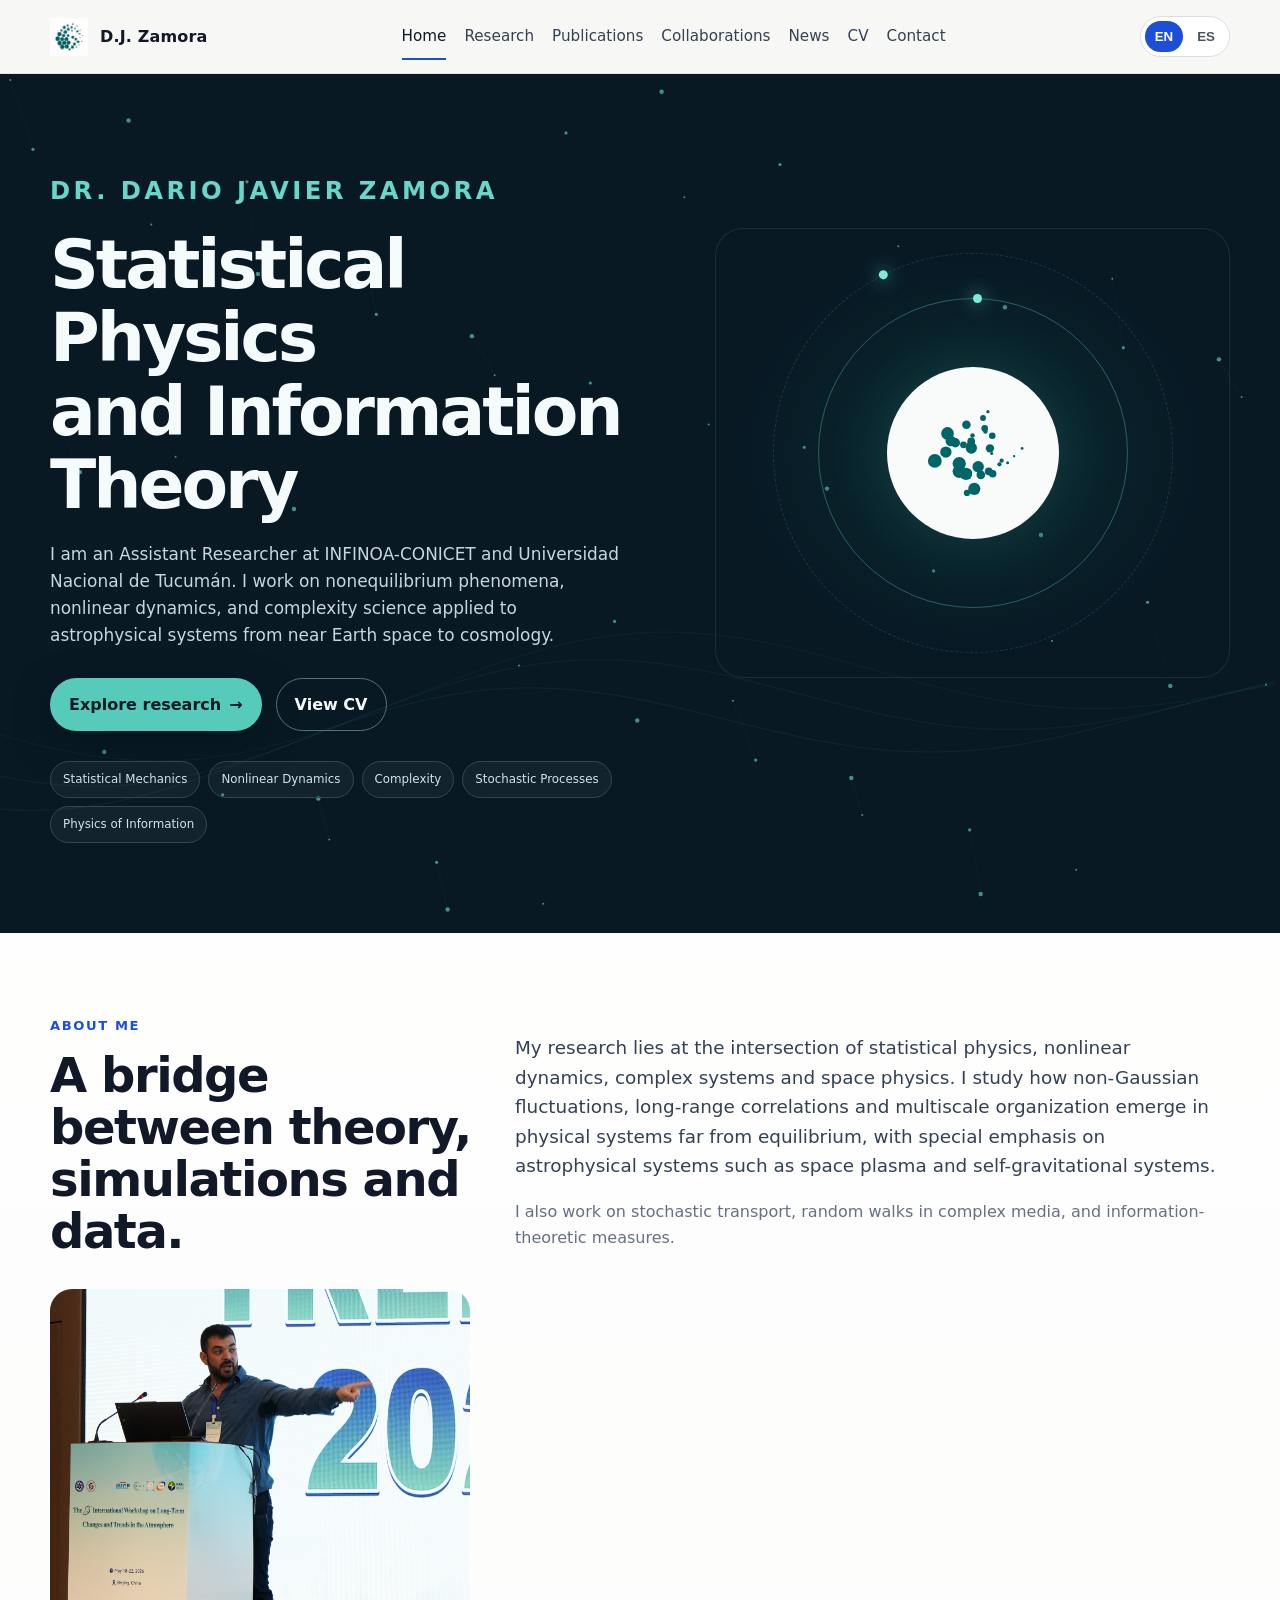
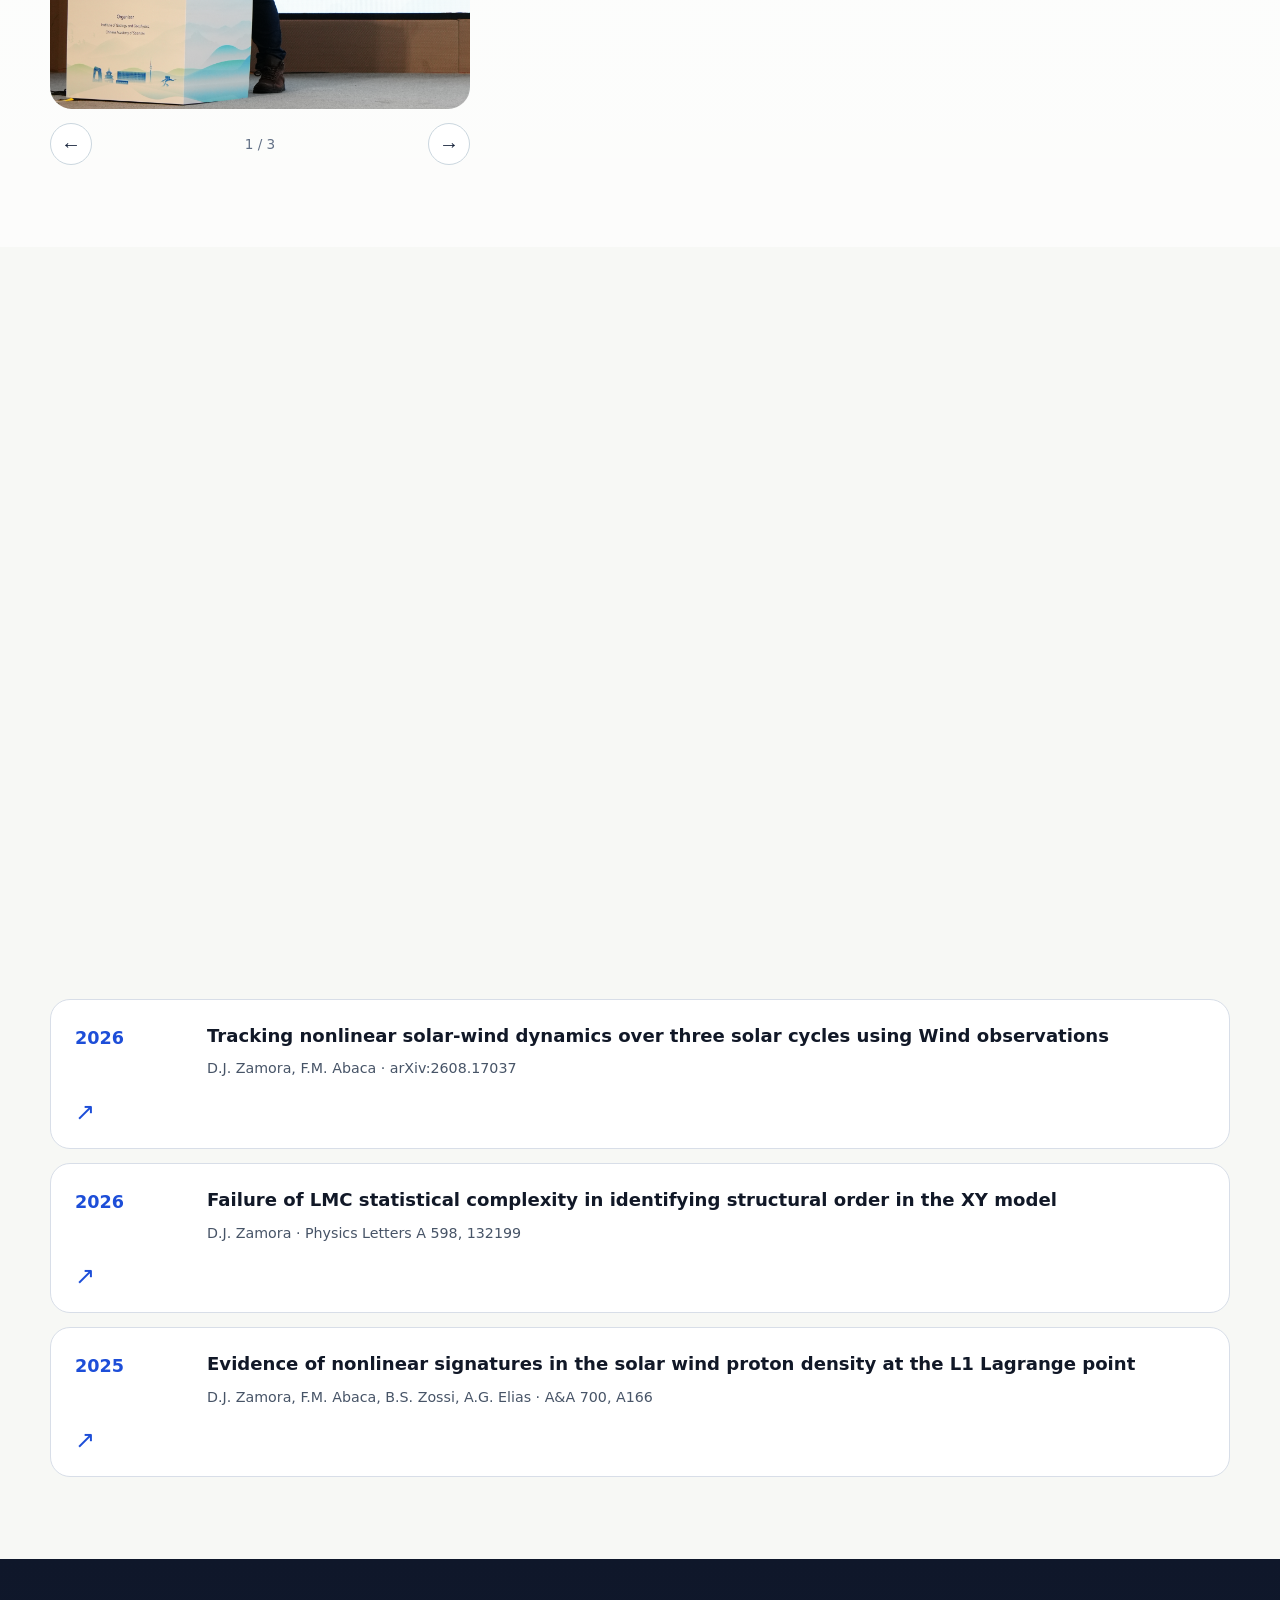
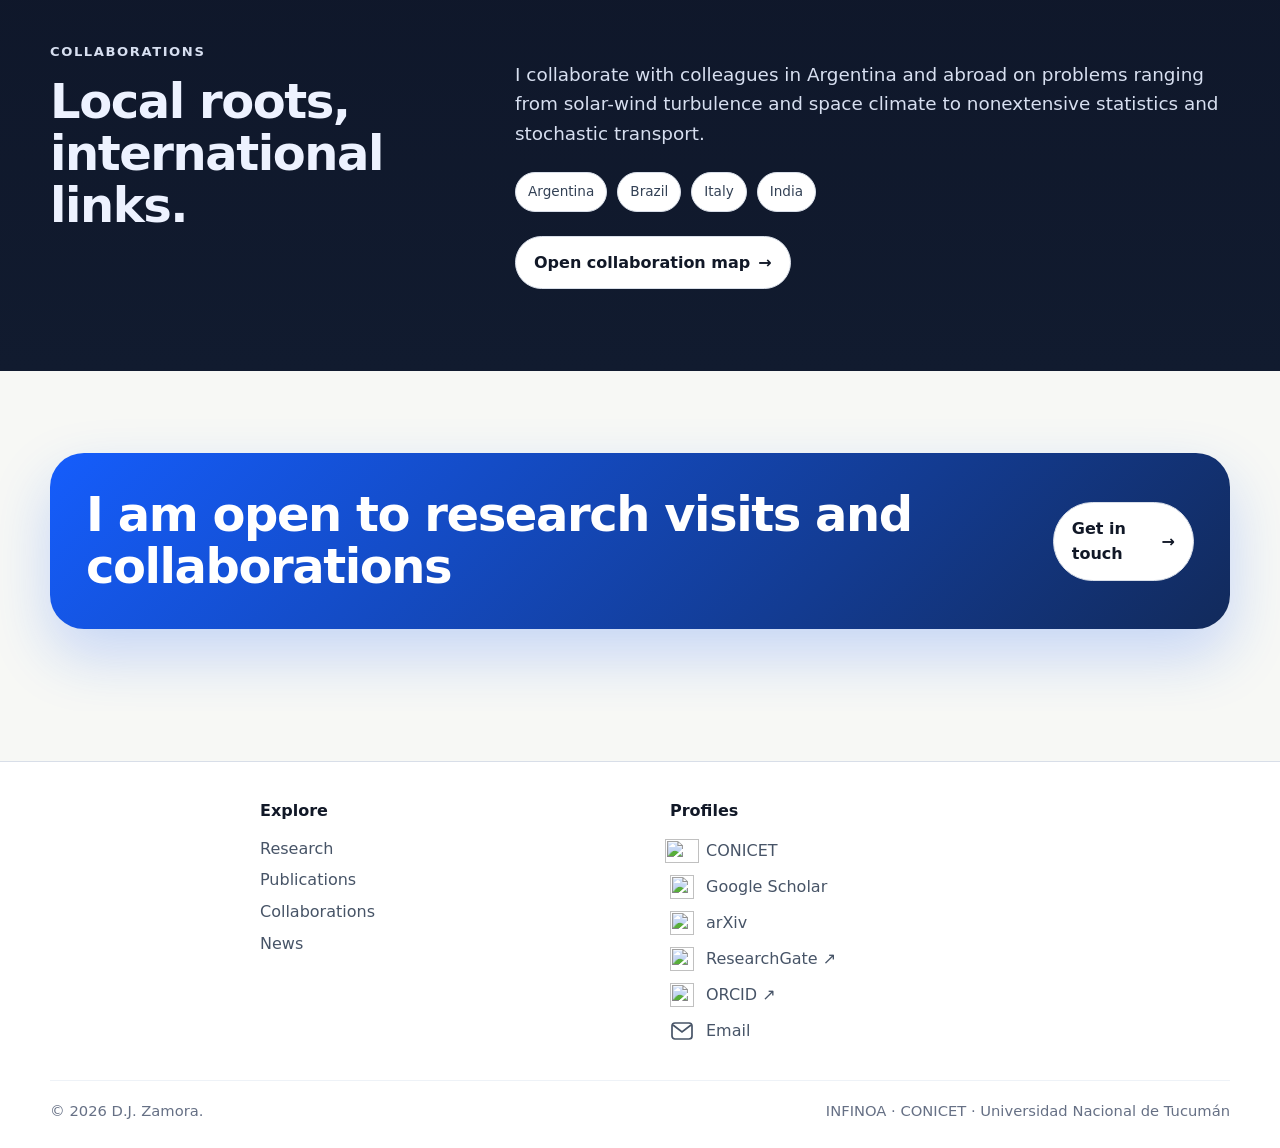
==== commit fec13af8: "Add sitemap canonical URLs and descriptive home title" ====
--- a/index.html
+++ b/index.html
@@ -3,7 +3,7 @@
 <head>
   <meta charset="utf-8">
   <meta name="viewport" content="width=device-width, initial-scale=1">
-  <title>Home | D.J. Zamora</title>
+  <title>Dario Javier Zamora | Statistical Physics and Information Theory</title>
   <meta name="description" content="Personal academic webpage of Dario Javier Zamora, statistical physicist working on complex systems and space plasmas.">
   <meta name="theme-color" content="#f7f8f5">
   <meta property="og:title" content="Home | D.J. Zamora">
@@ -20,6 +20,7 @@
 gtag('js',new Date());
 gtag('config','G-LELS316XE4');
 </script>
+<link rel="canonical" href="https://dariojavierzamora.github.io/">
 </head>
 <body>
 <a class="skip-link" href="#content"><span class="lang-en">Skip to content</span><span class="lang-es">Saltar al contenido</span></a>
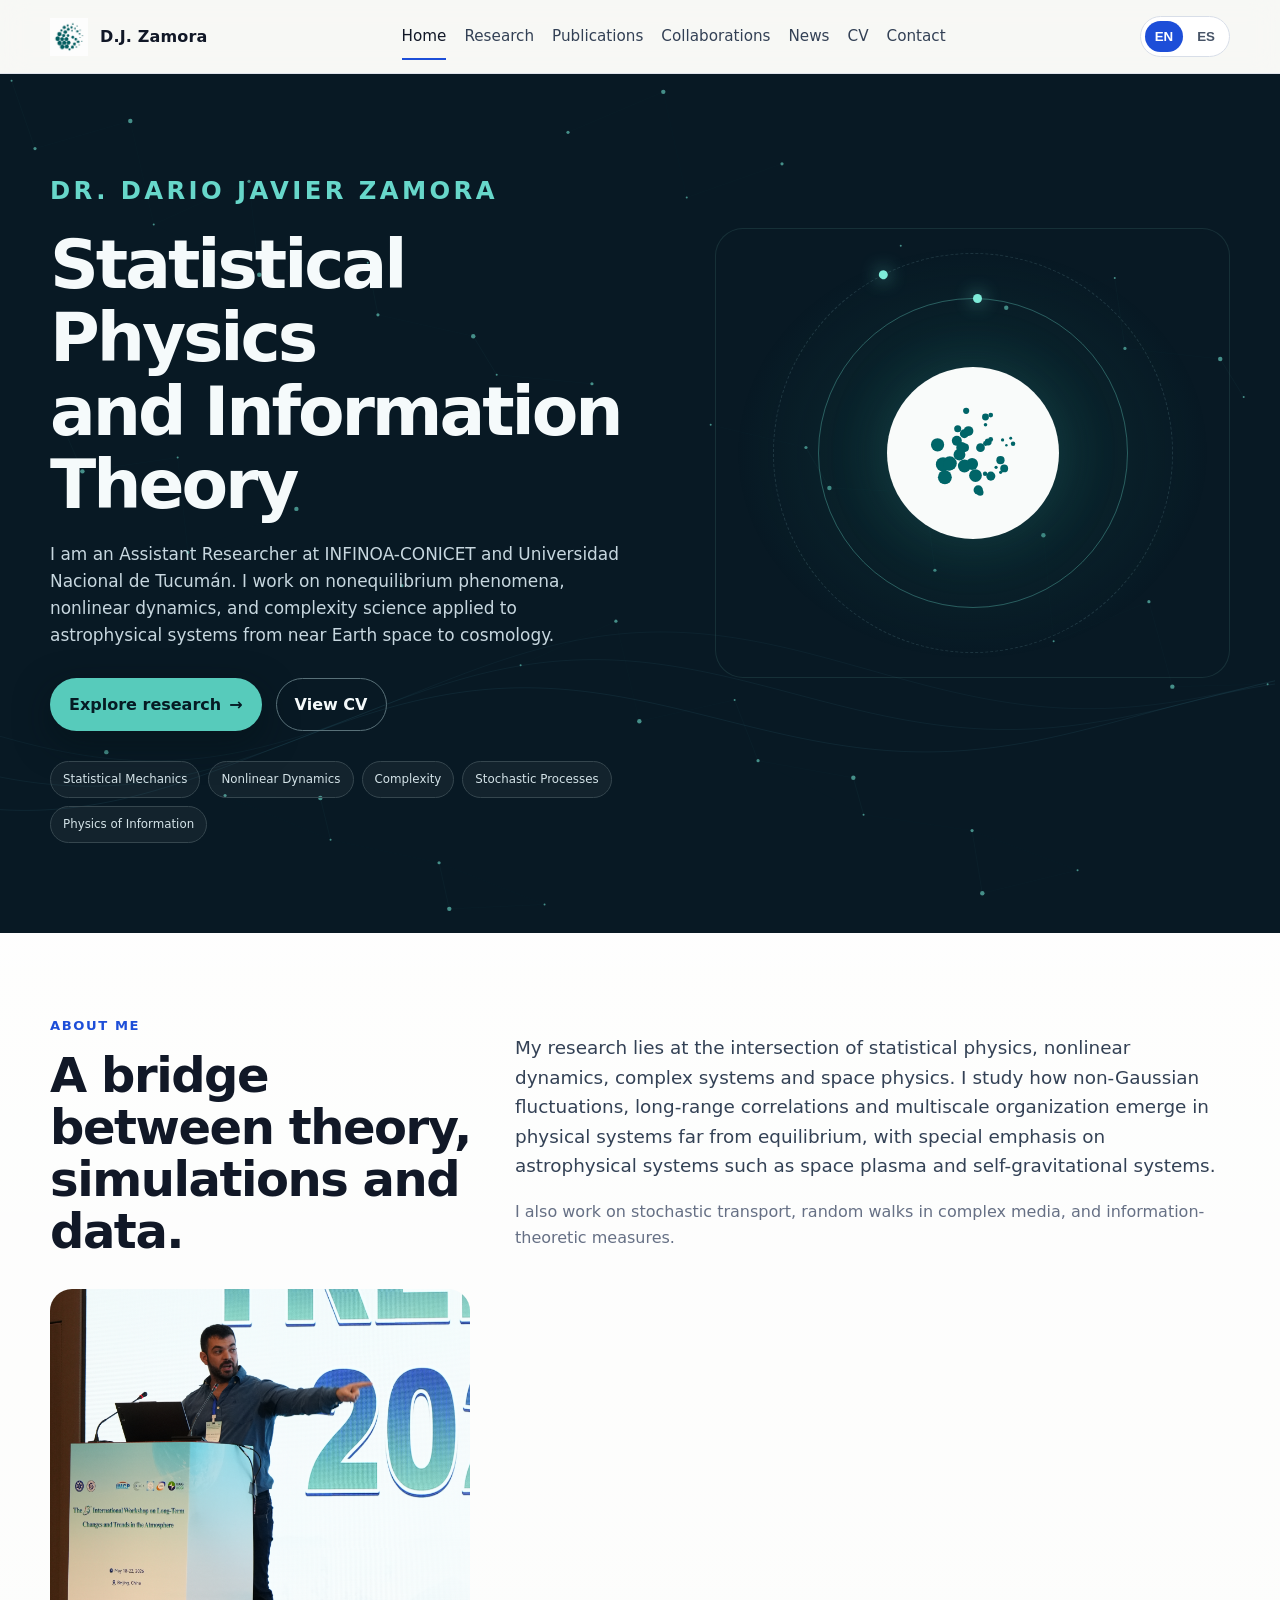
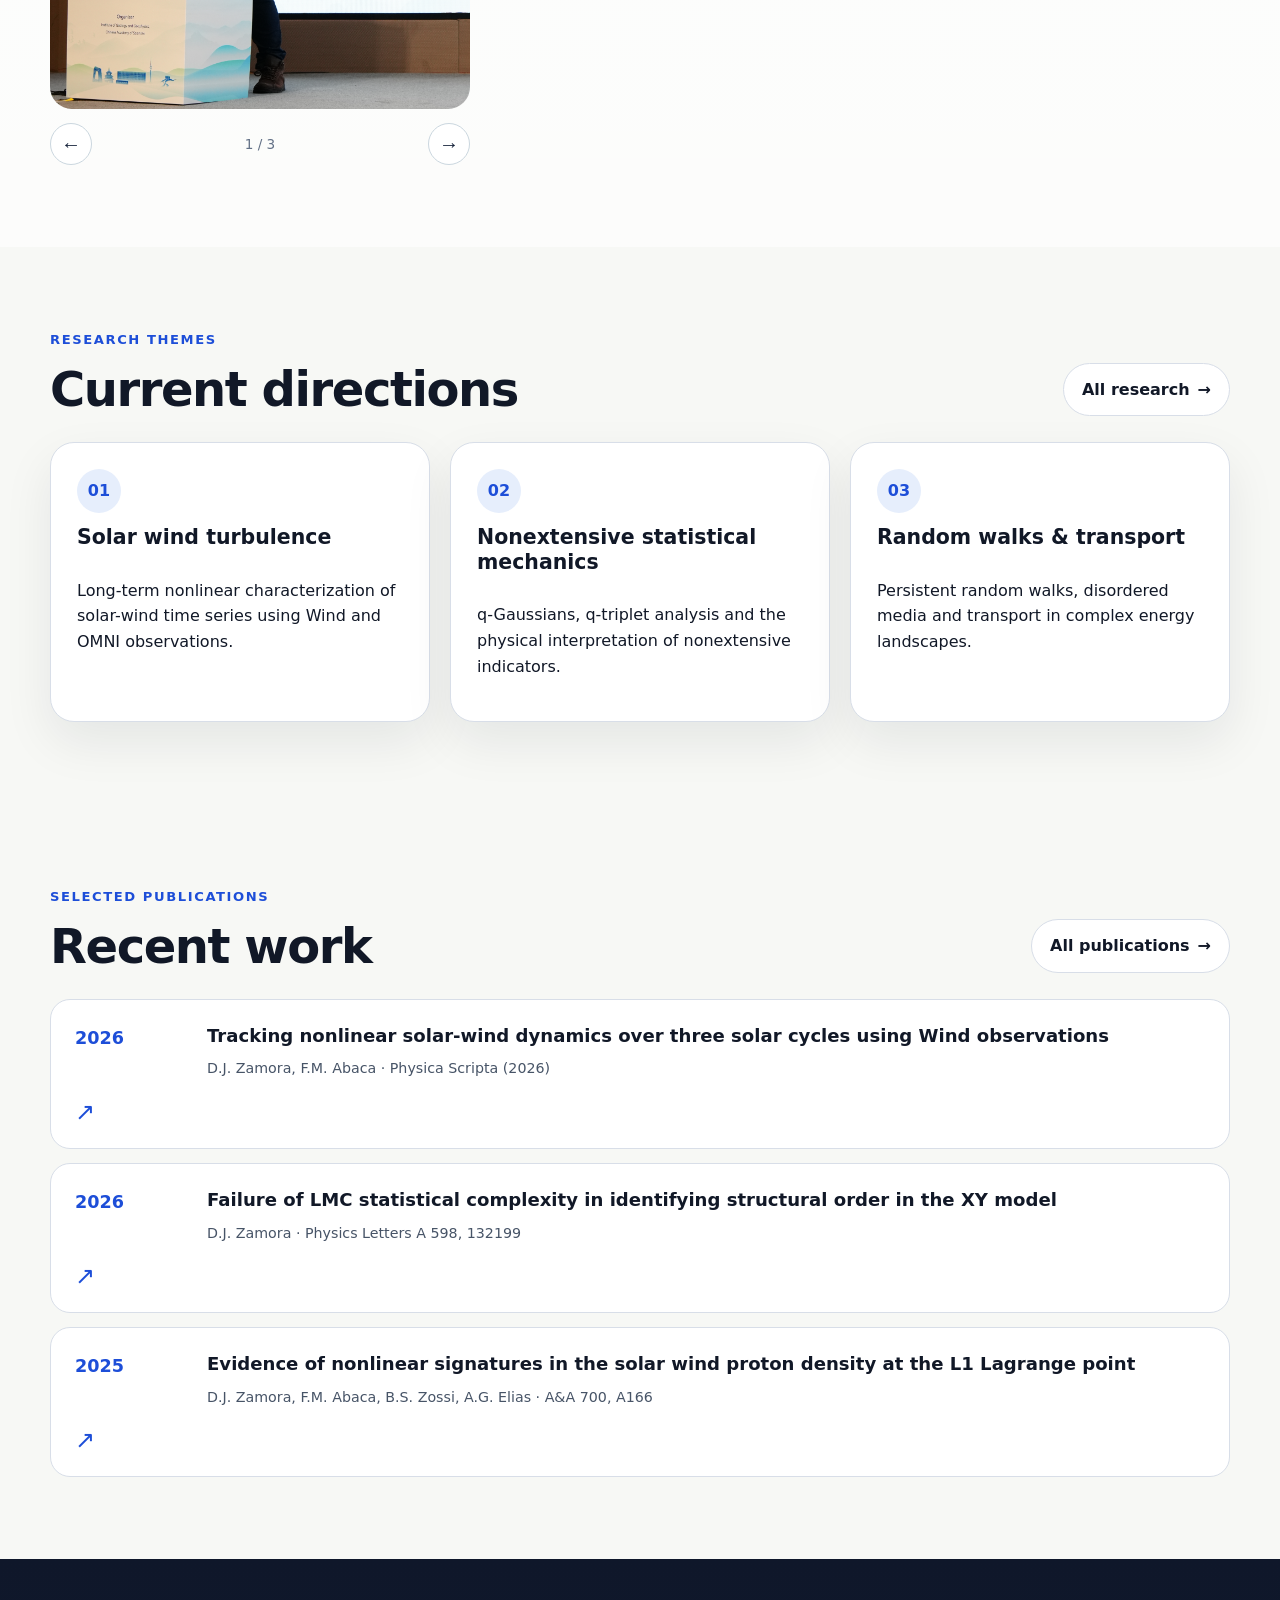
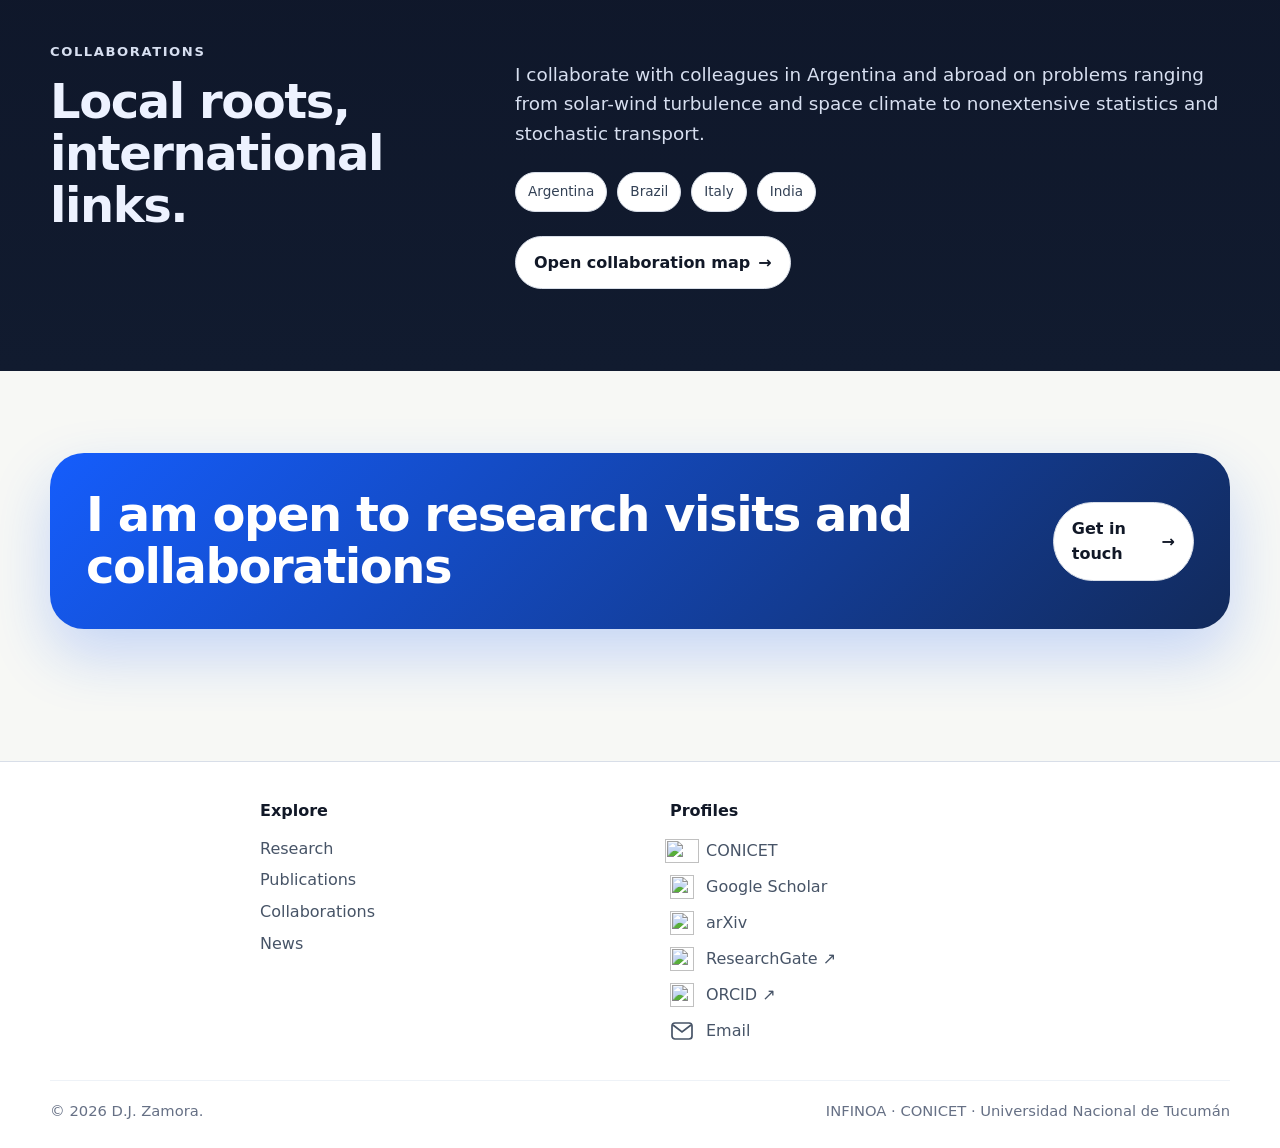
==== commit 211b63fd: "Update Wind paper publication and add news" ====
--- a/index.html
+++ b/index.html
@@ -93,7 +93,7 @@
   <div class="container">
     <div class="section-head reveal"><div><p class="eyebrow"><span class="lang-en">Selected publications</span><span class="lang-es">Publicaciones seleccionadas</span></p><h2><span class="lang-en">Recent work</span><span class="lang-es">Trabajo reciente</span></h2></div><a class="btn btn-ghost" href="publications.html"><span class="lang-en">All publications</span><span class="lang-es">Todas las publicaciones</span> →</a></div>
     <div class="pub-list reveal">
-      <article class="pub-item"><div class="pub-year">2026</div><div><div class="pub-title">Tracking nonlinear solar-wind dynamics over three solar cycles using Wind observations</div><div class="pub-meta">D.J. Zamora, F.M. Abaca · arXiv:2608.17037</div></div><a class="pub-link" href="https://arxiv.org/abs/2608.17037" target="_blank" rel="noopener">↗</a></article>
+      <article class="pub-item"><div class="pub-year">2026</div><div><div class="pub-title">Tracking nonlinear solar-wind dynamics over three solar cycles using Wind observations</div><div class="pub-meta">D.J. Zamora, F.M. Abaca · Physica Scripta (2026)</div></div><a class="pub-link" href="https://doi.org/10.1088/1402-4896/aebafc" target="_blank" rel="noopener">↗</a></article>
       <article class="pub-item"><div class="pub-year">2026</div><div><div class="pub-title">Failure of LMC statistical complexity in identifying structural order in the XY model</div><div class="pub-meta">D.J. Zamora · Physics Letters A 598, 132199</div></div><a class="pub-link" href="https://doi.org/10.1016/j.physleta.2026.132199" target="_blank" rel="noopener">↗</a></article>
       <article class="pub-item"><div class="pub-year">2025</div><div><div class="pub-title">Evidence of nonlinear signatures in the solar wind proton density at the L1 Lagrange point</div><div class="pub-meta">D.J. Zamora, F.M. Abaca, B.S. Zossi, A.G. Elias · A&A 700, A166</div></div><a class="pub-link" href="https://doi.org/10.1051/0004-6361/202555358" target="_blank" rel="noopener">↗</a></article>
     </div>
@@ -129,7 +129,7 @@
     <div class="footer-bottom"><span>© <span id="year"></span> D.J. Zamora.</span><span>INFINOA · CONICET · Universidad Nacional de Tucumán</span></div>
   </div>
 </footer>
-<script src="research-data.js"></script>
+<script src="research-data.js?v=published-20261029"></script>
 <script src="main.js?v=photo-reel-auto-1"></script>
 <script src="analytics-events.js?v=1"></script></body>
 </html>
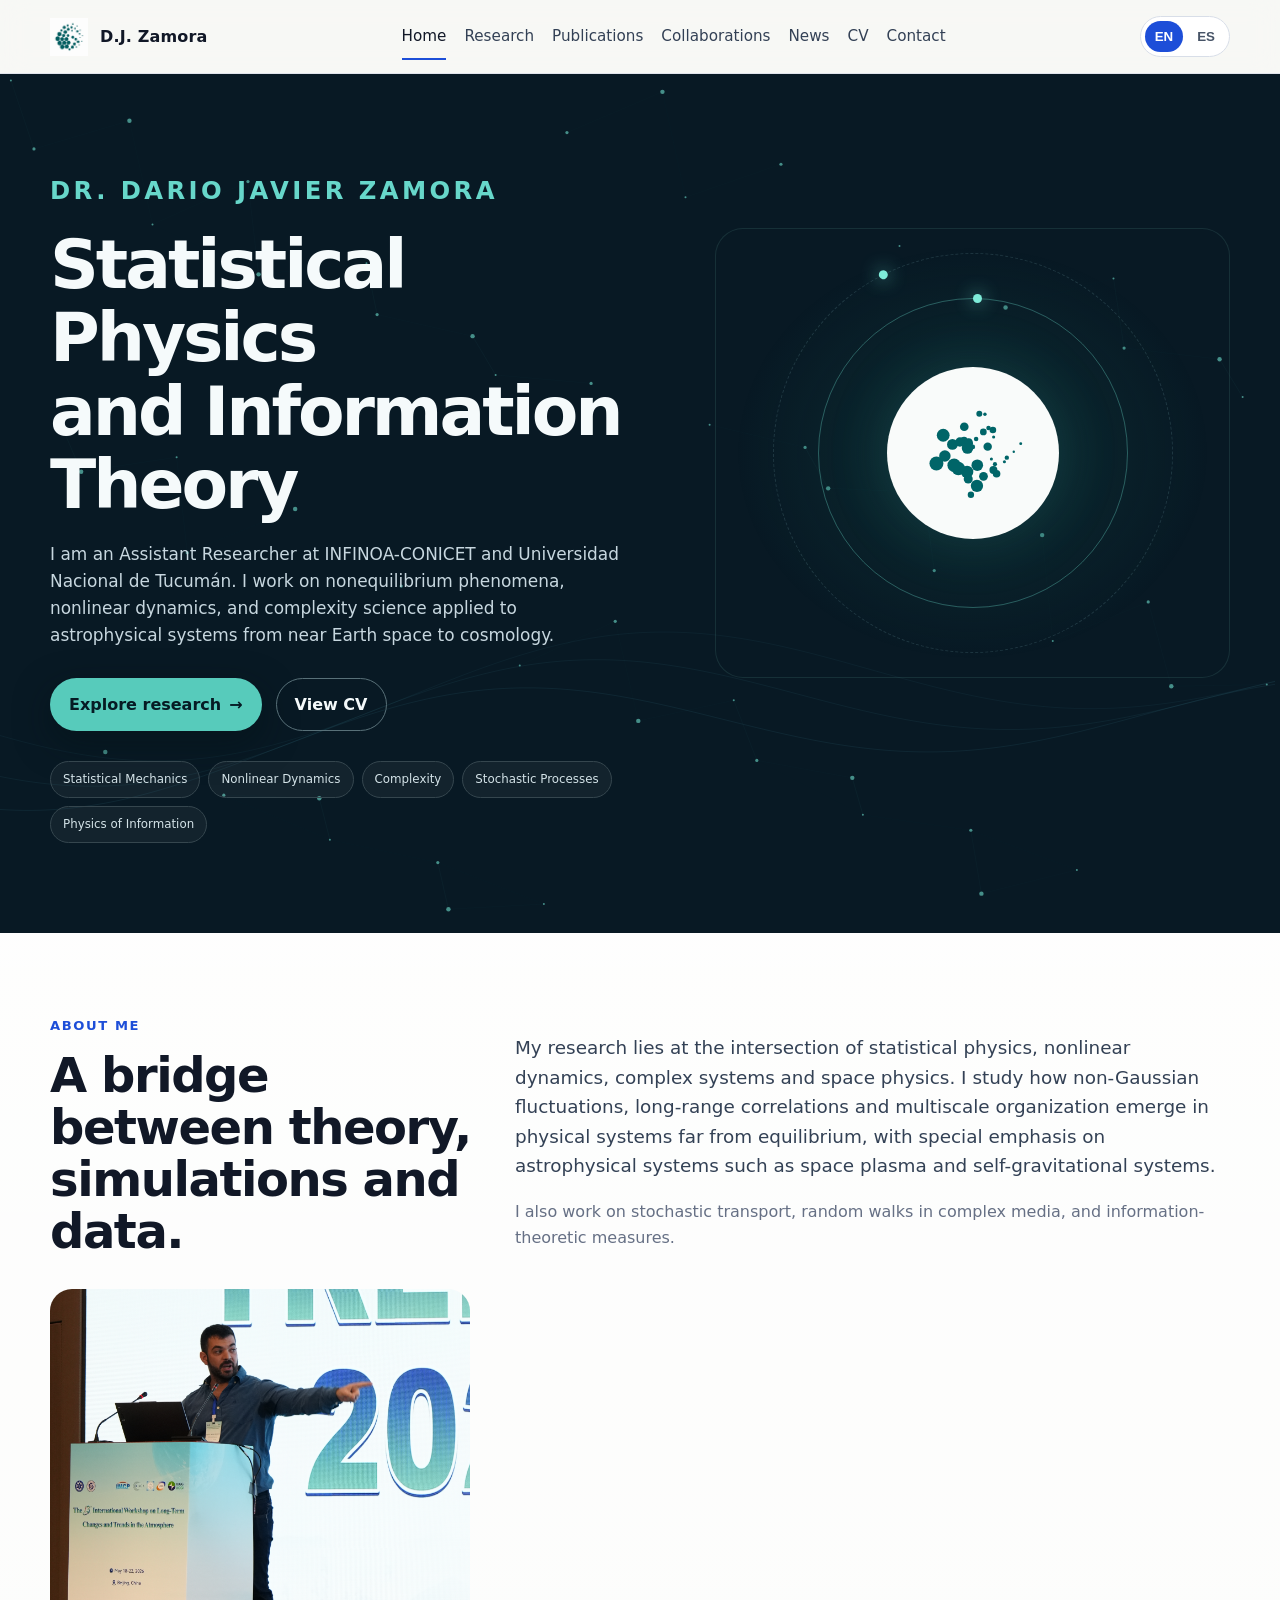
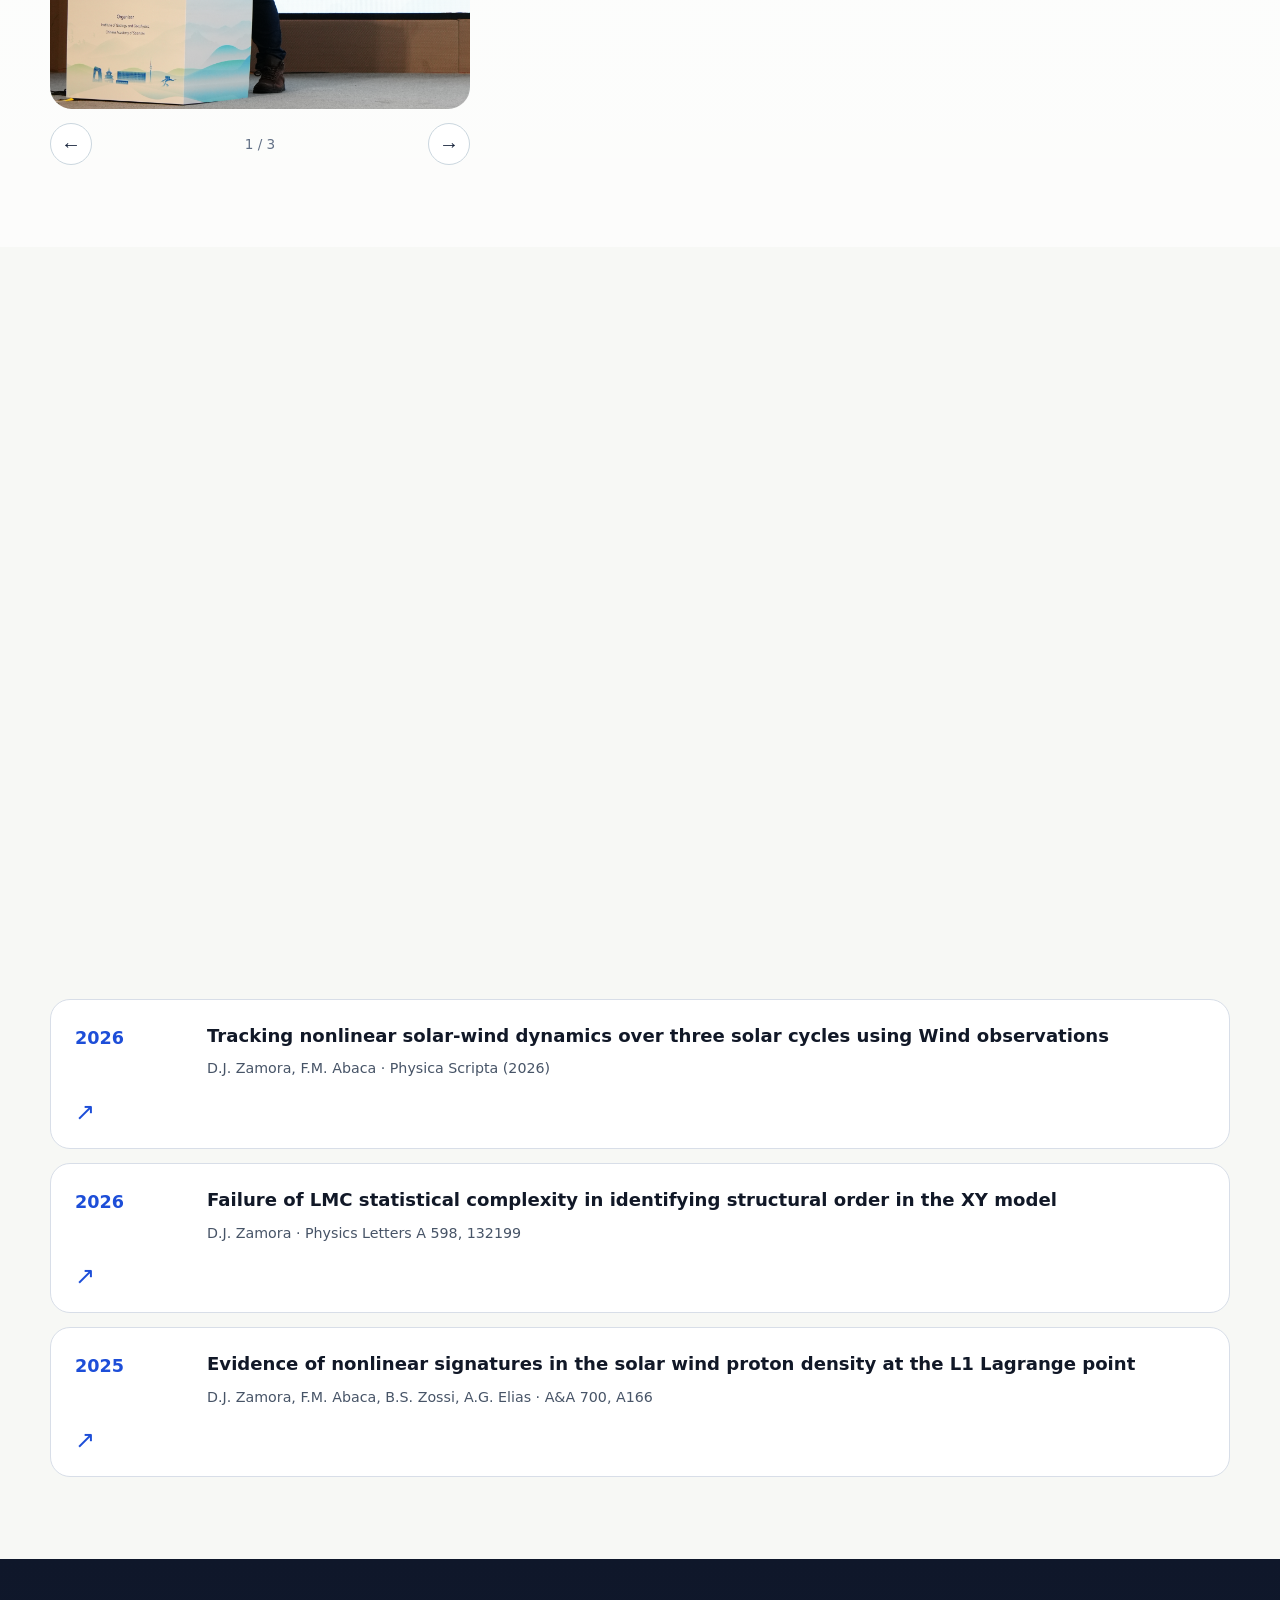
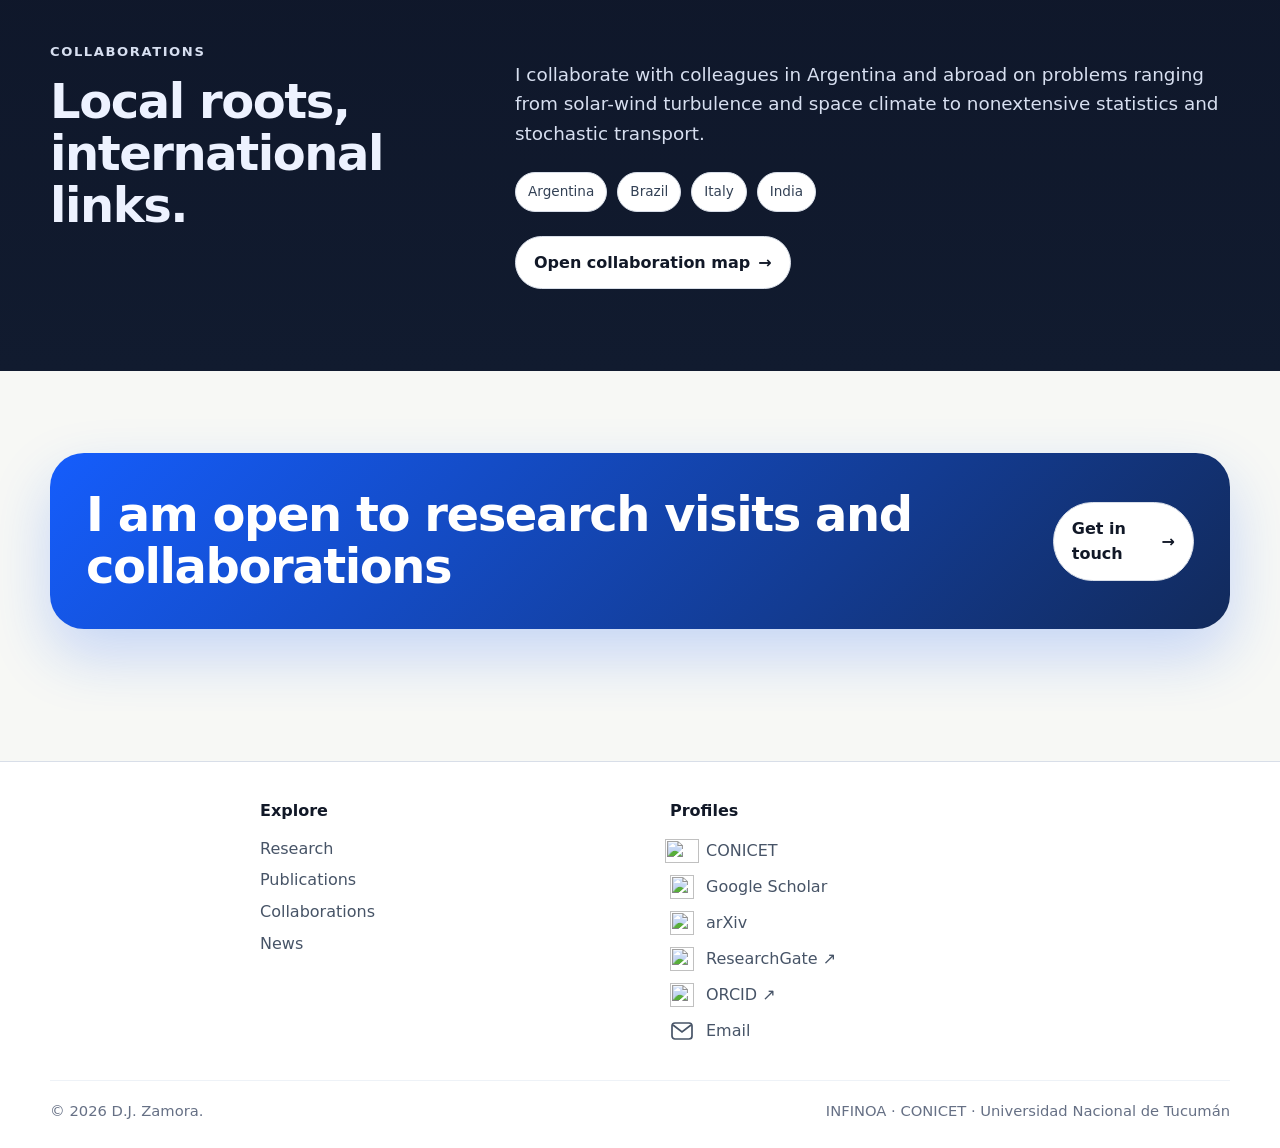
==== commit 7d64ac79: "Refresh publication dataset with versioned asset" ====
--- a/index.html
+++ b/index.html
@@ -129,7 +129,7 @@
     <div class="footer-bottom"><span>© <span id="year"></span> D.J. Zamora.</span><span>INFINOA · CONICET · Universidad Nacional de Tucumán</span></div>
   </div>
 </footer>
-<script src="research-data.js?v=published-20261029"></script>
+<script src="research-data-20261029.js"></script>
 <script src="main.js?v=photo-reel-auto-1"></script>
 <script src="analytics-events.js?v=1"></script></body>
 </html>
